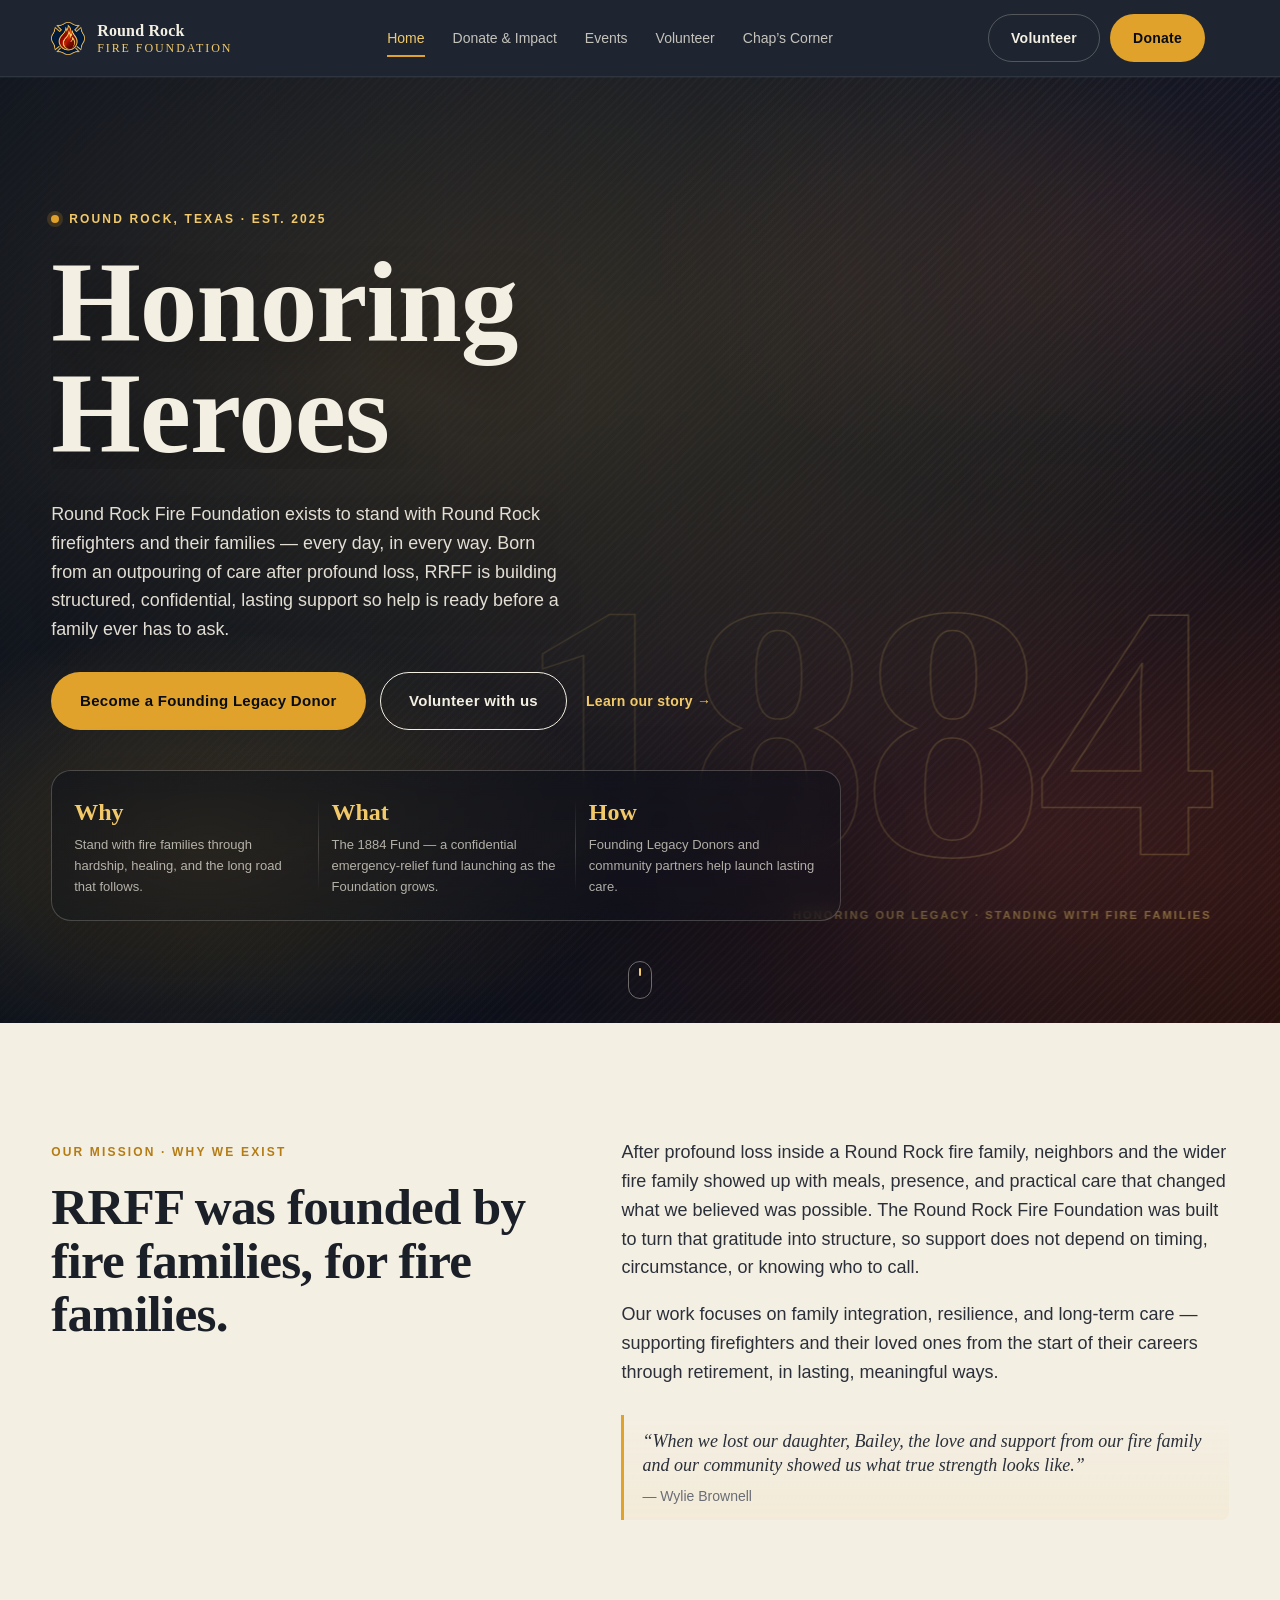
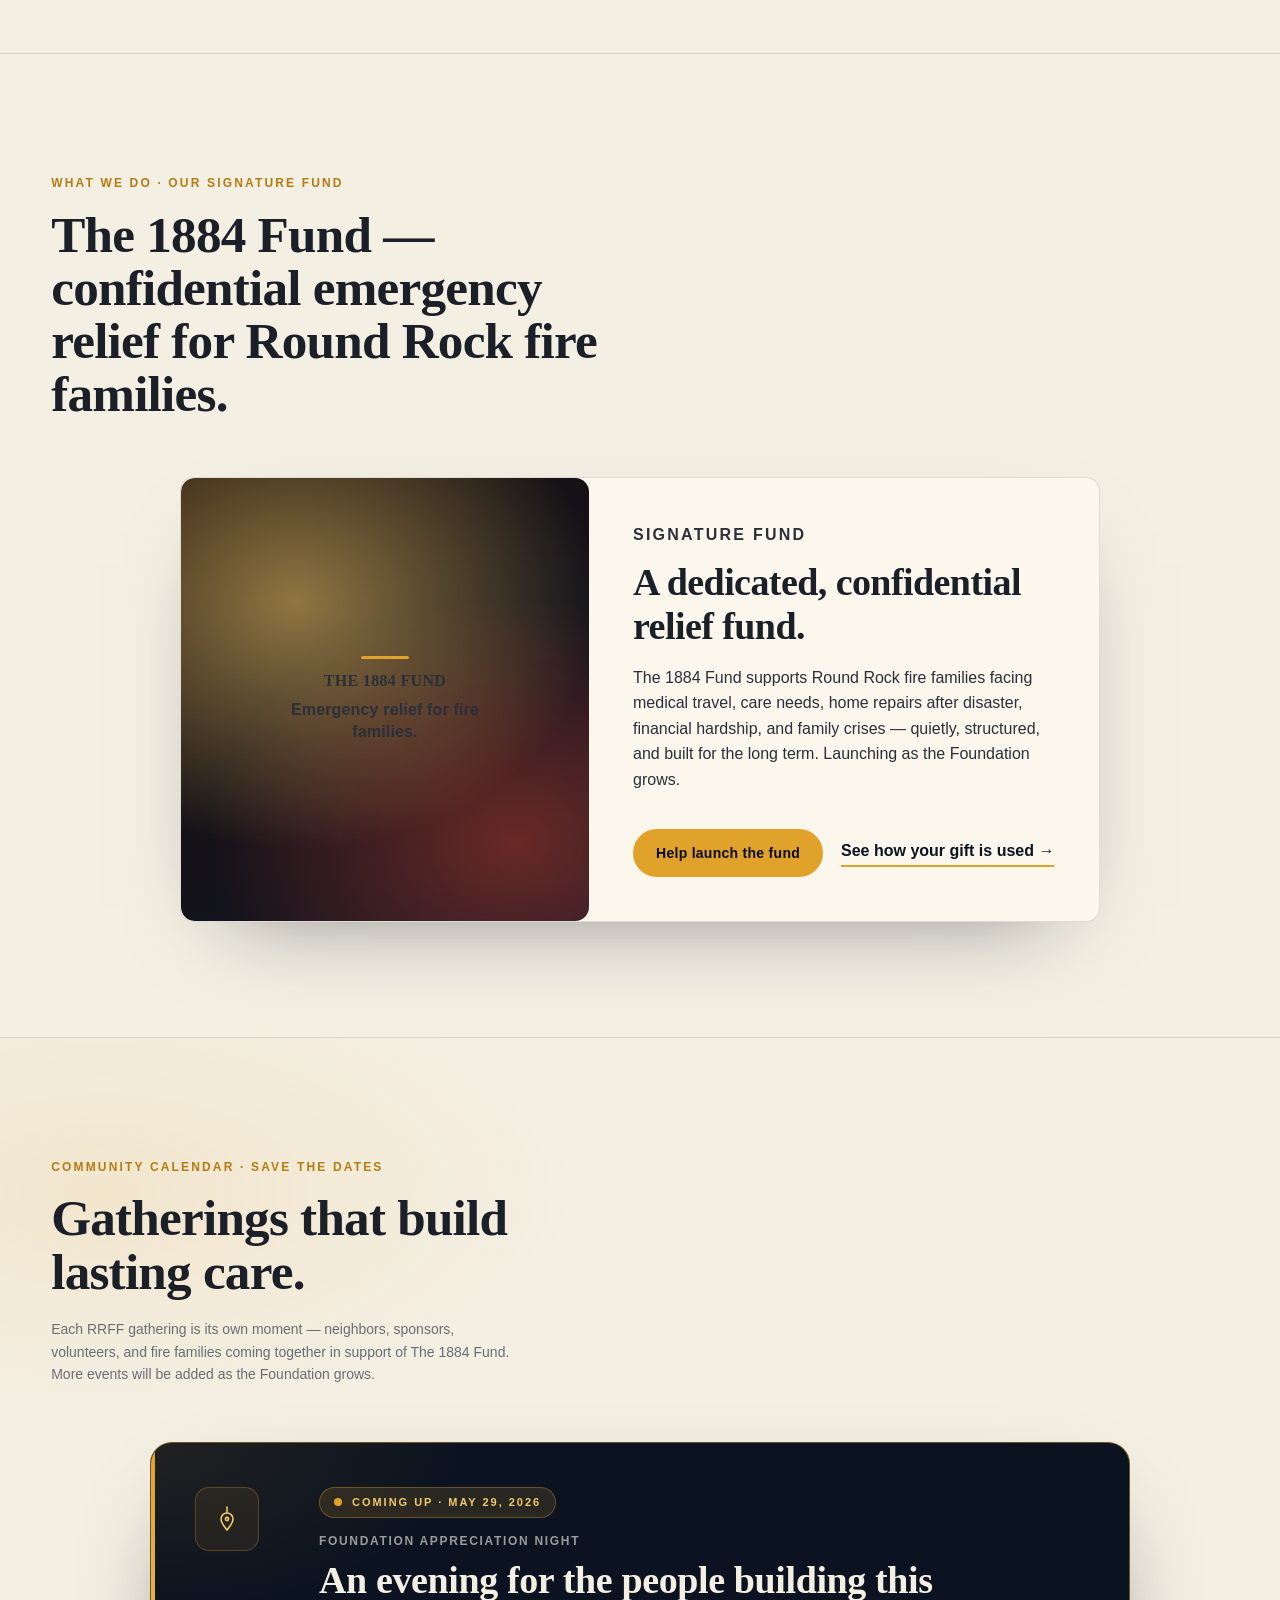
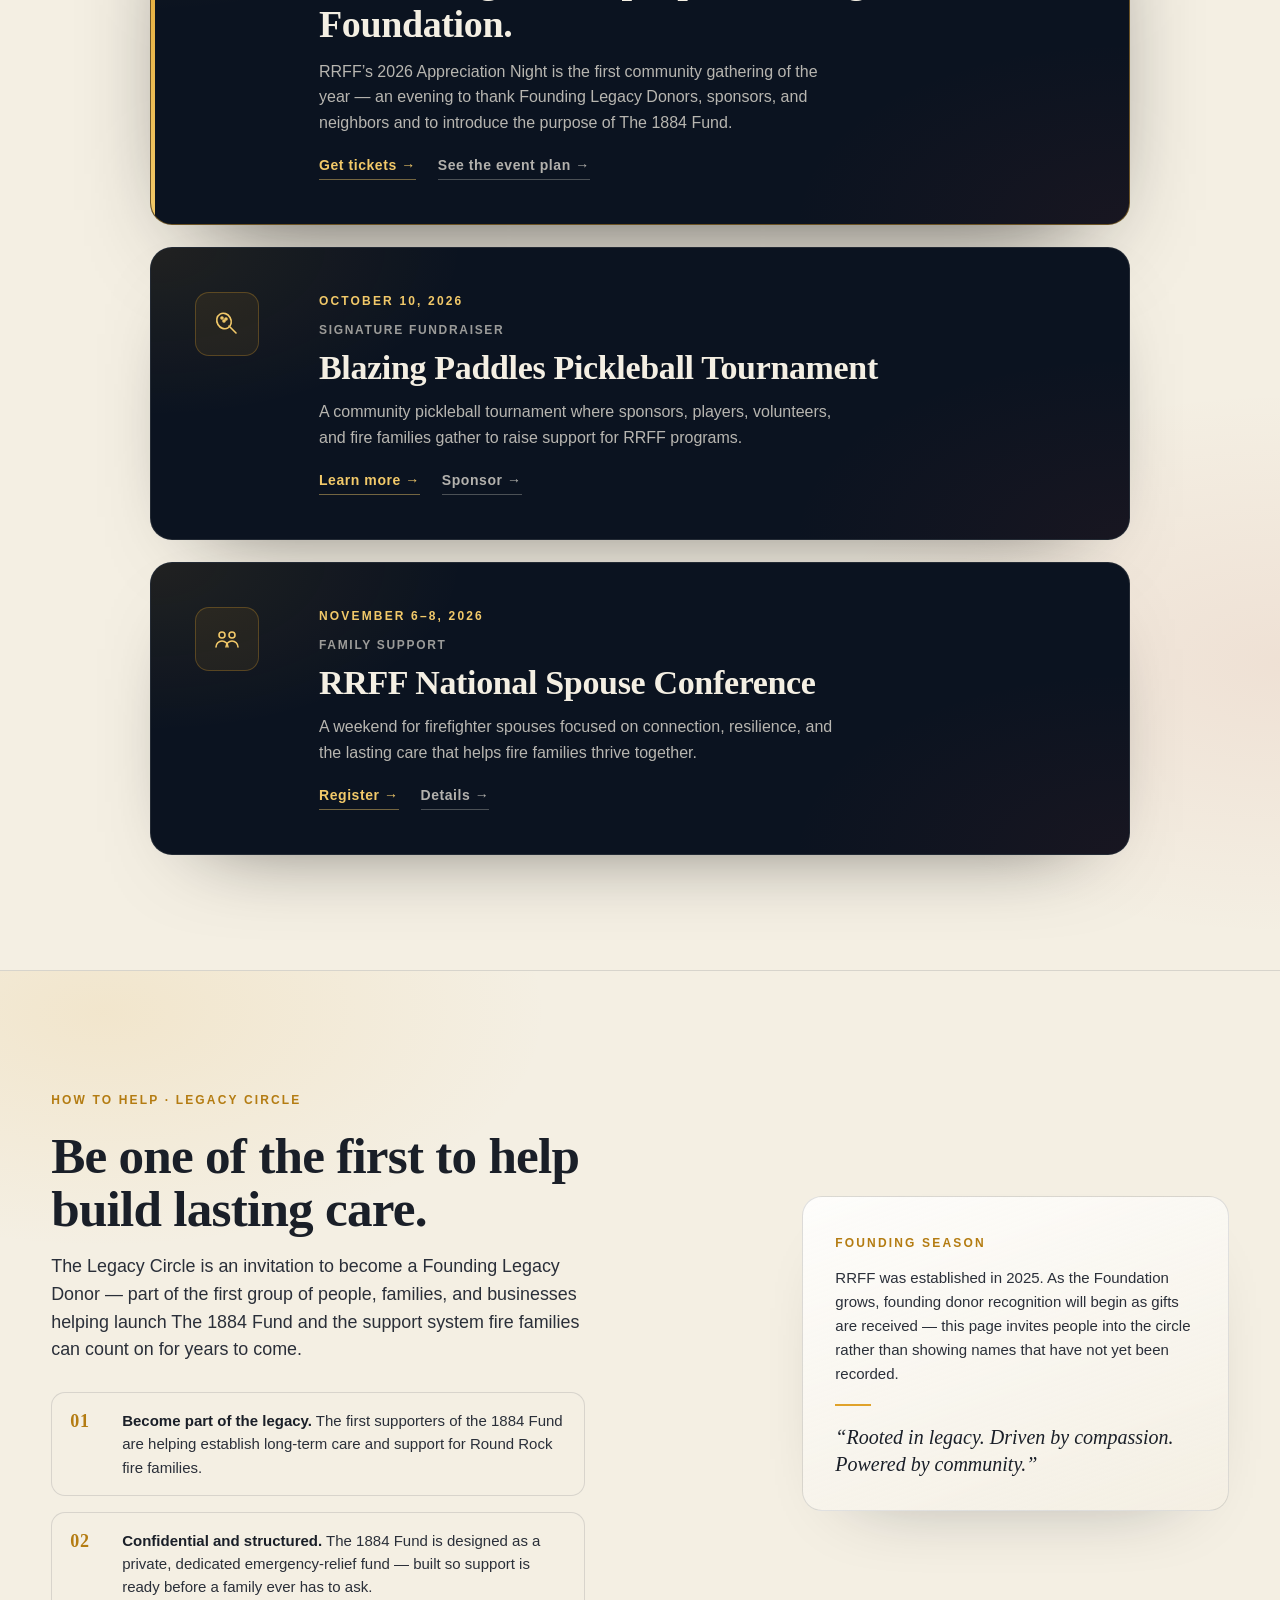
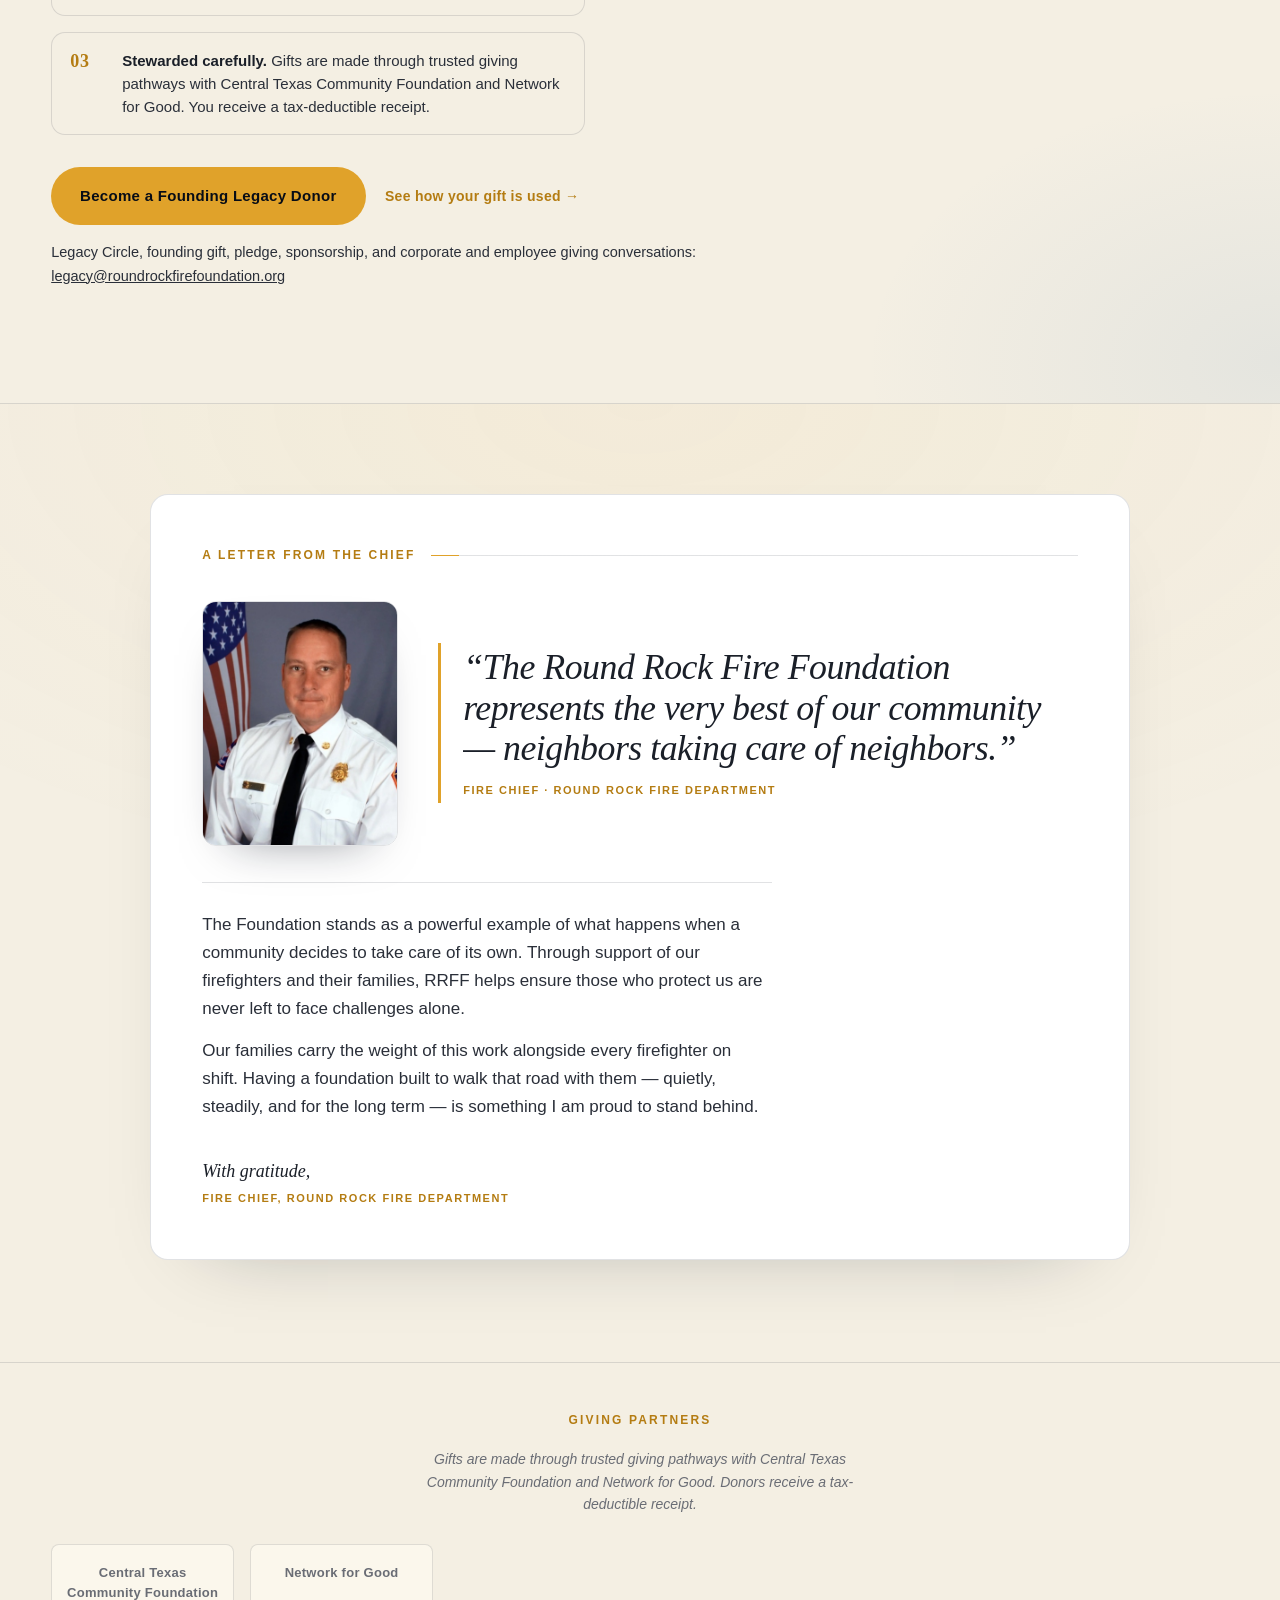
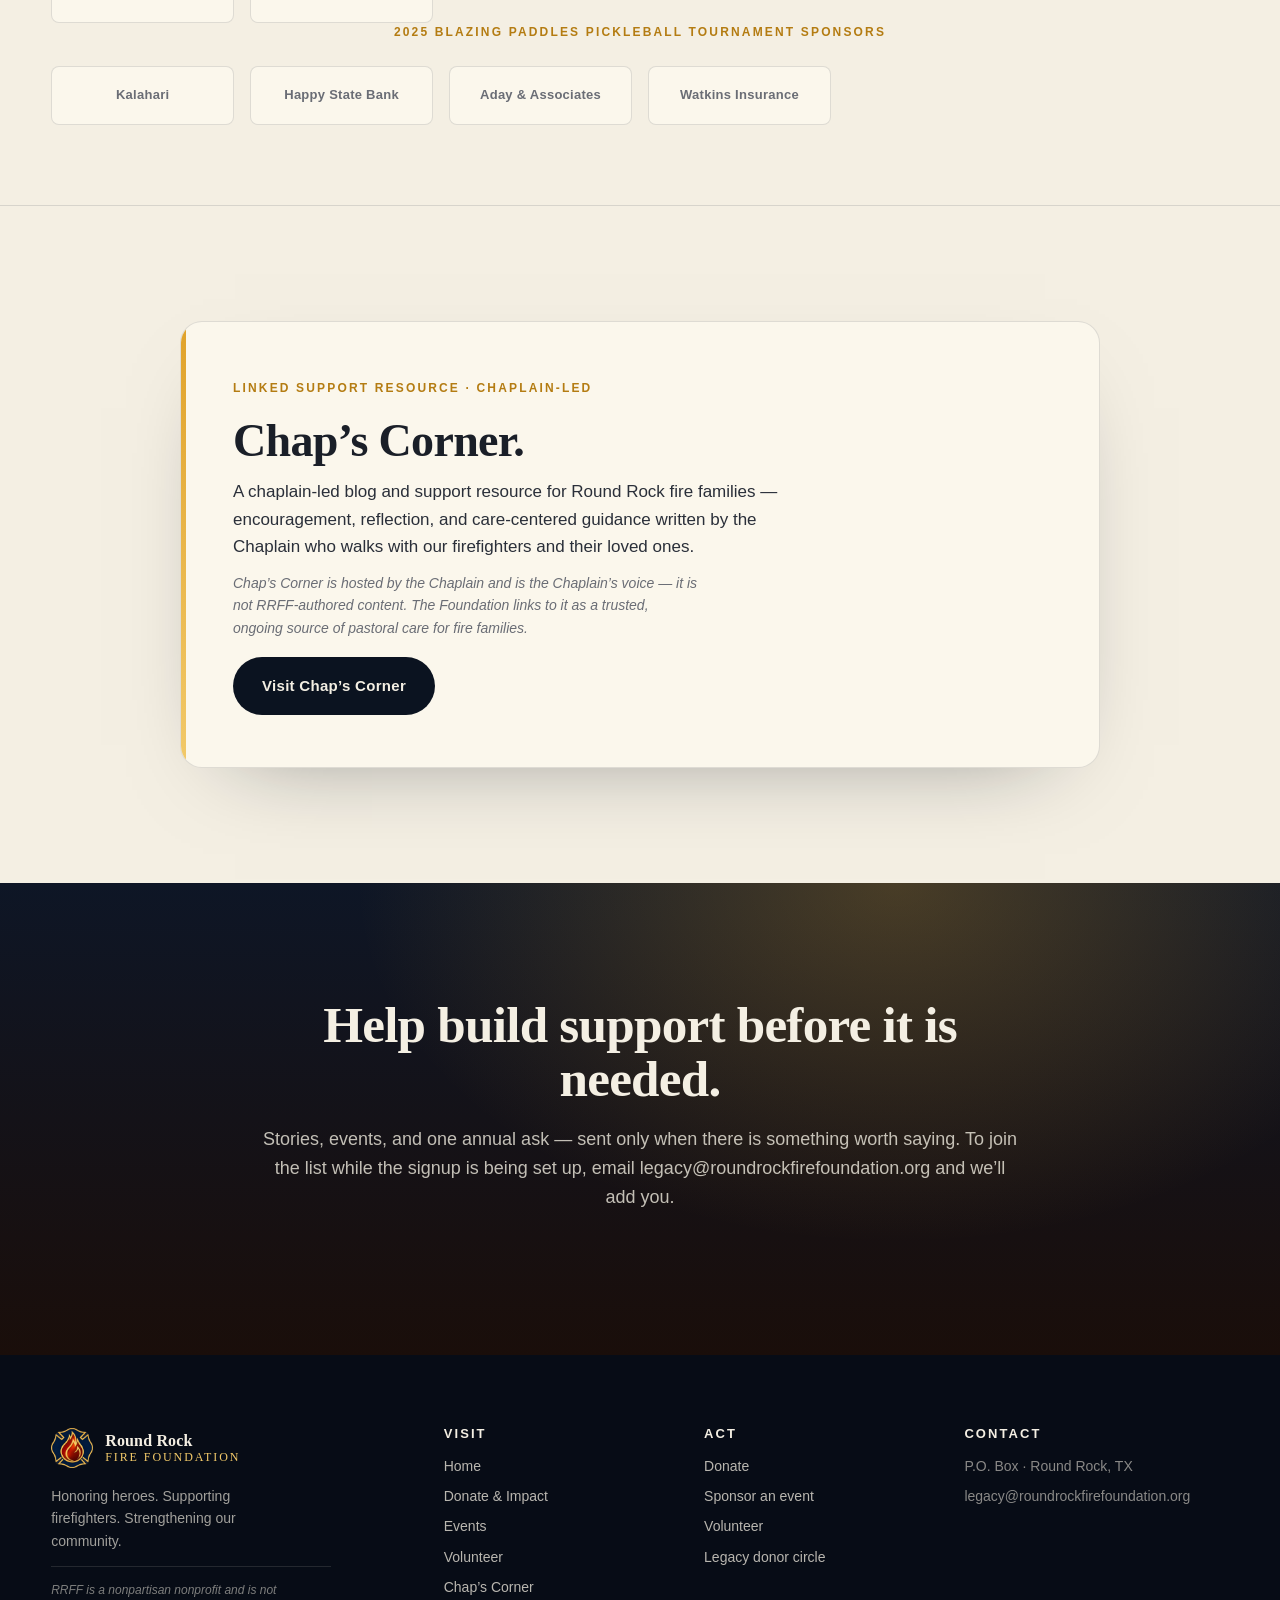
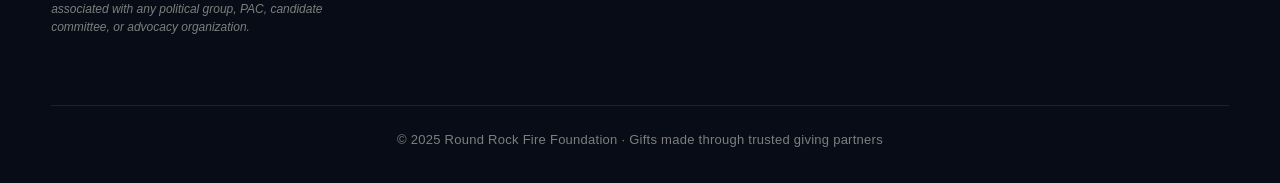
==== index.html @ 3d975348 "Update Legacy Circle point 01 to "Become part of the legacy" Replaces the "Founding, not finished" p" ====
<!doctype html>
<html lang="en">
<head>
<meta charset="utf-8" />
<meta name="viewport" content="width=device-width,initial-scale=1" />
<title>Round Rock Fire Foundation — 1884 Fund</title>
<meta name="description" content="Round Rock Fire Foundation — concept mockup. Honoring heroes. Supporting firefighters. Strengthening our community." />
<link rel="preconnect" href="https://api.fontshare.com" crossorigin />
<link rel="stylesheet" href="https://api.fontshare.com/v2/css?f[]=satoshi@500,700,400,900&f[]=zodiak@700,500&display=swap" />
<link rel="stylesheet" href="css/base.css" />
<link rel="stylesheet" href="css/site.css" />
</head>
<body data-route="home">

<!-- Concept switcher / nav -->
<header class="topbar" role="banner">
  <a class="logo" href="index.html" aria-label="Round Rock Fire Foundation home">
    <img class="logo-icon" src="assets/rrff-icon.png" alt="Round Rock Fire Foundation" />
    <span class="logo-word">Round Rock <em>Fire Foundation</em></span>
  </a>

  <nav class="primary-nav" aria-label="Primary">
    <a href="index.html" class="is-active">Home</a>
    <a href="donate.html">Donate &amp; Impact</a>
    <a href="events.html">Events</a>
    <a href="volunteer.html">Volunteer</a>
    <a href="https://www.roundrockfirefoundation.org/firechaplain">Chap’s Corner</a>
  </nav>

  <div class="top-cta">
    <a class="btn btn-ghost" href="volunteer.html">Volunteer</a>
    <a class="btn btn-gold" href="https://ctxcf.networkforgood.com/projects/252774-the-round-rock-fire-foundation" target="_blank" rel="noopener">Donate</a>
  </div>

  <button class="menu-toggle" aria-expanded="false" aria-controls="primary-nav" aria-label="Open menu">
    <span></span><span></span><span></span>
  </button>
</header>

<main>
<!-- HERO -->
<section class="hero">
  <div class="hero-media" aria-hidden="true">
    <div class="hero-texture">
      <span class="hero-mark" aria-hidden="true">1884</span>
      <span class="hero-mark-sub" aria-hidden="true">Honoring our legacy · Standing with fire families</span>
    </div>
    <div class="hero-scrim"></div>
    <div class="hero-glow"></div>
  </div>

  <div class="hero-inner">
    <p class="eyebrow"><span class="dot"></span>Round Rock, Texas · Est. 2025</p>
    <h1 class="display hero-title">Honoring Heroes</h1>
    <p class="lede">
      Round Rock Fire Foundation exists to stand with Round Rock firefighters and their families — every day, in every way. Born from an outpouring of care after profound loss, RRFF is building structured, confidential, lasting support so help is ready before a family ever has to ask.
    </p>
    <div class="hero-actions">
      <a class="btn btn-gold btn-lg" href="https://ctxcf.networkforgood.com/projects/252774-the-round-rock-fire-foundation" target="_blank" rel="noopener">Become a Founding Legacy Donor</a>
      <a class="btn btn-outline btn-lg" href="volunteer.html">Volunteer with us</a>
      <a class="btn btn-text" href="#mission">Learn our story →</a>
    </div>

    <ul class="hero-meta" aria-label="What RRFF is building">
      <li><strong>Why</strong><span>Stand with fire families through hardship, healing, and the long road that follows.</span></li>
      <li><strong>What</strong><span>The 1884 Fund — a confidential emergency-relief fund launching as the Foundation grows.</span></li>
      <li><strong>How</strong><span>Founding Legacy Donors and community partners help launch lasting care.</span></li>
    </ul>
  </div>

  <a class="scroll-cue" href="#mission" aria-label="Scroll to mission">
    <span></span>
  </a>
</section>

<!-- MISSION -->
<section id="mission" class="band band-cream">
  <div class="grid-2">
    <div>
      <p class="eyebrow eyebrow-dark">Our mission · Why we exist</p>
      <h2 class="h-display">RRFF was founded by fire families, for fire families.</h2>
    </div>
    <div class="mission-body">
      <p>
        After profound loss inside a Round Rock fire family, neighbors and the wider fire family showed up with meals, presence, and practical care that changed what we believed was possible. The Round Rock Fire Foundation was built to turn that gratitude into structure, so support does not depend on timing, circumstance, or knowing who to call.
      </p>
      <p>
        Our work focuses on family integration, resilience, and long-term care — supporting firefighters and their loved ones from the start of their careers through retirement, in lasting, meaningful ways.
      </p>
      <p class="pullquote">
        “When we lost our daughter, Bailey, the love and support from our fire family and our community showed us what true strength looks like.”
        <cite>— Wylie Brownell</cite>
      </p>
    </div>
  </div>
</section>

<!-- PROGRAMS — The 1884 Fund as its own prominent feature box -->
<section id="programs" class="band band-cream">
  <div class="band-head">
    <p class="eyebrow eyebrow-dark">What we do · Our signature fund</p>
    <h2 class="h-display">The 1884 Fund — confidential emergency relief for Round Rock fire families.</h2>
  </div>

  <div class="program-grid program-grid-solo">
    <article class="program-card program-card-feature">
      <div class="brand-panel" role="img" aria-label="The 1884 Fund — emergency relief for fire families">
        <div class="brand-panel-inner">
          <span class="brand-panel-rule" aria-hidden="true"></span>
          <p class="brand-panel-title">The 1884 Fund</p>
          <p class="brand-panel-sub">Emergency relief for fire families.</p>
        </div>
      </div>
      <div class="program-body">
        <p class="program-tag">Signature fund</p>
        <h3>A dedicated, confidential relief fund.</h3>
        <p>The 1884 Fund supports Round Rock fire families facing medical travel, care needs, home repairs after disaster, financial hardship, and family crises — quietly, structured, and built for the long term. Launching as the Foundation grows.</p>
        <div class="program-actions">
          <a class="btn btn-gold" href="https://ctxcf.networkforgood.com/projects/252774-the-round-rock-fire-foundation" target="_blank" rel="noopener">Help launch the fund</a>
          <a class="link-arrow" href="donate.html">See how your gift is used →</a>
        </div>
      </div>
    </article>
  </div>
</section>

<!-- JOIN COMMUNITY / EVENTS — Stacked dark Kimi cards on cream -->
<section id="join-community" class="band band-cream join-community-band">
  <div class="band-head">
    <p class="eyebrow eyebrow-dark">Community calendar · Save the dates</p>
    <h2 class="h-display">Gatherings that build lasting care.</h2>
    <p class="band-sub">Each RRFF gathering is its own moment — neighbors, sponsors, volunteers, and fire families coming together in support of The 1884 Fund. More events will be added as the Foundation grows.</p>
  </div>

  <div class="kimi-card-stack">

    <!-- May 29, 2026 — Foundation Appreciation Night (spotlight) -->
    <article class="kimi-card kimi-card-spotlight">
      <div class="kimi-card-icon" aria-hidden="true">
        <svg viewBox="0 0 32 32" fill="none" stroke="currentColor" stroke-width="1.6" stroke-linecap="round" stroke-linejoin="round">
          <path d="M16 4v6" />
          <path d="M16 10c-3 0-6 2.2-6 6 0 4 3 7 6 11 3-4 6-7 6-11 0-3.8-3-6-6-6z" />
          <circle cx="16" cy="16" r="1.6" />
        </svg>
      </div>
      <div class="kimi-card-body">
        <div class="kimi-card-flag">
          <span class="kimi-card-pulse" aria-hidden="true"></span>
          <span>Coming up · May 29, 2026</span>
        </div>
        <p class="kimi-card-eyebrow">Foundation Appreciation Night</p>
        <h3 class="kimi-card-title">An evening for the people building this Foundation.</h3>
        <p class="kimi-card-text">RRFF’s 2026 Appreciation Night is the first community gathering of the year — an evening to thank Founding Legacy Donors, sponsors, and neighbors and to introduce the purpose of The 1884 Fund.</p>
        <div class="kimi-card-actions">
          <a class="kimi-card-link" href="https://mlb.tickets.com/?orgId=58189&amp;agency=MILB_MPV&amp;eventId=27339" target="_blank" rel="noopener">Get tickets →</a>
          <a class="kimi-card-link kimi-card-link-muted" href="https://blazing-paddles-2026.github.io/FoundationNight2026/?v=0e362d9" target="_blank" rel="noopener">See the event plan →</a>
        </div>
      </div>
    </article>

    <!-- Oct 10, 2026 — Blazing Paddles Pickleball Tournament -->
    <article class="kimi-card">
      <div class="kimi-card-icon" aria-hidden="true">
        <svg viewBox="0 0 32 32" fill="none" stroke="currentColor" stroke-width="1.6" stroke-linecap="round" stroke-linejoin="round">
          <ellipse cx="13" cy="13" rx="7" ry="8" transform="rotate(-30 13 13)" />
          <path d="M18 18l7 7" />
          <circle cx="13" cy="13" r="1" />
          <circle cx="11" cy="10" r="1" />
          <circle cx="15" cy="11" r="1" />
        </svg>
      </div>
      <div class="kimi-card-body">
        <p class="kimi-card-date">October 10, 2026</p>
        <p class="kimi-card-eyebrow">Signature fundraiser</p>
        <h3 class="kimi-card-title">Blazing Paddles Pickleball Tournament</h3>
        <p class="kimi-card-text">A community pickleball tournament where sponsors, players, volunteers, and fire families gather to raise support for RRFF programs.</p>
        <div class="kimi-card-actions">
          <a class="kimi-card-link" href="https://pickleball.roundrockfirefoundation.org/" target="_blank" rel="noopener">Learn more →</a>
          <a class="kimi-card-link kimi-card-link-muted" href="https://pickleball.roundrockfirefoundation.org/" target="_blank" rel="noopener">Sponsor →</a>
        </div>
      </div>
    </article>

    <!-- Nov 6–8, 2026 — RRFF National Spouse Conference -->
    <article class="kimi-card">
      <div class="kimi-card-icon" aria-hidden="true">
        <svg viewBox="0 0 32 32" fill="none" stroke="currentColor" stroke-width="1.6" stroke-linecap="round" stroke-linejoin="round">
          <circle cx="11" cy="12" r="3" />
          <circle cx="21" cy="12" r="3" />
          <path d="M5 24c0-3.3 2.7-6 6-6s6 2.7 6 6" />
          <path d="M15 24c0-3.3 2.7-6 6-6s6 2.7 6 6" />
        </svg>
      </div>
      <div class="kimi-card-body">
        <p class="kimi-card-date">November 6–8, 2026</p>
        <p class="kimi-card-eyebrow">Family support</p>
        <h3 class="kimi-card-title">RRFF National Spouse Conference</h3>
        <p class="kimi-card-text">A weekend for firefighter spouses focused on connection, resilience, and the lasting care that helps fire families thrive together.</p>
        <div class="kimi-card-actions">
          <a class="kimi-card-link" href="https://forms.gle/VUuMEssGe3cqP4Ge8" target="_blank" rel="noopener">Register →</a>
          <a class="kimi-card-link kimi-card-link-muted" href="https://spouseconference.roundrockfirefoundation.org/" target="_blank" rel="noopener">Details →</a>
        </div>
      </div>
    </article>

  </div>
</section>

<!-- LEGACY CIRCLE -->
<section id="legacy-circle" class="band band-cream legacy-band">
  <div class="legacy-grid">
    <div class="legacy-body">
      <p class="eyebrow eyebrow-dark">How to help · Legacy Circle</p>
      <h2 class="h-display">Be one of the first to help build lasting care.</h2>
      <p class="legacy-lede">
        The Legacy Circle is an invitation to become a Founding Legacy Donor — part of the first group of people, families, and businesses helping launch The 1884 Fund and the support system fire families can count on for years to come.
      </p>
      <ul class="legacy-points">
        <li><span class="legacy-mark">01</span><div><strong>Become part of the legacy.</strong> The first supporters of the 1884 Fund are helping establish long-term care and support for Round Rock fire families.</div></li>
        <li><span class="legacy-mark">02</span><div><strong>Confidential and structured.</strong> The 1884 Fund is designed as a private, dedicated emergency-relief fund — built so support is ready before a family ever has to ask.</div></li>
        <li><span class="legacy-mark">03</span><div><strong>Stewarded carefully.</strong> Gifts are made through trusted giving pathways with Central Texas Community Foundation and Network for Good. You receive a tax-deductible receipt.</div></li>
      </ul>
      <div class="legacy-actions">
        <a class="btn btn-gold btn-lg" href="https://ctxcf.networkforgood.com/projects/252774-the-round-rock-fire-foundation" target="_blank" rel="noopener">Become a Founding Legacy Donor</a>
        <a class="btn btn-text" href="donate.html">See how your gift is used →</a>
      </div>
      <p class="legacy-contact">Legacy Circle, founding gift, pledge, sponsorship, and corporate and employee giving conversations: <a href="mailto:legacy@roundrockfirefoundation.org">legacy@roundrockfirefoundation.org</a></p>
    </div>
    <aside class="legacy-aside">
      <div class="legacy-card">
        <p class="eyebrow eyebrow-dark">Founding season</p>
        <p class="legacy-card-lede">RRFF was established in 2025. As the Foundation grows, founding donor recognition will begin as gifts are received — this page invites people into the circle rather than showing names that have not yet been recorded.</p>
        <p class="legacy-card-rule" aria-hidden="true"></p>
        <p class="legacy-card-pledge">
          “Rooted in legacy. Driven by compassion. Powered by community.”
        </p>
      </div>
    </aside>
  </div>
</section>

<!-- CHIEF LETTER -->
<section id="chief-letter" class="band band-cream chief-letter-band chief-editorial">
  <article class="chief-editorial-card">
    <header class="chief-editorial-head">
      <p class="eyebrow eyebrow-dark">A letter from the Chief</p>
      <span class="chief-editorial-rule" aria-hidden="true"></span>
    </header>

    <div class="chief-editorial-lead">
      <figure class="chief-portrait">
        <img class="chief-portrait-img" src="assets/chief-photo-approved.jpg" alt="Fire Chief, Round Rock Fire Department" />
      </figure>
      <blockquote class="chief-quote">
        <p>“The Round Rock Fire Foundation represents the very best of our community — neighbors taking care of neighbors.”</p>
        <figcaption class="chief-attribution">Fire Chief · Round Rock Fire Department</figcaption>
      </blockquote>
    </div>

    <div class="chief-editorial-body">
      <p>
        The Foundation stands as a powerful example of what happens when a community decides to take care of its own. Through support of our firefighters and their families, RRFF helps ensure those who protect us are never left to face challenges alone.
      </p>
      <p>
        Our families carry the weight of this work alongside every firefighter on shift. Having a foundation built to walk that road with them — quietly, steadily, and for the long term — is something I am proud to stand behind.
      </p>
    </div>

    <p class="chief-editorial-sign">With gratitude, <span>Fire Chief, Round Rock Fire Department</span></p>
  </article>
</section>

<!-- PARTNERS -->
<section class="band band-cream partners-band">
  <p class="eyebrow eyebrow-dark center">Giving partners</p>
  <p class="partners-note center">Gifts are made through trusted giving pathways with Central Texas Community Foundation and Network for Good. Donors receive a tax-deductible receipt.</p>
  <div class="partners-row">
    <div class="partner-logo">Central Texas Community Foundation</div>
    <div class="partner-logo">Network for Good</div>
  </div>
  <p class="eyebrow eyebrow-dark center">2025 Blazing Paddles Pickleball Tournament sponsors</p>
  <div class="partners-row">
    <div class="partner-logo">Kalahari</div>
    <div class="partner-logo">Happy State Bank</div>
    <div class="partner-logo">Aday &amp; Associates</div>
    <div class="partner-logo">Watkins Insurance</div>
  </div>
</section>

<!-- CHAP'S CORNER — dedicated support-resource box near bottom -->
<section id="chaps-corner" class="band band-cream chaps-corner-band">
  <article class="chaps-corner-card">
    <div class="chaps-corner-body">
      <p class="eyebrow eyebrow-dark">Linked support resource · Chaplain-led</p>
      <h2 class="h-display">Chap’s Corner.</h2>
      <p class="chaps-corner-lede">A chaplain-led blog and support resource for Round Rock fire families — encouragement, reflection, and care-centered guidance written by the Chaplain who walks with our firefighters and their loved ones.</p>
      <p class="chaps-corner-note">Chap’s Corner is hosted by the Chaplain and is the Chaplain’s voice — it is not RRFF-authored content. The Foundation links to it as a trusted, ongoing source of pastoral care for fire families.</p>
      <div class="chaps-corner-actions">
        <a class="btn btn-dark btn-lg" href="https://www.roundrockfirefoundation.org/firechaplain">Visit Chap’s Corner</a>
      </div>
    </div>
  </article>
</section>

<!-- NEWSLETTER / CTA -->
<section id="newsletter" class="band band-fire-cta">
  <div class="cta-inner">
    <h2 class="h-display light">Help build support before it is needed.</h2>
    <p class="cta-sub">Stories, events, and one annual ask — sent only when there is something worth saying. To join the list while the signup is being set up, email <a href="mailto:legacy@roundrockfirefoundation.org">legacy@roundrockfirefoundation.org</a> and we’ll add you.</p>
  </div>
</section>

</main>

<footer class="site-footer">
  <div class="footer-grid">
    <div>
      <div class="logo logo-foot">
        <img class="logo-icon logo-icon-foot" src="assets/rrff-icon.png" alt="Round Rock Fire Foundation" />
        <span class="logo-word">Round Rock <em>Fire Foundation</em></span>
      </div>
      <p class="foot-tag">Honoring heroes. Supporting firefighters. Strengthening our community.</p>
      <p class="foot-disclaimer">RRFF is a nonpartisan nonprofit and is not associated with any political group, PAC, candidate committee, or advocacy organization.</p>
    </div>
    <div>
      <h4>Visit</h4>
      <ul class="foot-list">
        <li><a href="index.html">Home</a></li>
        <li><a href="donate.html">Donate &amp; Impact</a></li>
        <li><a href="events.html">Events</a></li>
        <li><a href="volunteer.html">Volunteer</a></li>
        <li><a href="https://www.roundrockfirefoundation.org/firechaplain">Chap’s Corner</a></li>
      </ul>
    </div>
    <div>
      <h4>Act</h4>
      <ul class="foot-list">
        <li><a href="https://ctxcf.networkforgood.com/projects/252774-the-round-rock-fire-foundation" target="_blank" rel="noopener">Donate</a></li>
        <li><a href="events.html">Sponsor an event</a></li>
        <li><a href="volunteer.html">Volunteer</a></li>
        <li><a href="donate.html">Legacy donor circle</a></li>
      </ul>
    </div>
    <div>
      <h4>Contact</h4>
      <ul class="foot-list muted">
        <li>P.O. Box · Round Rock, TX</li>
        <li><a href="mailto:legacy@roundrockfirefoundation.org">legacy@roundrockfirefoundation.org</a></li>
      </ul>
    </div>
  </div>
  <div class="foot-base">
    <span>© 2025 Round Rock Fire Foundation · Gifts made through trusted giving partners</span>
  </div>
</footer>

<script src="js/site.js"></script>
<script src="js/review-mode.js"></script>
</body>
</html>
---- css/base.css ----
/* RRFF Mockup — Base reset & tokens */
:root {
  /* Brand palette */
  --navy: #0B1320;
  --navy-deep: #070C16;
  --charcoal: #14181E;
  --cream: #F4EFE3;
  --cream-2: #ECE5D3;
  --paper: #FBF7EC;
  --ink: #1A1F28;
  --ink-2: #2A2F39;
  --muted: #6A6D75;
  --line: rgba(11,19,32,.12);
  --line-light: rgba(244,239,227,.16);

  --gold: #E0A22A;
  --gold-deep: #B47C12;
  --gold-soft: #F2C969;
  --red: #B23A2A;     /* restrained, used sparingly */
  --red-deep: #7E2418;

  /* Typography */
  --display: "Zodiak", "Satoshi", ui-serif, Georgia, serif;
  --sans: "Satoshi", -apple-system, BlinkMacSystemFont, "Segoe UI", Helvetica, Arial, sans-serif;

  /* Sizes */
  --text-xs: 12px;
  --text-sm: 14px;
  --text-md: 16px;
  --text-lg: 18px;
  --text-xl: 22px;
  --text-2xl: 28px;
  --text-3xl: 36px;
  --text-4xl: 48px;
  --text-hero: clamp(40px, 6.6vw, 88px);
  --text-display: clamp(28px, 4vw, 56px);

  /* Layout */
  --maxw: 1240px;
  --pad-x: clamp(20px, 4vw, 56px);
  --pad-y: clamp(64px, 9vw, 128px);
  --radius: 14px;
  --radius-sm: 8px;
  --shadow-lg: 0 30px 80px -30px rgba(0,0,0,.45);
}

* { box-sizing: border-box; }
html, body { margin: 0; padding: 0; }
html { -webkit-text-size-adjust: 100%; scroll-behavior: smooth; }
body {
  font-family: var(--sans);
  font-size: var(--text-md);
  line-height: 1.6;
  color: var(--ink);
  background: var(--paper);
  -webkit-font-smoothing: antialiased;
  text-rendering: optimizeLegibility;
}
img, svg { display: block; max-width: 100%; }
a { color: inherit; text-decoration: none; }
button { font: inherit; cursor: pointer; }
input, button, select, textarea { font: inherit; color: inherit; }
::selection { background: var(--gold); color: var(--navy-deep); }

h1, h2, h3, h4 {
  font-family: var(--display);
  font-weight: 700;
  letter-spacing: -0.015em;
  line-height: 1.05;
  margin: 0 0 0.4em;
  color: var(--ink);
}
h4 { font-family: var(--sans); letter-spacing: 0; }
p { margin: 0 0 1em; }

.visually-hidden {
  position: absolute !important; width: 1px; height: 1px;
  padding: 0; margin: -1px; overflow: hidden; clip: rect(0,0,0,0);
  white-space: nowrap; border: 0;
}
---- css/site.css ----
/* RRFF — Site styles */

/* =========== Top bar =========== */
.topbar {
  position: sticky; top: 0; z-index: 50;
  display: grid;
  grid-template-columns: auto 1fr auto auto;
  align-items: center;
  gap: 24px;
  padding: 14px var(--pad-x);
  background: rgba(11,19,32,.92);
  backdrop-filter: saturate(140%) blur(10px);
  color: var(--cream);
  border-bottom: 1px solid rgba(244,239,227,.08);
}
.logo {
  display: inline-flex; align-items: center; gap: 12px;
  color: var(--cream); font-family: var(--display); font-weight: 700;
  font-size: 16px; letter-spacing: 0.01em;
}
.logo-icon {
  width: 34px;
  height: 34px;
  object-fit: contain;
  flex-shrink: 0;
}
.logo-icon-foot {
  width: 42px;
  height: 42px;
}
.logo-word em { font-style: normal; font-weight: 500; color: var(--gold-soft); display: block; font-size: 12px; letter-spacing: 0.16em; text-transform: uppercase; line-height: 1; margin-top: 2px;}
.logo-word { display: inline-flex; flex-direction: column; line-height: 1.05; }

.primary-nav {
  display: flex; gap: 28px; justify-content: center; align-items: center;
  font-size: 14px; font-weight: 500;
}
.primary-nav a { color: rgba(244,239,227,.78); padding: 6px 0; position: relative; transition: color .2s; }
.primary-nav a:hover { color: var(--cream); }
.primary-nav a.is-active { color: var(--gold-soft); }
.primary-nav a.is-active::after {
  content: ""; position: absolute; left: 0; right: 0; bottom: -2px; height: 2px;
  background: var(--gold);
}

.top-cta { display: flex; gap: 10px; align-items: center; }
.menu-toggle {
  display: none; background: transparent; border: 0; padding: 8px;
  flex-direction: column; gap: 4px; color: var(--cream);
}
.menu-toggle span { width: 22px; height: 2px; background: currentColor; display: block; }

@media (max-width: 900px) {
  .topbar { grid-template-columns: auto 1fr auto; }
  .primary-nav {
    display: none; position: absolute; top: 100%; left: 0; right: 0;
    flex-direction: column; gap: 0; background: var(--navy-deep);
    padding: 12px var(--pad-x); border-top: 1px solid var(--line-light);
  }
  .primary-nav.is-open { display: flex; }
  .primary-nav a { padding: 12px 0; border-bottom: 1px solid var(--line-light); }
  .menu-toggle { display: inline-flex; }
  .top-cta .btn-ghost { display: none; }
}

/* =========== Buttons =========== */
.btn {
  display: inline-flex; align-items: center; justify-content: center; gap: 8px;
  padding: 12px 22px; border-radius: 999px; border: 1px solid transparent;
  font-weight: 700; font-size: 14px; letter-spacing: 0.02em;
  text-decoration: none;
  transition: transform .22s cubic-bezier(.2,.7,.2,1),
              box-shadow .22s ease,
              background .22s ease, color .22s ease, border-color .22s ease;
  cursor: pointer;
  will-change: transform;
}
.btn:hover { transform: translateY(-1px); }
.btn:active { transform: translateY(0); transition-duration: .08s; }
.btn-gold:hover { box-shadow: 0 14px 30px -16px rgba(224,162,42,.65); }
.btn-dark:hover { box-shadow: 0 14px 30px -16px rgba(11,19,32,.6); }
.btn-lg { padding: 16px 28px; font-size: 15px; }
.btn-block { width: 100%; }

.btn-gold { background: var(--gold); color: var(--navy-deep); }
.btn-gold:hover { background: var(--gold-soft); }
.btn-ghost { background: transparent; color: var(--cream); border-color: rgba(244,239,227,.25); }
.btn-ghost:hover { background: rgba(244,239,227,.06); border-color: var(--cream); }
.btn-outline { background: transparent; color: var(--cream); border-color: var(--cream); }
.btn-outline:hover { background: var(--cream); color: var(--navy-deep); }
.btn-outline-light { background: transparent; color: var(--cream); border-color: rgba(244,239,227,.35); }
.btn-outline-light:hover { background: rgba(244,239,227,.08); border-color: var(--cream); }
.btn-dark { background: var(--navy); color: var(--cream); }
.btn-dark:hover { background: var(--navy-deep); }
.btn-text { background: transparent; color: var(--gold-deep); padding-left: 4px; padding-right: 4px; }
.btn-text:hover { color: var(--gold); }

/* =========== Section/Band system =========== */
.band {
  padding: var(--pad-y) var(--pad-x);
}
.band-cream { background: var(--cream); color: var(--ink); }
.band-navy { background: var(--navy); color: var(--cream); position: relative; overflow: hidden; }
.band-navy::before {
  content: ""; position: absolute; inset: 0; pointer-events: none;
  background:
    radial-gradient(800px 400px at 12% 0%, rgba(224,162,42,.16), transparent 70%),
    radial-gradient(700px 400px at 100% 100%, rgba(178,58,42,.12), transparent 70%);
}
.band-charcoal { background: var(--charcoal); color: var(--cream); }
.band-fire-cta {
  background:
    radial-gradient(900px 600px at 70% 0%, rgba(224,162,42,.28), transparent 60%),
    linear-gradient(180deg, #0E1626 0%, #1A0E0A 100%);
  color: var(--cream); text-align: center;
}

.band-head { max-width: var(--maxw); margin: 0 auto 56px; position: relative; z-index: 1; }
.band-head .h-display { max-width: 22ch; }
.band-sub { color: rgba(244,239,227,.65); max-width: 60ch; font-size: 14px; }
.band-cream .band-sub { color: var(--muted); }

.h-display { font-family: var(--display); font-size: var(--text-display); line-height: 1.04; letter-spacing: -0.015em; font-weight: 700; }
.h-display.light { color: var(--cream); }

.eyebrow {
  display: inline-flex; align-items: center; gap: 10px;
  text-transform: uppercase; letter-spacing: 0.18em; font-size: 12px; font-weight: 700;
  color: var(--gold-deep); margin: 0 0 18px;
}
.eyebrow .dot { width: 8px; height: 8px; background: var(--gold); border-radius: 999px; box-shadow: 0 0 0 4px rgba(224,162,42,.18);}
.eyebrow-light { color: var(--gold-soft); }
.eyebrow-dark { color: var(--gold-deep); }
.eyebrow.center { display: flex; justify-content: center; }
.hero .eyebrow { color: var(--gold-soft); }

/* =========== Hero (home) =========== */
.hero {
  position: relative; min-height: calc(100vh - 104px);
  display: flex; align-items: center;
  padding: clamp(92px, 10vw, 150px) var(--pad-x) clamp(74px, 8vw, 112px);
  color: var(--cream);
  overflow: hidden;
  isolation: isolate;
}
.hero::after {
  content: "";
  position: absolute;
  inset: 0;
  z-index: 3;
  pointer-events: none;
  background:
    linear-gradient(90deg, rgba(7,12,22,1) 0%, rgba(7,12,22,.98) 46%, rgba(7,12,22,.68) 100%);
  transform-origin: right center;
  animation: rrff-hero-curtain 1.18s cubic-bezier(.74,0,.18,1) .12s both;
}
.hero-media { position: absolute; inset: 0; z-index: -1; overflow: hidden; }
.hero-texture {
  position: absolute; inset: 0;
  background:
    linear-gradient(135deg, #1a2436 0%, #0B1320 60%, #160b08 100%);
  isolation: isolate;
  transform: scale(1.015);
  animation: rrff-photo-load 1.8s cubic-bezier(.16,1,.3,1) both;
}
.hero-texture::before {
  content: ""; position: absolute; inset: 0;
  background:
    radial-gradient(120% 90% at 30% 30%, rgba(224,162,42,.40), transparent 60%),
    radial-gradient(80% 60% at 80% 80%, rgba(178,58,42,.32), transparent 70%),
    repeating-linear-gradient(135deg, rgba(244,239,227,.04) 0 2px, transparent 2px 6px);
  mix-blend-mode: screen;
}
.hero-texture::after {
  content: ""; position: absolute; inset: 0;
  background-image:
    linear-gradient(0deg, rgba(255,255,255,.05) 1px, transparent 1px),
    linear-gradient(90deg, rgba(255,255,255,.05) 1px, transparent 1px);
  background-size: 56px 56px;
  mix-blend-mode: overlay;
  opacity: .35;
}
.hero-mark {
  position: absolute;
  right: clamp(24px, 6vw, 96px);
  bottom: clamp(80px, 12vw, 140px);
  font-family: var(--display);
  font-weight: 700;
  font-size: clamp(180px, 28vw, 380px);
  line-height: .85;
  letter-spacing: -0.02em;
  color: transparent;
  -webkit-text-stroke: 1.5px rgba(242,201,105,.32);
  text-stroke: 1.5px rgba(242,201,105,.32);
  opacity: .85;
  pointer-events: none;
  user-select: none;
  z-index: 1;
}
.hero-mark-sub {
  position: absolute;
  right: clamp(24px, 6vw, 96px);
  bottom: clamp(56px, 9vw, 104px);
  font-size: 11px;
  letter-spacing: 0.18em;
  text-transform: uppercase;
  color: rgba(242,201,105,.55);
  font-weight: 700;
  z-index: 1;
  pointer-events: none;
}
.hero-scrim {
  position: absolute; inset: 0;
  background:
    linear-gradient(90deg, rgba(7,12,22,.72) 0%, rgba(7,12,22,.42) 55%, rgba(7,12,22,.10) 100%);
}
.hero-glow {
  position: absolute; inset: 0;
  background:
    radial-gradient(680px 360px at 16% 82%, rgba(224,162,42,.22), transparent 62%),
    radial-gradient(820px 420px at 92% 18%, rgba(178,58,42,.14), transparent 64%);
  mix-blend-mode: screen;
}
.hero-inner { position: relative; max-width: var(--maxw); width: 100%; margin: 0 auto; }
.display {
  font-family: var(--display); font-size: var(--text-hero); line-height: 1.04;
  letter-spacing: -0.012em; font-weight: 700; color: var(--cream);
  max-width: 20ch; margin: 0 0 0.5em;
}
.hero-title {
  max-width: 11ch;
  margin-bottom: .28em;
  font-size: clamp(58px, 9vw, 118px);
  line-height: .96;
  letter-spacing: -0.008em;
  font-kerning: normal;
  font-feature-settings: "kern" 1, "liga" 0;
  text-shadow: 0 18px 54px rgba(0,0,0,.35);
  clip-path: inset(0 100% 0 0);
  animation: rrff-title-reveal 1.05s cubic-bezier(.77,0,.18,1) .42s forwards;
}
.display.light { color: var(--cream); }
.accent-underline {
  background-image: linear-gradient(180deg, transparent 70%, var(--gold) 70%, var(--gold) 92%, transparent 92%);
  background-repeat: no-repeat;
  padding: 0 .14em;
  box-decoration-break: clone;
  -webkit-box-decoration-break: clone;
}
.accent-gold { color: var(--gold-soft); }

.lede { font-size: clamp(17px, 1.4vw, 20px); max-width: 60ch; color: rgba(244,239,227,.86); }
.hero .lede {
  max-width: 52ch;
  color: rgba(244,239,227,.92);
  text-shadow: 0 8px 30px rgba(0,0,0,.45);
}
.lede.light { color: rgba(244,239,227,.86); }

.hero-actions { display: flex; flex-wrap: wrap; gap: 14px; align-items: center; margin: 28px 0 40px; }
.hero-actions.center { justify-content: center; }
.hero .btn-text { color: var(--gold-soft); }
.hero .btn-text:hover { color: var(--cream); }

.hero-meta {
  list-style: none; margin: 0;
  display: grid; gap: 28px; grid-template-columns: repeat(3, minmax(0,1fr));
  max-width: 790px;
  padding: 22px;
  border: 1px solid rgba(244,239,227,.18);
  border-radius: calc(var(--radius) + 6px);
  background: rgba(7,12,22,.38);
  backdrop-filter: blur(10px);
  box-shadow: 0 24px 70px rgba(0,0,0,.20);
}
.hero-meta li { display: flex; flex-direction: column; gap: 4px; }
.hero-meta strong { font-family: var(--display); font-size: 24px; color: var(--gold-soft); font-weight: 700; }
.hero-meta span { font-size: 13px; color: rgba(244,239,227,.7); }

body[data-route="home"] .topbar {
  animation: rrff-fade-down .72s ease .18s both;
}
body[data-route="home"] .hero .eyebrow,
body[data-route="home"] .hero .lede,
body[data-route="home"] .hero-actions,
body[data-route="home"] .hero-meta {
  opacity: 0;
  transform: translateY(14px);
  animation: rrff-rise-in .72s ease forwards;
}
body[data-route="home"] .hero .eyebrow { animation-delay: .74s; }
body[data-route="home"] .hero .lede { animation-delay: .92s; }
body[data-route="home"] .hero-actions { animation-delay: 1.08s; }
body[data-route="home"] .hero-meta { animation-delay: 1.2s; }

@keyframes rrff-hero-curtain {
  0% { transform: scaleX(1); opacity: 1; }
  72% { transform: scaleX(.08); opacity: 1; }
  100% { transform: scaleX(0); opacity: 0; }
}
@keyframes rrff-photo-load {
  0% { opacity: .35; transform: scale(1.07); filter: blur(8px) saturate(.82); }
  100% { opacity: 1; transform: scale(1.015); filter: blur(0) saturate(1); }
}
@keyframes rrff-title-reveal {
  0% { clip-path: inset(0 100% 0 0); transform: translateY(16px); opacity: .35; }
  100% { clip-path: inset(0 0 0 0); transform: translateY(0); opacity: 1; }
}
@keyframes rrff-rise-in {
  0% { opacity: 0; transform: translateY(14px); }
  100% { opacity: 1; transform: translateY(0); }
}
@keyframes rrff-fade-down {
  0% { opacity: 0; transform: translateY(-10px); }
  100% { opacity: 1; transform: translateY(0); }
}

@media (prefers-reduced-motion: reduce) {
  .hero::after,
  .hero-texture,
  .hero-title,
  body[data-route="home"] .topbar,
  body[data-route="home"] .hero .eyebrow,
  body[data-route="home"] .hero .lede,
  body[data-route="home"] .hero-actions,
  body[data-route="home"] .hero-meta {
    animation: none;
    opacity: 1;
    transform: none;
    clip-path: none;
    filter: none;
  }
  .hero::after { display: none; }
}

@media (max-width: 760px) {
  .hero {
    min-height: auto;
    padding-top: 92px;
    padding-bottom: 56px;
  }
  .hero-mark { font-size: clamp(140px, 40vw, 220px); right: 16px; bottom: 96px; }
  .hero-mark-sub { right: 16px; bottom: 72px; }
  .hero-scrim {
    background:
      linear-gradient(180deg, rgba(7,12,22,.62) 0%, rgba(7,12,22,.50) 42%, rgba(7,12,22,.78) 100%);
  }
  .hero-title { font-size: clamp(48px, 15vw, 72px); max-width: 8ch; }
  .hero-actions { align-items: stretch; }
  .hero-actions .btn-lg { width: 100%; }
  .hero-meta { grid-template-columns: 1fr; gap: 14px; padding: 18px; }
}

.scroll-cue {
  position: absolute; bottom: 24px; left: 50%; transform: translateX(-50%);
  width: 24px; height: 38px; border: 1px solid rgba(244,239,227,.4); border-radius: 999px;
  display: flex; justify-content: center; padding-top: 6px;
}
.scroll-cue span { width: 2px; height: 8px; background: var(--gold-soft); border-radius: 2px; animation: cue 1.6s ease-in-out infinite; }
@keyframes cue { 0%,100% { transform: translateY(0); opacity: 1;} 50% { transform: translateY(10px); opacity: .3;} }

/* =========== Grids =========== */
.grid-2 {
  max-width: var(--maxw); margin: 0 auto;
  display: grid; gap: 64px; grid-template-columns: 1fr 1.2fr;
  align-items: start;
}
@media (max-width: 820px) { .grid-2 { grid-template-columns: 1fr; gap: 32px; } }

.mission-body p { font-size: 18px; color: var(--ink-2); }
.pullquote {
  border-left: 3px solid var(--gold);
  padding: 8px 0 8px 18px;
  font-family: var(--display); font-size: 22px; line-height: 1.35; color: var(--ink);
  font-style: italic;
}
.pullquote cite { display: block; font-style: normal; font-size: 14px; color: var(--muted); margin-top: 10px; font-family: var(--sans); }

/* =========== Chief letter =========== */
.chief-letter-band {
  padding-top: clamp(56px, 7vw, 96px);
  padding-bottom: clamp(64px, 8vw, 104px);
  border-top: 1px solid var(--line);
}
.chief-letter-grid {
  max-width: var(--maxw); margin: 0 auto;
  display: grid; gap: clamp(34px, 6vw, 76px);
  grid-template-columns: .9fr 1.15fr;
  align-items: center;
}
@media (max-width: 880px) { .chief-letter-grid { grid-template-columns: 1fr; } }
.chief-letter-photo {
  position: relative;
}
.chief-photo-img {
  display: block;
  width: 100%;
  aspect-ratio: 4 / 5;
  object-fit: cover;
  object-position: center top;
  border-radius: var(--radius);
  border: 1px solid var(--line);
  box-shadow: 0 28px 70px -42px rgba(11,19,32,.55);
}
.ph-chief::before {
  background:
    radial-gradient(100% 75% at 50% 12%, rgba(242,201,105,.28), transparent 60%),
    radial-gradient(90% 70% at 20% 90%, rgba(91,138,189,.24), transparent 70%);
}
.chief-letter-copy blockquote {
  font-family: var(--display);
  font-size: clamp(34px, 5vw, 64px);
  line-height: 1.02;
  letter-spacing: -0.016em;
  color: var(--ink);
  margin: 0 0 22px;
  font-style: italic;
}
.chief-attribution {
  margin: 0 0 24px;
  color: var(--gold-deep);
  font-weight: 800;
  text-transform: uppercase;
  letter-spacing: .15em;
  font-size: 12px;
}
.chief-letter-copy > p:not(.eyebrow):not(.chief-attribution) {
  color: var(--ink-2);
  font-size: 18px;
  max-width: 58ch;
}

/* Editorial Kimi-style chief card — polished card framing, portrait
   tied to the quote, dignified letter body below */
.chief-editorial {
  background:
    radial-gradient(120% 80% at 50% 0%, rgba(224,162,42,.06), transparent 65%),
    var(--cream);
}
.chief-editorial-card {
  max-width: 980px;
  margin: 0 auto;
  background: #fff;
  border: 1px solid var(--line);
  border-radius: calc(var(--radius) + 4px);
  padding: clamp(28px, 4vw, 56px) clamp(24px, 4vw, 60px);
  box-shadow: 0 32px 80px -56px rgba(11,19,32,.35);
  display: flex;
  flex-direction: column;
  gap: clamp(24px, 3vw, 36px);
}
.chief-editorial-head {
  display: flex;
  align-items: center;
  gap: 16px;
}
.chief-editorial-head .eyebrow {
  margin: 0;
}
.chief-editorial-rule {
  flex: 1 1 auto;
  height: 1px;
  background: linear-gradient(90deg, var(--gold) 0%, var(--gold) 28px, var(--line) 28px, var(--line) 100%);
}
.chief-editorial-lead {
  display: grid;
  grid-template-columns: clamp(140px, 18vw, 196px) 1fr;
  gap: clamp(24px, 4vw, 40px);
  align-items: center;
}
.chief-editorial-lead .chief-portrait {
  margin: 0;
  width: 100%;
}
.chief-editorial-lead .chief-portrait-img {
  display: block;
  width: 100%;
  aspect-ratio: 4 / 5;
  object-fit: cover;
  object-position: center top;
  border-radius: var(--radius);
  border: 1px solid var(--line);
  box-shadow: 0 22px 50px -32px rgba(11,19,32,.55);
}
.chief-editorial-lead .chief-quote {
  margin: 0;
  border-left: 3px solid var(--gold);
  padding: 4px 0 4px 22px;
}
.chief-editorial-lead .chief-quote p {
  font-family: var(--display);
  font-size: clamp(24px, 2.8vw, 36px);
  line-height: 1.12;
  letter-spacing: -0.014em;
  color: var(--ink);
  margin: 0 0 14px;
  font-style: italic;
}
.chief-editorial-lead .chief-attribution {
  display: block;
  margin: 0;
  color: var(--gold-deep);
  font-weight: 800;
  text-transform: uppercase;
  letter-spacing: .14em;
  font-size: 11px;
}
.chief-editorial-body {
  display: flex;
  flex-direction: column;
  gap: 14px;
  max-width: 64ch;
  border-top: 1px solid var(--line);
  padding-top: clamp(20px, 2.5vw, 28px);
}
.chief-editorial-body p {
  color: var(--ink-2);
  font-size: 17px;
  line-height: 1.65;
  margin: 0;
}
.chief-editorial-sign {
  margin: 0;
  font-family: var(--display);
  font-style: italic;
  font-size: 18px;
  color: var(--ink);
}
.chief-editorial-sign span {
  display: block;
  margin-top: 4px;
  font-family: var(--sans);
  font-style: normal;
  font-size: 11px;
  font-weight: 800;
  text-transform: uppercase;
  letter-spacing: .14em;
  color: var(--gold-deep);
}
@media (max-width: 720px) {
  .chief-editorial-lead { grid-template-columns: 1fr; gap: 20px; }
  .chief-editorial-lead .chief-portrait { width: 140px; }
}

/* Featured event spotlight — highlights the next upcoming gathering
   without overwhelming the rest of the events grid */
.event-spotlight {
  max-width: var(--maxw);
  margin: 0 auto clamp(28px, 4vw, 44px);
  background: linear-gradient(135deg, #11202f 0%, #0b1320 60%, #0b1320 100%);
  color: #f4efe3;
  border-radius: calc(var(--radius) + 6px);
  padding: clamp(24px, 3.5vw, 44px) clamp(22px, 4vw, 48px);
  position: relative;
  overflow: hidden;
  box-shadow: 0 32px 80px -50px rgba(11,19,32,.6);
}
.event-spotlight::before {
  content: "";
  position: absolute;
  inset: 0;
  background:
    radial-gradient(60% 80% at 100% 0%, rgba(224,162,42,.22), transparent 60%),
    radial-gradient(50% 70% at 0% 100%, rgba(91,138,189,.18), transparent 70%);
  pointer-events: none;
}
.event-spotlight-flag {
  position: relative;
  display: inline-flex;
  align-items: center;
  gap: 10px;
  padding: 8px 14px;
  border-radius: 999px;
  background: rgba(224,162,42,.16);
  color: #f2c969;
  border: 1px solid rgba(224,162,42,.4);
  font-size: 11px;
  font-weight: 800;
  letter-spacing: .14em;
  text-transform: uppercase;
  margin-bottom: clamp(18px, 2.5vw, 26px);
}
.event-spotlight-pulse {
  width: 8px; height: 8px; border-radius: 50%;
  background: #f2c969;
  box-shadow: 0 0 0 0 rgba(242,201,105,.6);
  animation: spotlightPulse 2.2s ease-out infinite;
}
@keyframes spotlightPulse {
  0%   { box-shadow: 0 0 0 0 rgba(242,201,105,.5); }
  70%  { box-shadow: 0 0 0 10px rgba(242,201,105,0); }
  100% { box-shadow: 0 0 0 0 rgba(242,201,105,0); }
}
.event-spotlight-grid {
  position: relative;
  display: grid;
  grid-template-columns: auto 1fr;
  gap: clamp(24px, 4vw, 44px);
  align-items: center;
}
.event-spotlight-date {
  display: flex;
  flex-direction: column;
  align-items: center;
  justify-content: center;
  background: rgba(244,239,227,.04);
  border: 1px solid rgba(244,239,227,.16);
  border-radius: var(--radius);
  padding: 18px 22px;
  min-width: 124px;
}
.esd-month {
  font-family: var(--sans);
  font-size: 12px;
  font-weight: 800;
  letter-spacing: .18em;
  text-transform: uppercase;
  color: #f2c969;
}
.esd-day {
  font-family: var(--display);
  font-size: clamp(52px, 6vw, 72px);
  line-height: 1;
  letter-spacing: -0.02em;
  color: #f4efe3;
  margin: 4px 0 2px;
}
.esd-year {
  font-family: var(--sans);
  font-size: 11px;
  letter-spacing: .14em;
  text-transform: uppercase;
  color: rgba(244,239,227,.7);
}
.event-spotlight-body .program-tag {
  color: #f2c969;
  margin: 0 0 10px;
}
.event-spotlight-body h3 {
  font-family: var(--display);
  font-size: clamp(26px, 3.4vw, 40px);
  line-height: 1.08;
  letter-spacing: -0.014em;
  color: #f4efe3;
  margin: 0 0 14px;
}
.event-spotlight-body p {
  color: rgba(244,239,227,.82);
  font-size: 16.5px;
  line-height: 1.6;
  max-width: 56ch;
  margin: 0 0 22px;
}
.event-spotlight-actions {
  display: flex;
  flex-wrap: wrap;
  gap: 12px;
}
@media (max-width: 720px) {
  .event-spotlight-grid { grid-template-columns: 1fr; gap: 20px; }
  .event-spotlight-date { flex-direction: row; gap: 14px; min-width: 0; padding: 14px 18px; }
  .esd-day { font-size: 40px; margin: 0; }
  .event-spotlight-actions .btn { width: 100%; }
}

/* =========== Impact cards =========== */
.impact-grid {
  max-width: var(--maxw); margin: 0 auto;
  display: grid; gap: 18px;
  grid-template-columns: repeat(4, 1fr);
  position: relative; z-index: 1;
}
@media (max-width: 900px) { .impact-grid { grid-template-columns: repeat(2, 1fr); } }
@media (max-width: 520px) { .impact-grid { grid-template-columns: 1fr; } }
.impact-card {
  background: rgba(244,239,227,.04);
  border: 1px solid var(--line-light);
  border-radius: var(--radius);
  padding: 28px 24px;
  position: relative;
  overflow: hidden;
  transition: border-color .2s, transform .2s, background .2s;
}
.impact-card:hover { border-color: var(--gold); background: rgba(224,162,42,.06); }
.impact-card-feature {
  background:
    linear-gradient(145deg, rgba(224,162,42,.18), rgba(244,239,227,.05) 42%, rgba(178,58,42,.10)),
    rgba(244,239,227,.04);
  border-color: rgba(242,201,105,.55);
  box-shadow: 0 24px 70px -36px rgba(224,162,42,.75);
}
.impact-card-feature::after {
  content: ""; position: absolute; inset: auto 18px 18px auto;
  width: 74px; height: 74px; border-radius: 999px;
  border: 1px solid rgba(242,201,105,.22);
  box-shadow: inset 0 0 0 12px rgba(242,201,105,.035);
}
.impact-kicker {
  display: inline-flex;
  color: var(--gold-soft);
  border: 1px solid rgba(242,201,105,.38);
  border-radius: 999px;
  padding: 4px 10px;
  font-size: 10px;
  font-weight: 700;
  letter-spacing: .14em;
  text-transform: uppercase;
  margin-bottom: 14px;
}
.impact-num {
  font-family: var(--display); font-size: 36px; line-height: 1; font-weight: 700;
  color: var(--gold-soft); letter-spacing: -0.02em;
  font-variant-numeric: tabular-nums;
}
.impact-label { margin-top: 12px; font-weight: 700; font-size: 15px; color: var(--cream); }
.impact-foot { margin-top: 6px; font-size: 12px; color: rgba(244,239,227,.5); font-style: italic; }

/* =========== Programs =========== */
.program-grid {
  max-width: var(--maxw); margin: 0 auto;
  display: grid; gap: 24px;
  grid-template-columns: repeat(3, 1fr);
}
@media (max-width: 900px) { .program-grid { grid-template-columns: 1fr; } }
.program-card {
  background: var(--paper);
  border: 1px solid var(--line);
  border-radius: var(--radius);
  overflow: hidden;
  transition: transform .25s cubic-bezier(.2,.7,.2,1),
              box-shadow .25s ease,
              border-color .25s ease;
}
.program-card:hover {
  transform: translateY(-4px);
  box-shadow: 0 32px 70px -36px rgba(11,19,32,.45);
  border-color: rgba(224,162,42,.45);
}
.program-body { padding: 24px 24px 28px; }
.program-tag { text-transform: uppercase; letter-spacing: 0.14em; font-size: 11px; font-weight: 700; color: var(--gold-deep); margin: 0 0 8px; }
.program-card h3 { font-family: var(--display); font-size: 28px; margin-bottom: 10px; }
.link-arrow {
  display: inline-flex;
  align-items: center;
  gap: 4px;
  font-weight: 700; color: var(--navy);
  border-bottom: 2px solid var(--gold); padding-bottom: 2px;
  transition: color .22s ease, gap .22s cubic-bezier(.2,.7,.2,1), border-color .22s ease;
}
.link-arrow:hover { color: var(--gold-deep); gap: 8px; border-bottom-color: var(--gold-deep); }

/* =========== Join community event cards =========== */
.join-community-band {
  position: relative;
  overflow: hidden;
}
.join-community-band::before {
  content: "";
  position: absolute;
  inset: 0;
  pointer-events: none;
  background:
    radial-gradient(760px 360px at 8% 10%, rgba(224,162,42,.12), transparent 62%),
    radial-gradient(720px 420px at 100% 80%, rgba(178,58,42,.08), transparent 65%);
}
.event-card-grid {
  max-width: var(--maxw); margin: 0 auto;
  display: grid; gap: 22px;
  grid-template-columns: 1.35fr .85fr .85fr;
  position: relative; z-index: 1;
}
.event-card-grid-two { grid-template-columns: 1.3fr 1fr; }
@media (max-width: 980px) { .event-card-grid, .event-card-grid-two { grid-template-columns: 1fr; } }
.event-feature-card {
  display: flex;
  min-height: 320px;
  border: 1px solid var(--line);
  border-radius: calc(var(--radius) + 8px);
  overflow: hidden;
  background: var(--paper);
  box-shadow: 0 28px 80px -52px rgba(11,19,32,.45);
}
.event-feature-card:not(.event-feature-card-large) {
  align-items: stretch;
}
.event-feature-card-large {
  display: grid;
  grid-template-columns: 1fr;
}
.event-card-media {
  height: 100%;
  min-height: 320px;
  border-radius: 0;
}
.event-card-copy {
  display: flex;
  flex-direction: column;
  justify-content: flex-end;
  padding: clamp(26px, 4vw, 42px);
}
.event-card-copy h3 {
  font-family: var(--display);
  font-size: clamp(30px, 4vw, 48px);
  margin-bottom: 12px;
}
.event-feature-card:not(.event-feature-card-large) .event-card-copy h3 {
  font-size: clamp(26px, 3vw, 34px);
}
.event-card-copy p {
  color: var(--ink-2);
  font-size: 16px;
}
.event-card-actions {
  display: flex;
  align-items: center;
  gap: 16px;
  flex-wrap: wrap;
  margin-top: 12px;
}
.event-card-links {
  display: flex;
  align-items: center;
  gap: 18px;
  flex-wrap: wrap;
  margin-top: 10px;
}

/* Kimi-style date rail — anchors every event card */
.event-date-rail {
  display: inline-flex;
  align-items: stretch;
  gap: 0;
  margin: 0 0 18px;
  border: 1px solid var(--line);
  border-radius: 12px;
  overflow: hidden;
  background: rgba(255,255,255,.6);
  box-shadow: 0 6px 18px -14px rgba(11,19,32,.4);
  align-self: flex-start;
}
.event-date-rail .edr-month {
  background: var(--navy);
  color: var(--gold-soft);
  padding: 6px 12px 4px;
  font-family: var(--display);
  font-weight: 700;
  font-size: 11px;
  letter-spacing: 0.22em;
  text-transform: uppercase;
  display: flex;
  align-items: center;
  justify-content: center;
  min-width: 56px;
}
.event-date-rail .edr-day {
  font-family: var(--display);
  font-weight: 700;
  font-size: 28px;
  line-height: 1;
  color: var(--ink);
  padding: 8px 14px;
  display: flex;
  align-items: center;
  justify-content: center;
  background: rgba(244,239,227,.55);
  letter-spacing: -0.01em;
  font-variant-numeric: tabular-nums;
}
.event-date-rail .edr-year {
  font-family: var(--sans);
  font-weight: 700;
  font-size: 11px;
  letter-spacing: 0.18em;
  text-transform: uppercase;
  color: var(--muted);
  padding: 8px 14px 8px 0;
  display: flex;
  align-items: center;
  background: rgba(244,239,227,.55);
}
.event-feature-card-large .event-date-rail {
  background: rgba(255,255,255,.85);
}

/* Push copy to top so the date rail leads the card */
.event-card-copy.event-card-copy-top {
  justify-content: flex-start;
}
.event-card-copy.event-card-copy-top h3 {
  margin-top: 4px;
}

/* Stronger card boundary so each event reads as an intentional box */
.event-feature-card {
  position: relative;
  transition: transform .25s ease, box-shadow .25s ease, border-color .25s ease;
}
.event-feature-card:hover {
  transform: translateY(-3px);
  border-color: rgba(224,162,42,.55);
  box-shadow: 0 36px 90px -52px rgba(11,19,32,.55);
}
.event-feature-card:not(.event-feature-card-large)::before {
  content: "";
  position: absolute;
  left: 0; top: 0; bottom: 0;
  width: 4px;
  background: linear-gradient(180deg, var(--gold), var(--gold-soft));
  opacity: .85;
}

@media (max-width: 680px) {
  .event-date-rail .edr-day { font-size: 24px; padding: 6px 12px; }
  .event-date-rail .edr-month { min-width: 50px; font-size: 10px; }
  .event-date-rail .edr-year { font-size: 10px; padding-right: 12px; }
}

/* =========== Action cards =========== */
.action-grid {
  max-width: var(--maxw); margin: 0 auto;
  display: grid; gap: 18px;
  grid-template-columns: repeat(4, 1fr);
}
@media (max-width: 900px) { .action-grid { grid-template-columns: repeat(2, 1fr); } }
@media (max-width: 520px) { .action-grid { grid-template-columns: 1fr; } }
.action-card {
  display: flex; flex-direction: column; gap: 10px;
  padding: 28px 24px;
  background: rgba(244,239,227,.04);
  border: 1px solid var(--line-light);
  border-radius: var(--radius);
  color: var(--cream);
  transition: all .25s ease;
}
.action-card:hover { background: rgba(224,162,42,.08); border-color: var(--gold); transform: translateY(-3px); }
.action-num { font-family: var(--display); color: var(--gold); font-size: 14px; letter-spacing: 0.14em; }
.action-card h3 { color: var(--cream); font-size: 22px; margin-bottom: 4px; }
.action-card p { color: rgba(244,239,227,.7); font-size: 14px; flex: 1; margin: 0; }
.action-link { font-weight: 700; color: var(--gold-soft); font-size: 14px; }

/* =========== Story strip =========== */
.story-strip .grid-2 { align-items: center; }
.story-solo { max-width: 820px; margin: 0 auto; }
.story-media .ph { aspect-ratio: 4/5; }
.story-body p { font-size: 17px; color: var(--ink-2); max-width: 50ch; }

/* =========== Legacy Circle band =========== */
.legacy-band { position: relative; overflow: hidden; }
.legacy-band::before {
  content: ""; position: absolute; inset: 0; pointer-events: none;
  background:
    radial-gradient(720px 380px at 8% 4%, rgba(224,162,42,.12), transparent 62%),
    radial-gradient(640px 420px at 100% 96%, rgba(91,138,189,.10), transparent 65%);
}
.legacy-grid {
  max-width: var(--maxw); margin: 0 auto;
  display: grid; gap: clamp(28px, 5vw, 64px);
  grid-template-columns: 1.45fr .9fr;
  align-items: start;
  position: relative; z-index: 1;
}
@media (max-width: 900px) { .legacy-grid { grid-template-columns: 1fr; } }
.legacy-body .h-display { max-width: 22ch; margin-bottom: 18px; }
.legacy-lede {
  font-size: clamp(17px, 1.4vw, 19px);
  line-height: 1.55;
  color: var(--ink-2);
  max-width: 56ch;
  margin: 0 0 28px;
}
.legacy-points {
  list-style: none;
  padding: 0;
  margin: 0 0 32px;
  display: grid;
  gap: 16px;
  max-width: 60ch;
}
.legacy-points li {
  display: grid;
  grid-template-columns: 36px 1fr;
  gap: 16px;
  align-items: start;
  padding: 16px 18px;
  background: rgba(244,239,227,.55);
  border: 1px solid var(--line);
  border-radius: var(--radius);
  transition: border-color .25s ease, background .25s ease, transform .25s cubic-bezier(.2,.7,.2,1);
}
.legacy-points li:hover {
  border-color: rgba(224,162,42,.5);
  background: rgba(255,255,255,.6);
  transform: translateY(-1px);
}
.legacy-mark {
  font-family: var(--display);
  font-weight: 700;
  font-size: 18px;
  color: var(--gold-deep);
  letter-spacing: .04em;
  line-height: 1;
  padding-top: 3px;
}
.legacy-points li div { font-size: 15px; line-height: 1.55; color: var(--ink-2); }
.legacy-points strong { color: var(--ink); font-weight: 700; }
.legacy-actions {
  display: flex; gap: 14px; align-items: center; flex-wrap: wrap;
}
.legacy-contact {
  margin: 16px 0 0;
  font-size: 14.5px;
  color: var(--ink-2);
}
.legacy-contact a { color: inherit; text-decoration: underline; }
.legacy-aside {
  position: sticky; top: 110px;
  align-self: start;
}
@media (max-width: 900px) { .legacy-aside { position: static; } }
.legacy-card {
  border: 1px solid var(--line);
  border-radius: calc(var(--radius) + 6px);
  background:
    linear-gradient(160deg, rgba(255,255,255,.85), rgba(244,239,227,.5));
  padding: clamp(24px, 3vw, 32px);
  box-shadow: 0 30px 80px -56px rgba(11,19,32,.45);
}
.legacy-card .eyebrow { margin-bottom: 12px; }
.legacy-card-lede {
  font-size: 15px;
  line-height: 1.6;
  color: var(--ink-2);
  margin: 0 0 18px;
}
.legacy-card-rule {
  display: block;
  width: 36px;
  height: 2px;
  background: var(--gold);
  margin: 0 0 18px;
}
.legacy-card-pledge {
  font-family: var(--display);
  font-style: italic;
  font-size: clamp(17px, 1.8vw, 20px);
  line-height: 1.35;
  color: var(--ink);
  margin: 0;
}

/* =========== Partners =========== */
.partners-band { padding-top: 48px; padding-bottom: 80px; border-top: 1px solid var(--line); }
.partners-note {
  max-width: 60ch; margin: 0 auto 28px;
  font-size: 14px;
  color: var(--muted);
  line-height: 1.6;
  font-style: italic;
}
.partners-row {
  max-width: var(--maxw); margin: 24px auto 0;
  display: grid; gap: 16px;
  grid-template-columns: repeat(6, 1fr);
}
@media (max-width: 900px) { .partners-row { grid-template-columns: repeat(3, 1fr); } }
@media (max-width: 520px) { .partners-row { grid-template-columns: repeat(2, 1fr); } }
.partner-logo {
  border: 1px dashed rgba(11,19,32,.25);
  border-radius: var(--radius-sm);
  padding: 18px 12px; text-align: center; font-size: 13px; font-weight: 700;
  color: var(--muted); letter-spacing: 0.02em;
  background: rgba(255,255,255,.4);
}

/* =========== Final CTA =========== */
.cta-inner { max-width: 760px; margin: 0 auto; }
.cta-sub { color: rgba(244,239,227,.78); font-size: 18px; margin: 0 0 28px; }
.signup {
  display: flex; gap: 10px; max-width: 480px; margin: 0 auto; flex-wrap: wrap; justify-content: center;
}
.signup input {
  flex: 1; min-width: 220px;
  padding: 14px 18px; border-radius: 999px; border: 1px solid rgba(244,239,227,.3);
  background: rgba(255,255,255,.06); color: var(--cream);
  font-size: 15px;
}
.signup input::placeholder { color: rgba(244,239,227,.5); }
.signup-ok { width: 100%; color: var(--gold-soft); font-size: 14px; margin-top: 8px; }

/* =========== Footer =========== */
.site-footer {
  background: var(--navy-deep);
  color: rgba(244,239,227,.75);
  padding: 72px var(--pad-x) 32px;
}
.footer-grid {
  max-width: var(--maxw); margin: 0 auto;
  display: grid; gap: 40px;
  grid-template-columns: 1.6fr 1fr 1fr 1.2fr;
}
@media (max-width: 820px) { .footer-grid { grid-template-columns: 1fr 1fr; } }
@media (max-width: 520px) { .footer-grid { grid-template-columns: 1fr; } }
.logo-foot { margin-bottom: 16px; }
.foot-tag { max-width: 32ch; font-size: 14px; color: rgba(244,239,227,.65); }
.foot-disclaimer {
  max-width: 42ch;
  margin-top: 14px;
  padding-top: 14px;
  border-top: 1px solid rgba(244,239,227,.12);
  font-size: 12px;
  line-height: 1.55;
  color: rgba(244,239,227,.50);
}
.site-footer h4 { color: var(--cream); font-size: 13px; letter-spacing: 0.16em; text-transform: uppercase; margin-bottom: 14px; font-weight: 700; }
.foot-list { list-style: none; padding: 0; margin: 0; display: flex; flex-direction: column; gap: 8px; font-size: 14px; }
.foot-list a:hover { color: var(--gold-soft); }
.foot-list.muted { color: rgba(244,239,227,.55); }
.foot-base {
  max-width: var(--maxw); margin: 56px auto 0; padding-top: 24px;
  border-top: 1px solid rgba(244,239,227,.1);
  display: flex; justify-content: center; gap: 24px; flex-wrap: wrap;
  font-size: 13px; color: rgba(244,239,227,.5);
  text-align: center;
  letter-spacing: 0.02em;
}
.foot-links a { margin-left: 20px; }
.foot-links a:hover { color: var(--gold-soft); }

/* =========== Placeholders (image treatments) =========== */
.ph {
  position: relative; width: 100%; aspect-ratio: 16/10;
  border-radius: var(--radius); overflow: hidden;
  background:
    linear-gradient(135deg, #1a2436 0%, #0B1320 60%, #160b08 100%);
  isolation: isolate;
}
.ph::before {
  content: ""; position: absolute; inset: 0;
  background:
    radial-gradient(120% 80% at 20% 10%, rgba(224,162,42,.22), transparent 60%),
    radial-gradient(120% 80% at 90% 90%, rgba(178,58,42,.35), transparent 60%),
    repeating-linear-gradient(135deg, rgba(244,239,227,.04) 0 2px, transparent 2px 6px);
  mix-blend-mode: screen;
}
.ph::after {
  content: ""; position: absolute; inset: 0;
  background-image:
    linear-gradient(0deg, rgba(255,255,255,.04) 1px, transparent 1px),
    linear-gradient(90deg, rgba(255,255,255,.04) 1px, transparent 1px);
  background-size: 40px 40px;
  mix-blend-mode: overlay;
  opacity: .35;
}
.ph-tag {
  position: absolute; left: 16px; bottom: 14px; right: 16px;
  font-size: 11px; letter-spacing: 0.12em; text-transform: uppercase;
  color: rgba(244,239,227,.7);
  font-weight: 700; z-index: 2;
}
.ph-program { aspect-ratio: 4/3; }
.ph-1884::before { background: radial-gradient(120% 90% at 30% 30%, rgba(224,162,42,.4), transparent 60%), radial-gradient(80% 60% at 80% 80%, rgba(178,58,42,.35), transparent 70%); }
.ph-chap::before { background: radial-gradient(120% 90% at 20% 20%, rgba(242,201,105,.28), transparent 60%), radial-gradient(90% 70% at 80% 85%, rgba(91,138,189,.24), transparent 70%); }
.ph-wellness::before { background: radial-gradient(120% 90% at 70% 20%, rgba(91,138,189,.35), transparent 60%), radial-gradient(80% 60% at 20% 80%, rgba(224,162,42,.22), transparent 70%); }
.ph-events::before { background: radial-gradient(120% 90% at 50% 80%, rgba(224,162,42,.35), transparent 60%), radial-gradient(80% 60% at 80% 20%, rgba(224,162,42,.20), transparent 70%); }
.ph-story { aspect-ratio: 4/5; }
.ph-side { aspect-ratio: 3/4; height: 100%; }
.ph-quote { aspect-ratio: 4/5; margin-top: 24px; }

/* =========== Branded title panel (intentional, in place of imagery) =========== */
.brand-panel {
  position: relative; width: 100%; aspect-ratio: 4/3;
  border-radius: var(--radius); overflow: hidden;
  background:
    radial-gradient(120% 90% at 28% 28%, rgba(242,201,105,.55), transparent 62%),
    radial-gradient(110% 80% at 82% 82%, rgba(178,58,42,.55), transparent 68%),
    linear-gradient(140deg, #1A0E0A 0%, #0E1626 100%);
  display: flex; align-items: center; justify-content: center;
  padding: 28px 24px; text-align: center;
  isolation: isolate;
}
.brand-panel::after {
  content: ""; position: absolute; inset: 0;
  background-image:
    linear-gradient(0deg, rgba(255,255,255,.04) 1px, transparent 1px),
    linear-gradient(90deg, rgba(255,255,255,.04) 1px, transparent 1px);
  background-size: 40px 40px;
  mix-blend-mode: overlay;
  opacity: .25;
  pointer-events: none;
}
.brand-panel-inner { position: relative; z-index: 1; max-width: 22ch; }
.brand-panel-title {
  font-family: var(--display);
  font-weight: 900;
  font-size: clamp(28px, 3.6vw, 44px);
  line-height: 1.02;
  letter-spacing: 0.02em;
  text-transform: uppercase;
  color: var(--gold-soft);
  margin: 0 0 10px;
}
.brand-panel-sub {
  font-weight: 700;
  font-size: clamp(14px, 1.3vw, 17px);
  line-height: 1.35;
  color: var(--cream);
  letter-spacing: 0.01em;
  margin: 0;
}
.brand-panel-rule {
  display: block; width: 48px; height: 3px;
  background: var(--gold);
  margin: 0 auto 14px;
  border-radius: 2px;
}

/* =========== Signature feature band =========== */
.signature-band { position: relative; overflow: hidden; }
.signature-band::before {
  content: ""; position: absolute; inset: 0; pointer-events: none;
  background:
    radial-gradient(760px 420px at 15% 20%, rgba(224,162,42,.16), transparent 62%),
    radial-gradient(640px 420px at 90% 88%, rgba(178,58,42,.14), transparent 65%);
}
.signature-grid {
  max-width: var(--maxw); margin: 0 auto;
  display: grid; gap: 22px;
  grid-template-columns: 1.2fr .95fr;
  position: relative; z-index: 1;
}
@media (max-width: 900px) { .signature-grid { grid-template-columns: 1fr; } }
.signature-grid-solo {
  grid-template-columns: minmax(0, 760px);
  justify-content: center;
}
@media (max-width: 900px) { .signature-grid-solo { grid-template-columns: 1fr; } }
.signature-feature {
  border: 1px solid var(--line-light);
  border-radius: calc(var(--radius) + 8px);
  padding: clamp(28px, 5vw, 54px);
  background: rgba(244,239,227,.045);
  box-shadow: 0 30px 90px -60px rgba(0,0,0,.8);
}
.signature-feature p {
  color: rgba(244,239,227,.76);
  font-size: 17px;
  max-width: 58ch;
}
.signature-feature-gold {
  background:
    linear-gradient(145deg, rgba(242,201,105,.92), rgba(224,162,42,.92)),
    var(--gold);
  color: var(--navy-deep);
  border-color: rgba(242,201,105,.65);
}
.signature-feature-gold .h-display,
.signature-feature-gold p { color: var(--navy-deep); }

/* =========== Page heroes (donate / generic) =========== */
.page-hero {
  position: relative; overflow: hidden;
  padding: 96px var(--pad-x);
  display: grid; gap: 48px;
  grid-template-columns: 1.4fr 1fr;
  align-items: center;
}
@media (max-width: 900px) { .page-hero { grid-template-columns: 1fr; padding-bottom: 56px; } }
.page-hero-solo { grid-template-columns: 1fr; }
.page-hero-solo .page-hero-inner { max-width: 880px; }
.page-hero-navy { background: var(--navy); color: var(--cream); }
.page-hero-navy::before {
  content: ""; position: absolute; inset: 0; pointer-events: none;
  background:
    radial-gradient(700px 400px at 0% 0%, rgba(224,162,42,.22), transparent 60%),
    radial-gradient(700px 500px at 100% 100%, rgba(178,58,42,.18), transparent 60%);
}
.page-hero-inner { max-width: 720px; position: relative; z-index: 1; }
.page-hero-graphic { position: relative; z-index: 1; }
.page-hero .display { font-size: clamp(36px, 5.6vw, 72px); max-width: 16ch; }

/* =========== Donate / Give =========== */
.give-band { padding-top: 80px; }
.give-grid {
  max-width: var(--maxw); margin: 0 auto;
  display: grid; gap: 40px;
  grid-template-columns: 1.4fr 1fr;
  align-items: start;
}
@media (max-width: 900px) { .give-grid { grid-template-columns: 1fr; } }
.give-form-card {
  background: var(--paper);
  border: 1px solid var(--line);
  border-radius: var(--radius);
  padding: 36px;
  box-shadow: 0 20px 50px -20px rgba(11,19,32,.18);
}
.donor-intro {
  color: var(--ink-2);
  max-width: 58ch;
  margin: -8px 0 24px;
  font-size: 16px;
}
.give-toggle {
  display: inline-flex; padding: 4px; gap: 4px;
  border: 1px solid var(--line); border-radius: 999px;
  background: rgba(11,19,32,.04);
  margin-bottom: 24px;
}
.give-tab {
  border: 0; background: transparent; padding: 8px 18px; border-radius: 999px;
  font-weight: 700; font-size: 14px; color: var(--ink-2);
  transition: all .2s;
}
.give-tab.is-active { background: var(--navy); color: var(--cream); }
.give-amounts {
  display: grid; gap: 10px;
  grid-template-columns: repeat(6, 1fr);
  margin-bottom: 22px;
}
@media (max-width: 700px) { .give-amounts { grid-template-columns: repeat(3, 1fr); } }
.amt {
  padding: 14px 8px; border-radius: 12px; border: 1.5px solid var(--line);
  background: rgba(255,255,255,.6); font-weight: 700; font-size: 15px; color: var(--ink);
  transition: all .15s;
}
.amt:hover { border-color: var(--gold); }
.amt.is-active { background: var(--navy); color: var(--cream); border-color: var(--navy); }
.amt-custom { display: flex; align-items: center; padding: 0 12px; gap: 4px; }
.amt-custom span { color: var(--muted); font-weight: 700; }
.amt-custom input {
  border: 0; outline: 0; background: transparent; width: 100%;
  font-weight: 700; font-size: 15px; padding: 14px 0;
}
.give-impact {
  background: rgba(224,162,42,.12);
  border: 1px solid rgba(224,162,42,.35);
  border-radius: 12px; padding: 14px 18px; margin-bottom: 22px;
  font-size: 15px;
}
.give-impact strong { font-family: var(--display); font-size: 22px; margin-right: 6px; color: var(--gold-deep); }
.give-fine { font-size: 12px; color: var(--muted); margin-top: 12px; text-align: center; }
.give-ways {
  list-style: none; padding: 24px 0 0; margin: 24px 0 0; border-top: 1px solid var(--line);
  display: grid; gap: 8px; font-size: 14px; color: var(--ink-2);
}

.give-quote blockquote {
  font-family: var(--display); font-size: 26px; line-height: 1.25; font-style: italic;
  border-left: 3px solid var(--gold); padding: 8px 0 8px 18px;
  margin: 0 0 16px;
}
.give-quote cite { display: block; font-family: var(--sans); font-size: 14px; color: var(--muted); font-style: normal; margin-top: 12px; }

/* =========== Allocation cards =========== */
.alloc-grid {
  max-width: var(--maxw); margin: 0 auto 48px;
  display: grid; gap: 18px;
  grid-template-columns: repeat(3, 1fr);
  position: relative; z-index: 1;
}
@media (max-width: 900px) { .alloc-grid { grid-template-columns: 1fr; } }
.alloc-card {
  background: rgba(244,239,227,.04);
  border: 1px solid var(--line-light);
  border-radius: var(--radius);
  padding: 28px;
}
.alloc-bar {
  height: 6px; background: rgba(244,239,227,.12); border-radius: 999px;
  overflow: hidden; margin-bottom: 18px;
}
.alloc-bar span { display: block; height: 100%; background: linear-gradient(90deg, var(--gold), var(--gold-soft)); }
.alloc-head { display: flex; justify-content: space-between; align-items: baseline; margin-bottom: 8px; }
.alloc-head h3 { font-family: var(--display); font-size: 22px; color: var(--cream); margin: 0; }
.alloc-pct { font-family: var(--display); font-weight: 700; color: var(--gold-soft); font-size: 18px; }
.alloc-card p { color: rgba(244,239,227,.78); font-size: 14px; }
.alloc-list { list-style: none; padding: 12px 0 0; margin: 12px 0 0; border-top: 1px solid var(--line-light); font-size: 13px; color: rgba(244,239,227,.65); display: grid; gap: 6px; }
.alloc-list li::before { content: "— "; color: var(--gold-soft); }

.impact-strip {
  max-width: var(--maxw); margin: 0 auto;
  display: grid; gap: 18px;
  grid-template-columns: repeat(4, 1fr);
  position: relative; z-index: 1;
  border-top: 1px solid var(--line-light);
  padding-top: 36px;
}
@media (max-width: 700px) { .impact-strip { grid-template-columns: repeat(2, 1fr); } }
.impact-strip strong {
  display: block; font-family: var(--display); font-size: 28px; color: var(--gold-soft); font-weight: 700;
  letter-spacing: -0.01em;
}
.impact-strip span { font-size: 13px; color: rgba(244,239,227,.6); }

/* =========== FAQ =========== */
.faq-band { padding-bottom: 56px; }
.faq-list {
  max-width: 880px; margin: 0 auto;
  display: grid; gap: 0;
  border-top: 1px solid var(--line);
}
.faq-list details {
  border-bottom: 1px solid var(--line);
  padding: 20px 0;
}
.faq-list summary {
  font-family: var(--display); font-size: 20px; font-weight: 700;
  cursor: pointer; list-style: none;
  display: flex; justify-content: space-between; align-items: center; gap: 18px;
  color: var(--ink);
}
.faq-list summary::-webkit-details-marker { display: none; }
.faq-list summary::after {
  content: "+"; font-family: var(--sans); font-size: 24px; color: var(--gold-deep);
  width: 32px; height: 32px; border-radius: 999px; border: 1px solid var(--line);
  display: inline-flex; align-items: center; justify-content: center;
  transition: transform .2s, background .2s, color .2s;
}
.faq-list details[open] summary::after { content: "−"; background: var(--navy); color: var(--gold-soft); border-color: var(--navy); }
.faq-list details p { margin: 14px 0 0; color: var(--ink-2); max-width: 70ch; }

/* =========== Trust band =========== */
.trust-band { padding-top: 88px; padding-bottom: 88px; }
.trust-grid {
  max-width: var(--maxw); margin: 0 auto;
  display: grid; gap: 56px;
  grid-template-columns: 1.3fr 1fr; align-items: center;
}
@media (max-width: 900px) { .trust-grid { grid-template-columns: 1fr; } }
.trust-sub { color: rgba(244,239,227,.75); max-width: 50ch; font-size: 17px; }
.trust-cta { display: flex; gap: 12px; flex-wrap: wrap; margin-top: 24px; }
.trust-badges { list-style: none; padding: 0; margin: 0; display: grid; gap: 12px; grid-template-columns: repeat(2, 1fr); }
.trust-badges li {
  border: 1px solid var(--line-light); border-radius: var(--radius);
  padding: 22px; font-family: var(--display); font-weight: 700; font-size: 18px; color: var(--cream);
  background: rgba(244,239,227,.03);
}
.trust-badges small { display: block; font-family: var(--sans); font-weight: 500; font-size: 12px; color: rgba(244,239,227,.6); letter-spacing: 0.1em; text-transform: uppercase; margin-top: 6px; }

/* =========== Helpers =========== */
[data-placeholder] { color: var(--gold-soft); font-style: italic; }
.band-cream [data-placeholder] { color: var(--gold-deep); }
.center { text-align: center; }

/* =========== Review mode =========== */
.rrff-review-mode { padding-bottom: 90px; }
.rrff-review-toolbar {
  position: fixed;
  left: 16px;
  right: 16px;
  bottom: 16px;
  z-index: 9999;
  display: flex;
  align-items: center;
  gap: 12px;
  flex-wrap: wrap;
  padding: 14px 16px;
  border: 1px solid rgba(244,239,227,.18);
  border-radius: 16px;
  background: rgba(7,12,22,.94);
  color: var(--cream);
  box-shadow: 0 20px 60px rgba(0,0,0,.35);
  backdrop-filter: blur(12px);
  font-size: 13px;
}
.rrff-review-toolbar strong { color: var(--gold-soft); font-family: var(--sans); }
.rrff-review-toolbar span { color: rgba(244,239,227,.72); flex: 1; min-width: 220px; }
.rrff-review-toolbar button {
  border: 1px solid rgba(244,239,227,.24);
  border-radius: 999px;
  background: rgba(244,239,227,.08);
  color: var(--cream);
  padding: 8px 12px;
  font-weight: 700;
  font-size: 12px;
}
.rrff-review-toolbar button:hover {
  border-color: var(--gold);
  color: var(--gold-soft);
}
.rrff-review-editable {
  outline: 1px dashed rgba(242,201,105,.45);
  outline-offset: 4px;
  cursor: text;
}
.rrff-review-editable:focus {
  outline: 2px solid var(--gold);
  background: rgba(224,162,42,.10);
}

/* =========== Final polish pass =========== */

/* Unified keyboard focus ring */
a:focus-visible,
button:focus-visible,
input:focus-visible,
select:focus-visible,
textarea:focus-visible,
summary:focus-visible,
.btn:focus-visible,
.amt:focus-visible,
.give-tab:focus-visible {
  outline: 2px solid var(--gold);
  outline-offset: 3px;
  border-radius: 6px;
}
.btn:focus-visible { outline-offset: 3px; border-radius: 999px; }

/* Subtle hairline between consecutive same-color bands so the homepage
   doesn't read as one continuous cream slab */
.band-cream + .band-cream {
  border-top: 1px solid var(--line);
}

/* Tighten heading rhythm just under section eyebrows */
.band-head .eyebrow { margin-bottom: 14px; }
.band-head .h-display + .band-sub { margin-top: 18px; }

/* Mission section: a touch more breathing room on the body column */
.mission-body > p:first-of-type { margin-top: 0; }
.mission-body .pullquote { margin-top: 28px; }

/* Hero meta strip — slightly more presence and refined hairline */
.hero-meta {
  border-color: rgba(244,239,227,.22);
  background: linear-gradient(180deg, rgba(7,12,22,.45), rgba(7,12,22,.30));
}
.hero-meta li + li {
  position: relative;
}
@media (min-width: 761px) {
  .hero-meta li + li::before {
    content: "";
    position: absolute;
    left: -14px; top: 6px; bottom: 6px;
    width: 1px;
    background: linear-gradient(180deg, transparent, rgba(244,239,227,.18), transparent);
  }
}

/* Event card links — soften the secondary link so the pair has hierarchy */
.event-card-links .link-arrow + .link-arrow {
  color: var(--ink-2);
  border-bottom-color: rgba(224,162,42,.55);
}
.event-card-links .link-arrow + .link-arrow:hover {
  color: var(--gold-deep);
  border-bottom-color: var(--gold-deep);
}

/* Featured event card — softer media seam and tighter copy column */
.event-feature-card-large .event-card-media {
  border-right: 1px solid var(--line);
}
@media (max-width: 680px) {
  .event-feature-card-large .event-card-media { border-right: 0; border-bottom: 1px solid var(--line); }
}

/* Action card — match the new hover language */
.action-card {
  transition: transform .25s cubic-bezier(.2,.7,.2,1),
              background .25s ease, border-color .25s ease, box-shadow .25s ease;
}
.action-card:hover { box-shadow: 0 28px 60px -42px rgba(0,0,0,.6); }

/* Allocation / impact cards — light gold border tint on hover, consistent rhythm */
.alloc-card {
  transition: border-color .25s ease, background .25s ease, transform .25s cubic-bezier(.2,.7,.2,1);
}
.alloc-card:hover {
  border-color: rgba(242,201,105,.42);
  background: rgba(244,239,227,.06);
  transform: translateY(-2px);
}
.impact-card {
  transition: border-color .25s ease, background .25s ease, transform .25s cubic-bezier(.2,.7,.2,1);
}
.impact-card:hover { transform: translateY(-2px); }

/* FAQ details polish — clearer open state and smooth chevron */
.faq-list summary { transition: color .2s ease; }
.faq-list summary:hover { color: var(--gold-deep); }
.faq-list details[open] summary { color: var(--ink); }

/* Partner logo — replace dashed cell with a calmer hairline; reads more premium */
.partner-logo {
  border-style: solid;
  border-color: var(--line);
  background: var(--paper);
  transition: border-color .25s ease, color .25s ease, transform .25s cubic-bezier(.2,.7,.2,1);
}
.partner-logo:hover {
  border-color: var(--gold);
  color: var(--gold-deep);
  transform: translateY(-2px);
}

/* Pull quote refinement on the mission band */
.pullquote {
  background: linear-gradient(180deg, transparent, rgba(224,162,42,.06));
  padding: 14px 14px 14px 18px;
  border-radius: 0 var(--radius-sm) var(--radius-sm) 0;
}

/* Smoother scroll-cue, slightly elevated */
.scroll-cue { transition: transform .22s ease, border-color .22s ease; }
.scroll-cue:hover { transform: translateX(-50%) translateY(-2px); border-color: var(--gold-soft); }

/* Subtle elevation on form inputs across pages */
.signup input,
.give-amounts .amt,
.give-tab {
  transition: border-color .2s ease, box-shadow .2s ease, background .2s ease, color .2s ease;
}
.signup input:focus { border-color: var(--gold); box-shadow: 0 0 0 3px rgba(224,162,42,.18); outline: none; }
.amt:focus-visible { box-shadow: 0 0 0 3px rgba(224,162,42,.20); outline: none; }

/* Topbar — a touch more presence at scroll, sharper hairline */
.topbar { box-shadow: 0 1px 0 rgba(244,239,227,.04); }

/* Footer disclaimer reads as a fine-print line, not muted copy */
.foot-disclaimer { font-style: italic; }

/* Reduce motion: respect users who opt out */
@media (prefers-reduced-motion: reduce) {
  *,
  *::before,
  *::after {
    animation-duration: 0.01ms !important;
    animation-iteration-count: 1 !important;
    transition-duration: 0.01ms !important;
    scroll-behavior: auto !important;
  }
}

/* =========== Mobile-first polish =========== */

/* Hero on small screens — pull the title down a hair, give the
   meta strip room to breathe, and keep CTAs comfortably tappable */
@media (max-width: 640px) {
  .hero {
    min-height: auto;
    padding-top: 80px;
    padding-bottom: 48px;
  }
  .hero-title { font-size: clamp(44px, 13vw, 64px); line-height: .98; }
  .hero .lede { font-size: 16px; line-height: 1.55; }
  .hero-actions { gap: 10px; margin: 22px 0 28px; }
  .hero-actions .btn-lg { width: 100%; padding: 14px 22px; font-size: 15px; }
  .hero-actions .btn-text { width: auto; padding: 6px 4px; }
  .hero-meta { padding: 16px; gap: 14px; border-radius: var(--radius); }
  .hero-meta strong { font-size: 18px; }
  .hero-meta span { font-size: 13px; line-height: 1.5; }
  .scroll-cue { display: none; }
}

/* Event cards on small screens — tighter copy padding, full-width
   primary buttons, date rail wraps cleanly */
@media (max-width: 640px) {
  .event-card-grid { gap: 16px; }
  .event-card-copy { padding: 22px 20px 24px; }
  .event-card-copy h3 { font-size: 26px; line-height: 1.1; }
  .event-card-copy p { font-size: 15px; line-height: 1.55; }
  .event-feature-card-large .event-card-media { min-height: 220px; }
  .event-card-actions { gap: 10px; }
  .event-card-actions .btn { width: 100%; }
  .event-card-links { gap: 14px 22px; }
  .event-date-rail { flex-wrap: wrap; }
}

/* Chief editorial card on small screens — tighten padding, keep
   portrait small, give quote and body comfortable measure */
@media (max-width: 640px) {
  .chief-letter-band { padding-top: 56px; padding-bottom: 56px; }
  .chief-editorial-card { padding: 26px 22px; gap: 22px; }
  .chief-editorial-lead .chief-portrait { width: 120px; }
  .chief-editorial-lead .chief-quote { padding-left: 16px; }
  .chief-editorial-lead .chief-quote p { font-size: 22px; line-height: 1.18; }
  .chief-editorial-body p { font-size: 16px; line-height: 1.62; }
  .chief-editorial-sign { font-size: 16px; }
}

/* Chap's Corner solo band on small screens — tighter padding,
   readable measure */
@media (max-width: 640px) {
  .signature-band { padding-top: 56px; padding-bottom: 56px; }
  .signature-feature { padding: 28px 22px; }
  .signature-feature .h-display { font-size: clamp(28px, 8vw, 36px); }
  .signature-feature p { font-size: 16px; line-height: 1.6; }
}

/* Legacy Circle band on small screens */
@media (max-width: 640px) {
  .legacy-body .h-display { font-size: clamp(28px, 8.5vw, 38px); }
  .legacy-lede { font-size: 16px; }
  .legacy-points li { grid-template-columns: 28px 1fr; gap: 12px; padding: 14px 16px; }
  .legacy-points li div { font-size: 14.5px; }
  .legacy-actions .btn-lg { width: 100%; }
  .legacy-card { padding: 22px; }
}

/* Footer on small screens — calmer spacing, comfortable tap targets,
   centered contact block */
@media (max-width: 640px) {
  .site-footer { padding: 56px 20px 24px; }
  .footer-grid { gap: 32px; }
  .foot-tag, .foot-disclaimer { max-width: none; }
  .foot-list { gap: 10px; font-size: 15px; }
  .site-footer h4 { font-size: 12px; margin-bottom: 12px; }
  .foot-base { margin-top: 40px; font-size: 12px; }
}

/* Page heroes (donate / events / volunteer) on small screens */
@media (max-width: 640px) {
  .page-hero { padding: 80px 20px 56px; gap: 28px; }
  .page-hero .display { font-size: clamp(32px, 9vw, 44px); }
  .page-hero .lede { font-size: 16px; line-height: 1.55; }
  .page-hero .hero-actions .btn-lg { width: 100%; }
  .page-hero-graphic { display: none; }
}

/* Topbar nav padding tighter on phones so the gold Donate button
   stays comfortable */
@media (max-width: 640px) {
  .topbar { padding: 12px 16px; }
  .top-cta .btn { padding: 10px 16px; font-size: 13px; }
  .logo-word { font-size: 14px; }
  .logo-word em { font-size: 10px; }
}

/* =========== 1884 Fund — solo feature program card =========== */
.program-grid-solo {
  grid-template-columns: minmax(0, 920px);
  justify-content: center;
}
@media (max-width: 900px) { .program-grid-solo { grid-template-columns: 1fr; } }
.program-card-feature {
  display: grid;
  grid-template-columns: 1fr 1.25fr;
  align-items: stretch;
  box-shadow: 0 36px 90px -52px rgba(11,19,32,.55);
}
@media (max-width: 760px) { .program-card-feature { grid-template-columns: 1fr; } }
.program-card-feature .program-body {
  padding: clamp(28px, 4vw, 44px);
  display: flex;
  flex-direction: column;
  justify-content: center;
  gap: 6px;
}
.program-card-feature h3 {
  font-size: clamp(28px, 3.4vw, 38px);
  line-height: 1.15;
}
.program-card-feature p { color: var(--ink-2); font-size: 16px; }
.program-actions {
  display: flex;
  align-items: center;
  gap: 18px;
  flex-wrap: wrap;
  margin-top: 14px;
}

/* =========== Kimi-style event spotlight box =========== */
.event-card-grid-solo {
  grid-template-columns: minmax(0, 980px);
  justify-content: center;
  margin-bottom: 22px;
}
@media (max-width: 980px) { .event-card-grid-solo { grid-template-columns: 1fr; } }
.event-feature-card-spotlight {
  border-color: rgba(224,162,42,.55);
  box-shadow: 0 38px 100px -52px rgba(11,19,32,.6);
}
.event-feature-card-spotlight::before {
  content: "";
  position: absolute;
  left: 0; top: 0; bottom: 0;
  width: 5px;
  background: linear-gradient(180deg, var(--gold), var(--gold-soft));
}
.event-feature-card-spotlight .event-spotlight-flag {
  display: inline-flex;
  align-items: center;
  gap: 10px;
  margin-bottom: 14px;
  padding: 6px 14px;
  border-radius: 999px;
  background: rgba(224,162,42,.14);
  color: var(--gold-deep);
  font-family: var(--sans);
  font-weight: 700;
  font-size: 12px;
  letter-spacing: 0.16em;
  text-transform: uppercase;
  border: 1px solid rgba(224,162,42,.35);
  align-self: flex-start;
}
.event-feature-card-spotlight .event-spotlight-pulse {
  width: 8px; height: 8px; border-radius: 999px;
  background: var(--gold);
  box-shadow: 0 0 0 0 rgba(224,162,42,.6);
  animation: rrffPulse 2s ease-out infinite;
}
@keyframes rrffPulse {
  0%   { box-shadow: 0 0 0 0 rgba(224,162,42,.55); }
  70%  { box-shadow: 0 0 0 10px rgba(224,162,42,0); }
  100% { box-shadow: 0 0 0 0 rgba(224,162,42,0); }
}
.event-feature-card-spotlight h3 {
  font-size: clamp(30px, 4vw, 44px);
}

/* =========== Chap's Corner — dedicated support-resource box =========== */
.chaps-corner-band { position: relative; }
.chaps-corner-card {
  max-width: 920px;
  margin: 0 auto;
  background: var(--paper);
  border: 1px solid var(--line);
  border-radius: calc(var(--radius) + 8px);
  padding: clamp(28px, 5vw, 52px);
  box-shadow: 0 32px 90px -55px rgba(11,19,32,.5);
  position: relative;
  overflow: hidden;
}
.chaps-corner-card::before {
  content: "";
  position: absolute;
  left: 0; top: 0; bottom: 0;
  width: 5px;
  background: linear-gradient(180deg, var(--gold), var(--gold-soft));
}
.chaps-corner-body { position: relative; z-index: 1; }
.chaps-corner-body .h-display {
  font-size: clamp(32px, 4.2vw, 46px);
  margin-bottom: 14px;
}
.chaps-corner-lede {
  font-size: 17px;
  color: var(--ink-2);
  max-width: 60ch;
  margin-bottom: 12px;
}
.chaps-corner-note {
  font-size: 14px;
  color: var(--muted);
  max-width: 60ch;
  font-style: italic;
  margin-bottom: 18px;
}
.chaps-corner-actions {
  display: flex;
  align-items: center;
  gap: 16px;
  flex-wrap: wrap;
}

/* =========== Kimi-style dark card stack (cream band) =========== */
.kimi-card-stack {
  max-width: 980px;
  margin: 0 auto;
  display: flex;
  flex-direction: column;
  gap: 22px;
  position: relative;
  z-index: 1;
}
.kimi-card {
  display: grid;
  grid-template-columns: 88px 1fr;
  gap: clamp(20px, 3vw, 36px);
  align-items: start;
  background: var(--navy);
  color: var(--cream);
  border: 1px solid rgba(244,239,227,.10);
  border-radius: calc(var(--radius) + 8px);
  padding: clamp(28px, 4vw, 44px);
  box-shadow: 0 32px 90px -55px rgba(0,0,0,.7);
  position: relative;
  overflow: hidden;
  transition: transform .25s ease, border-color .25s ease, box-shadow .25s ease;
}
.kimi-card::before {
  content: "";
  position: absolute;
  inset: 0;
  pointer-events: none;
  background:
    radial-gradient(520px 280px at 0% 0%, rgba(224,162,42,.10), transparent 60%),
    radial-gradient(520px 280px at 100% 100%, rgba(178,58,42,.08), transparent 65%);
}
.kimi-card:hover {
  transform: translateY(-2px);
  border-color: rgba(224,162,42,.45);
  box-shadow: 0 38px 100px -55px rgba(0,0,0,.8);
}
.kimi-card-icon {
  width: 64px;
  height: 64px;
  border-radius: 14px;
  display: flex;
  align-items: center;
  justify-content: center;
  color: var(--gold-soft);
  background: rgba(224,162,42,.08);
  border: 1px solid rgba(224,162,42,.28);
  position: relative;
  z-index: 1;
  flex-shrink: 0;
}
.kimi-card-icon svg { width: 32px; height: 32px; display: block; }
.kimi-card-body { position: relative; z-index: 1; min-width: 0; }
.kimi-card-date {
  font-family: var(--sans);
  font-weight: 700;
  font-size: 12px;
  letter-spacing: 0.18em;
  text-transform: uppercase;
  color: var(--gold-soft);
  margin: 0 0 10px;
}
.kimi-card-eyebrow {
  font-family: var(--sans);
  font-weight: 700;
  font-size: 12px;
  letter-spacing: 0.14em;
  text-transform: uppercase;
  color: rgba(244,239,227,.62);
  margin: 0 0 8px;
}
.kimi-card-title {
  font-family: var(--display);
  font-weight: 700;
  font-size: clamp(26px, 3.2vw, 34px);
  line-height: 1.15;
  color: var(--cream);
  margin: 0 0 12px;
  letter-spacing: -0.01em;
}
.kimi-card-text {
  color: rgba(244,239,227,.74);
  font-size: 16px;
  line-height: 1.6;
  max-width: 60ch;
  margin: 0 0 18px;
}
.kimi-card-actions {
  display: flex;
  align-items: center;
  gap: 22px;
  flex-wrap: wrap;
}
.kimi-card-link {
  display: inline-flex;
  align-items: center;
  gap: 6px;
  font-family: var(--sans);
  font-weight: 700;
  font-size: 14px;
  letter-spacing: 0.04em;
  color: var(--gold-soft);
  border-bottom: 1px solid rgba(242,201,105,.45);
  padding-bottom: 3px;
  transition: color .22s ease, border-color .22s ease, gap .22s cubic-bezier(.2,.7,.2,1);
}
.kimi-card-link:hover {
  color: var(--cream);
  border-color: var(--gold-soft);
  gap: 10px;
}
.kimi-card-link-muted {
  color: rgba(244,239,227,.72);
  border-bottom-color: rgba(244,239,227,.28);
}
.kimi-card-link-muted:hover { color: var(--cream); border-bottom-color: rgba(244,239,227,.6); }

/* Spotlight variant — same dark chrome with a gold rail + flag */
.kimi-card-spotlight {
  border-color: rgba(224,162,42,.45);
  box-shadow: 0 40px 110px -55px rgba(0,0,0,.85);
}
.kimi-card-spotlight::after {
  content: "";
  position: absolute;
  left: 0; top: 0; bottom: 0;
  width: 4px;
  background: linear-gradient(180deg, var(--gold), var(--gold-soft));
}
.kimi-card-flag {
  display: inline-flex;
  align-items: center;
  gap: 10px;
  padding: 6px 14px;
  margin: 0 0 14px;
  border-radius: 999px;
  background: rgba(224,162,42,.14);
  color: var(--gold-soft);
  font-family: var(--sans);
  font-weight: 700;
  font-size: 11px;
  letter-spacing: 0.18em;
  text-transform: uppercase;
  border: 1px solid rgba(224,162,42,.35);
}
.kimi-card-pulse {
  width: 8px; height: 8px; border-radius: 999px;
  background: var(--gold);
  box-shadow: 0 0 0 0 rgba(224,162,42,.6);
  animation: rrffPulse 2s ease-out infinite;
}
.kimi-card-spotlight .kimi-card-title { font-size: clamp(28px, 3.6vw, 38px); }

@media (max-width: 680px) {
  .kimi-card { grid-template-columns: 1fr; gap: 18px; }
  .kimi-card-icon { width: 56px; height: 56px; }
  .kimi-card-icon svg { width: 28px; height: 28px; }
  .kimi-card-actions { gap: 16px; }
}
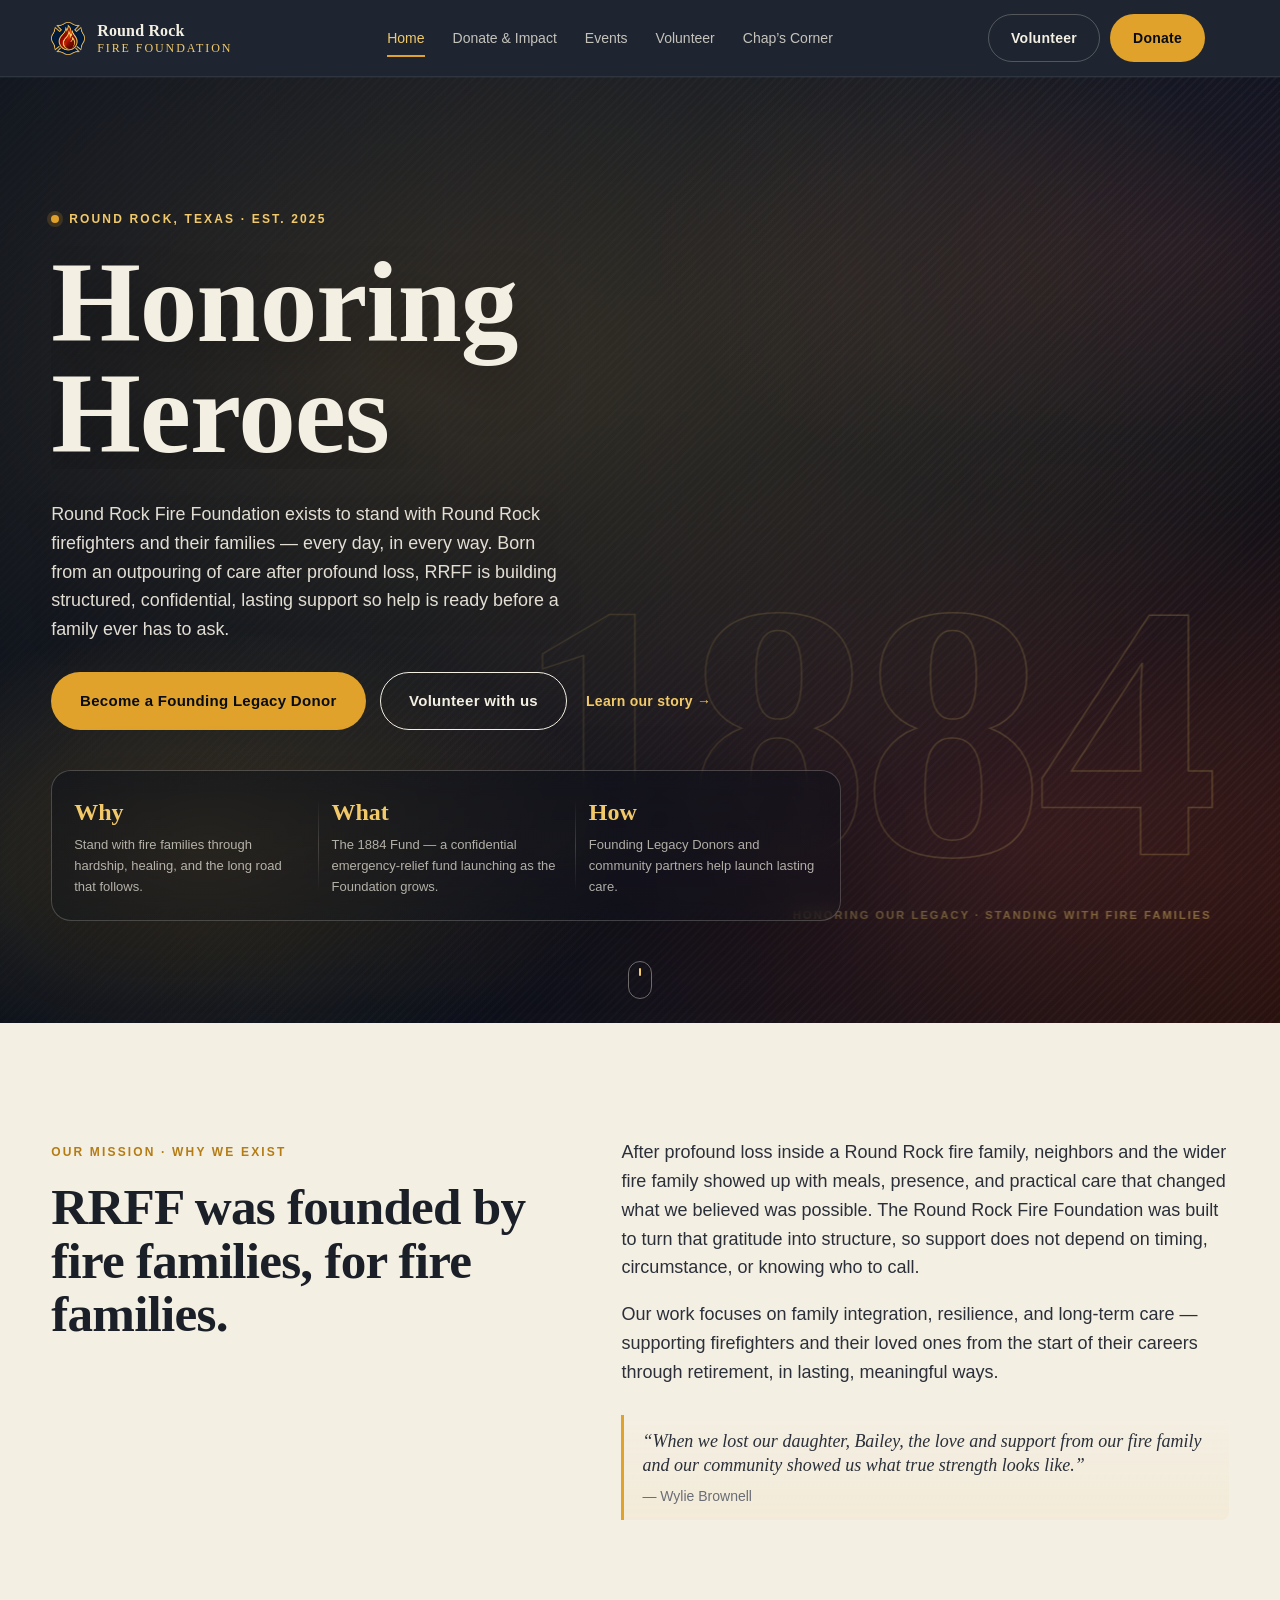
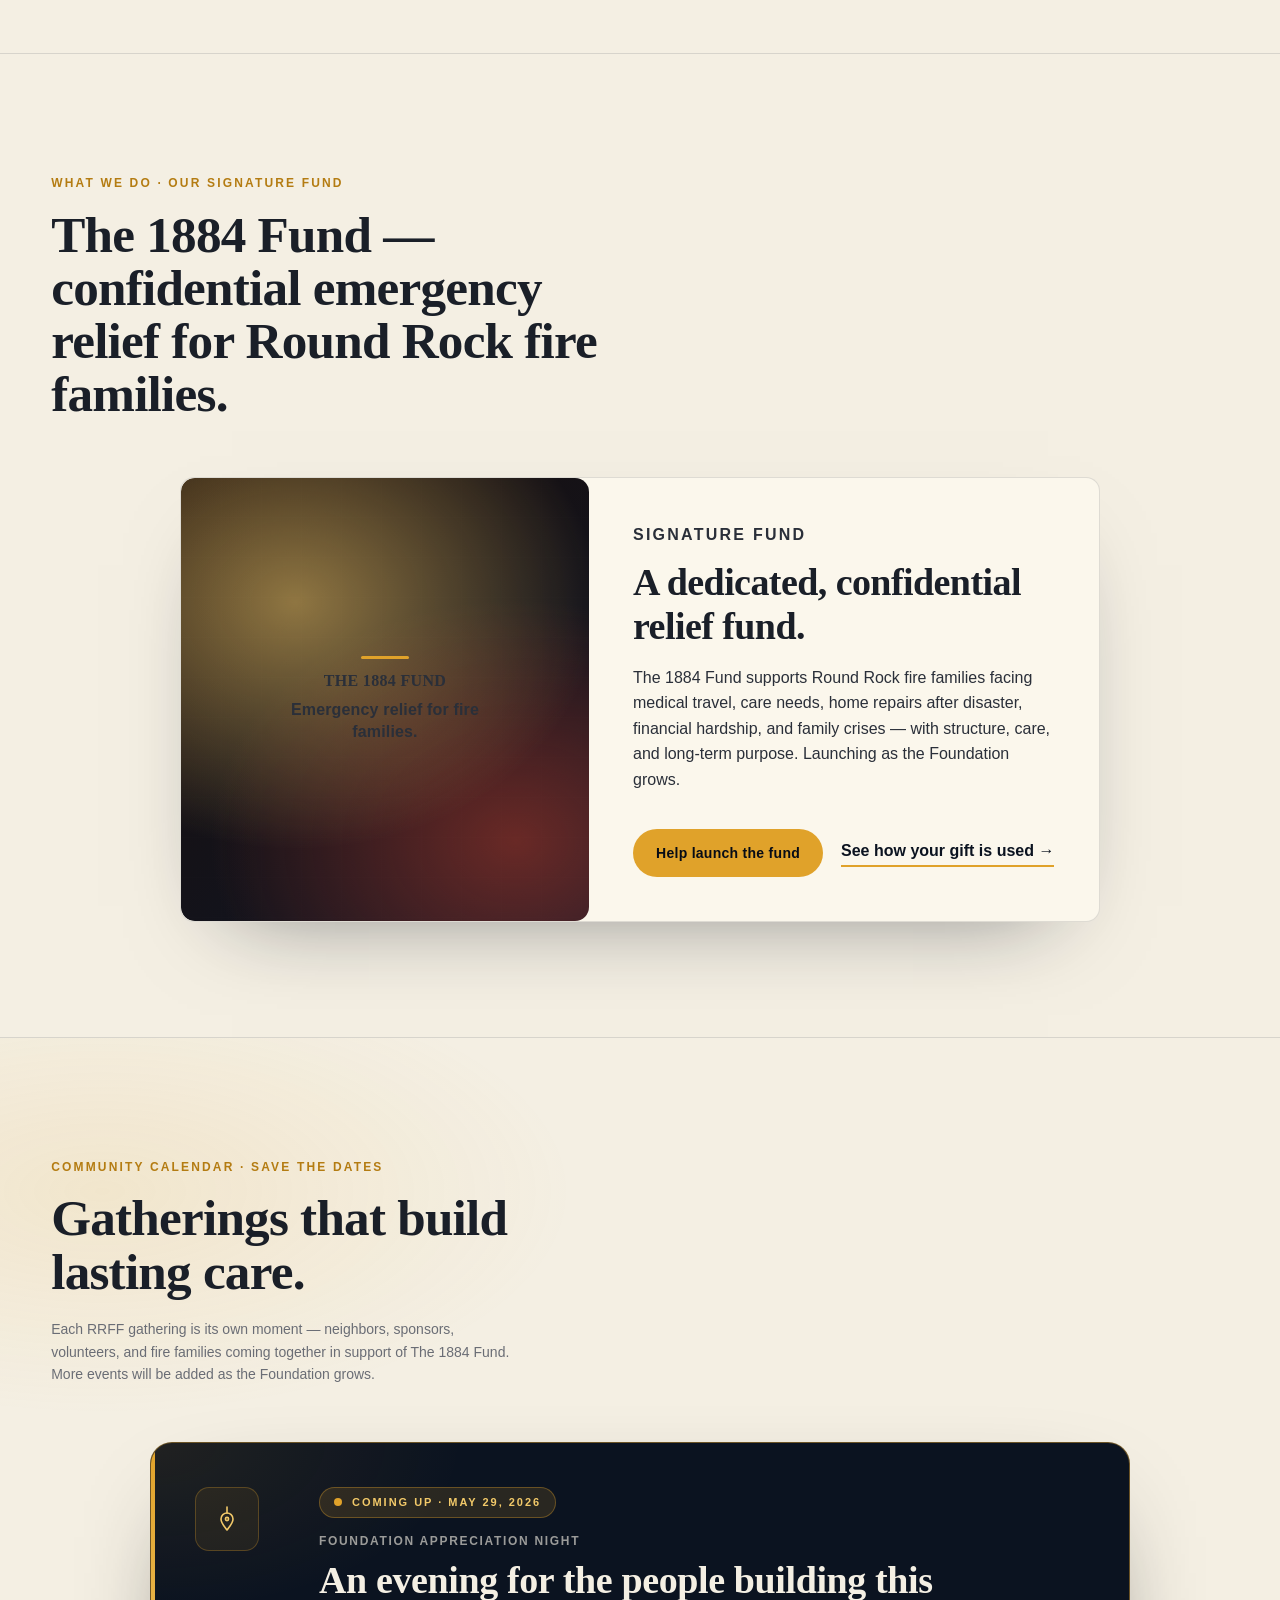
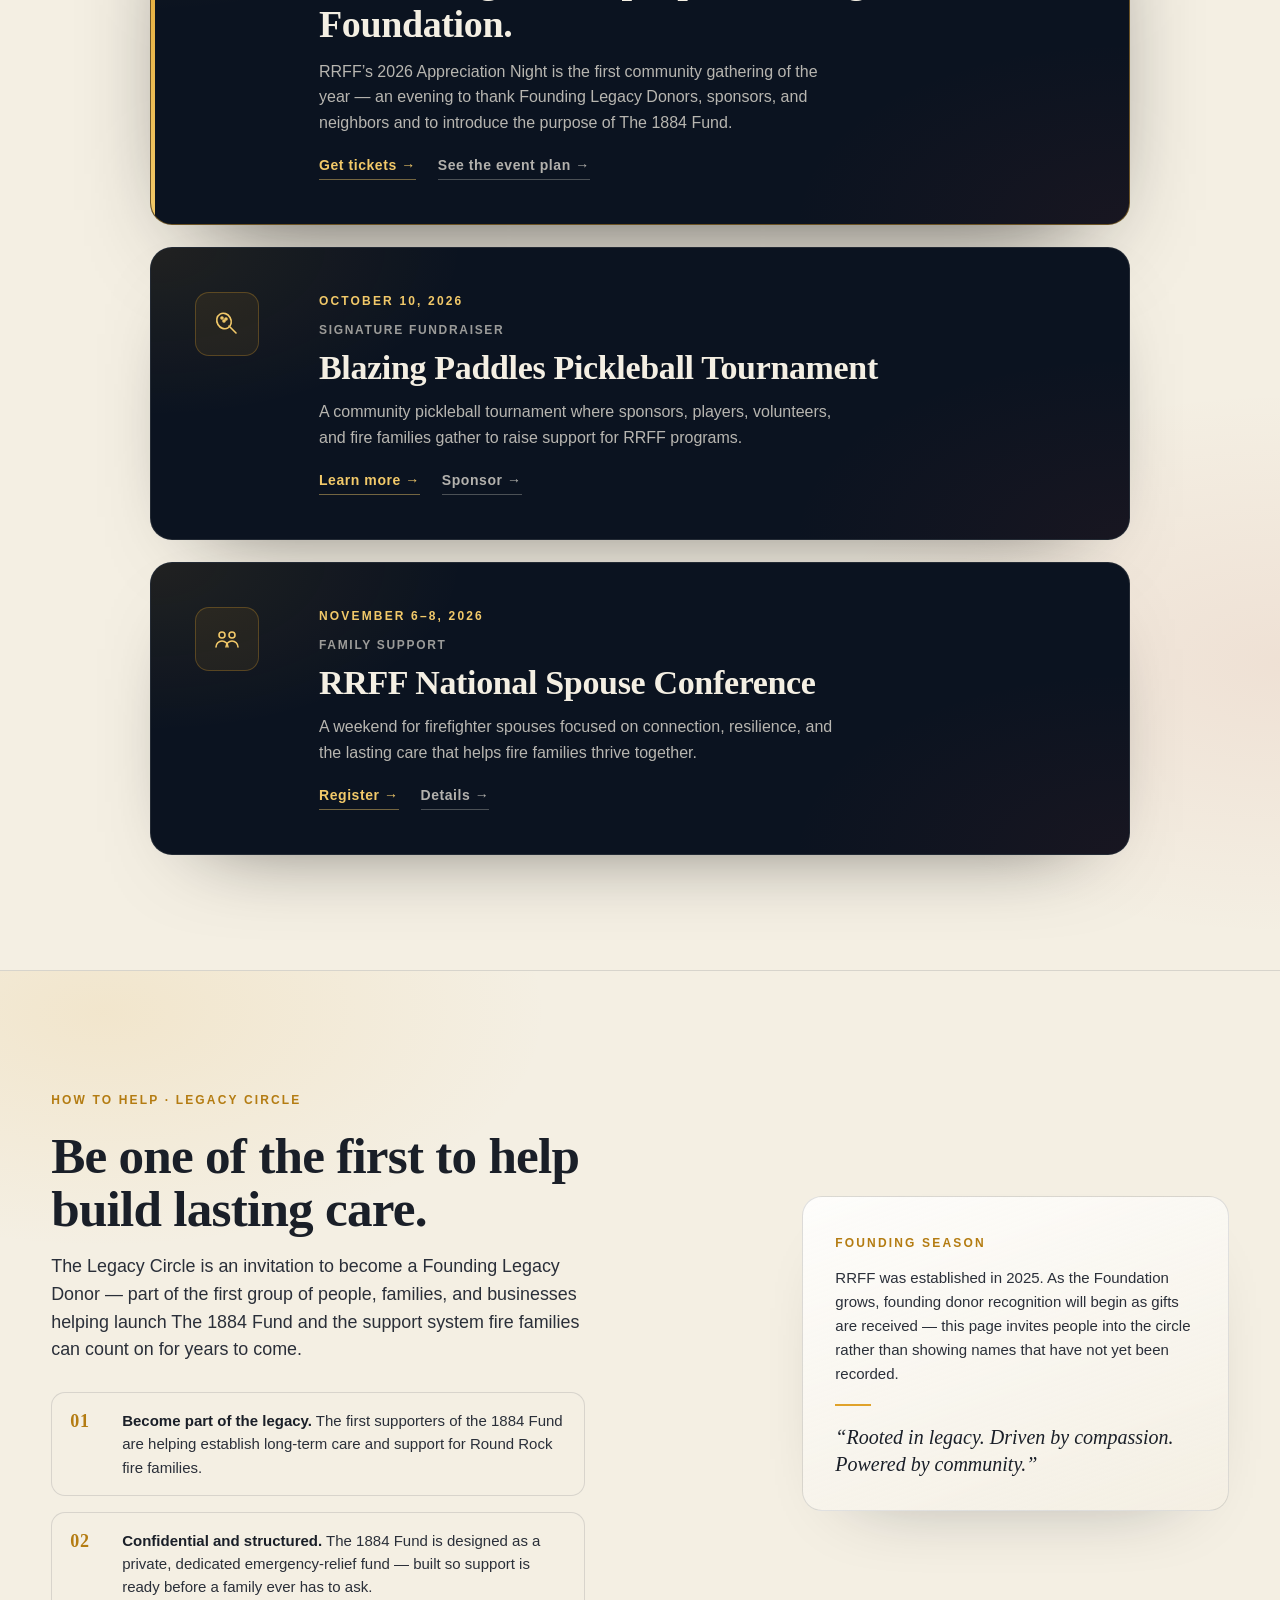
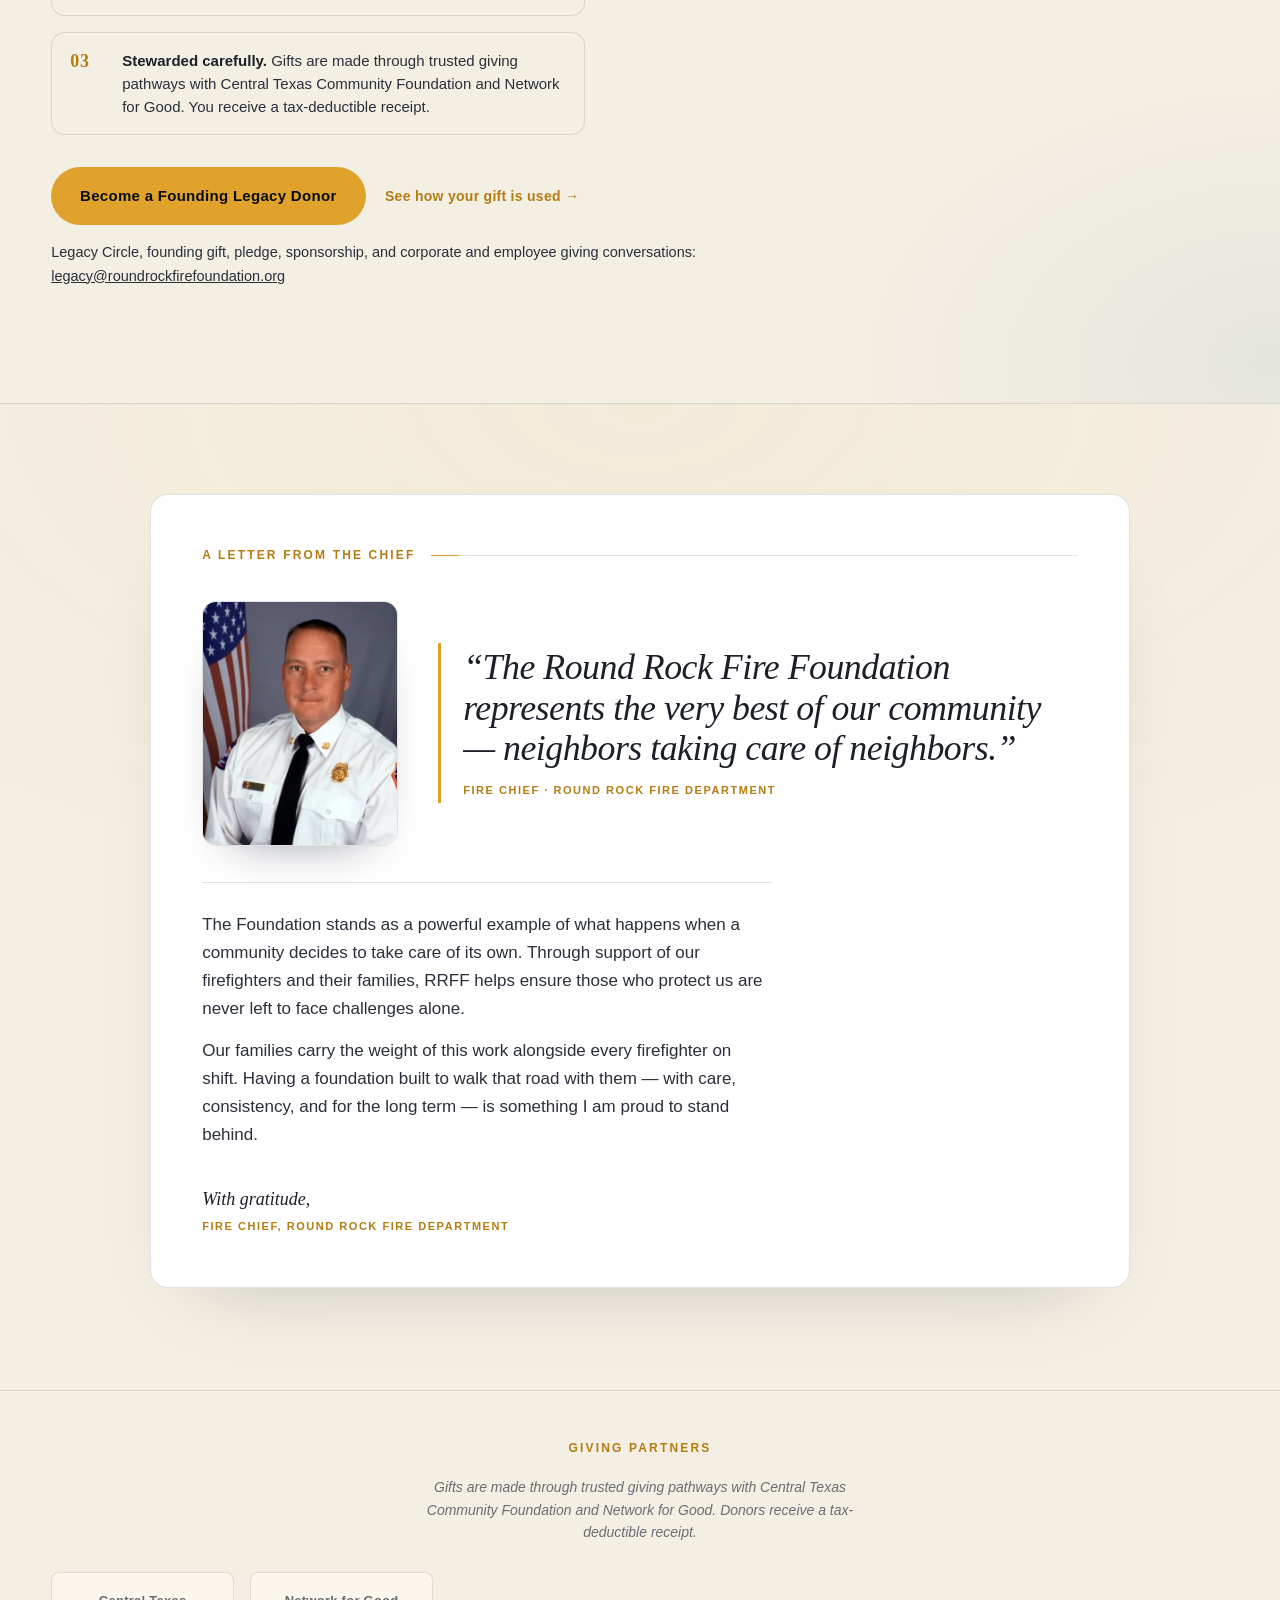
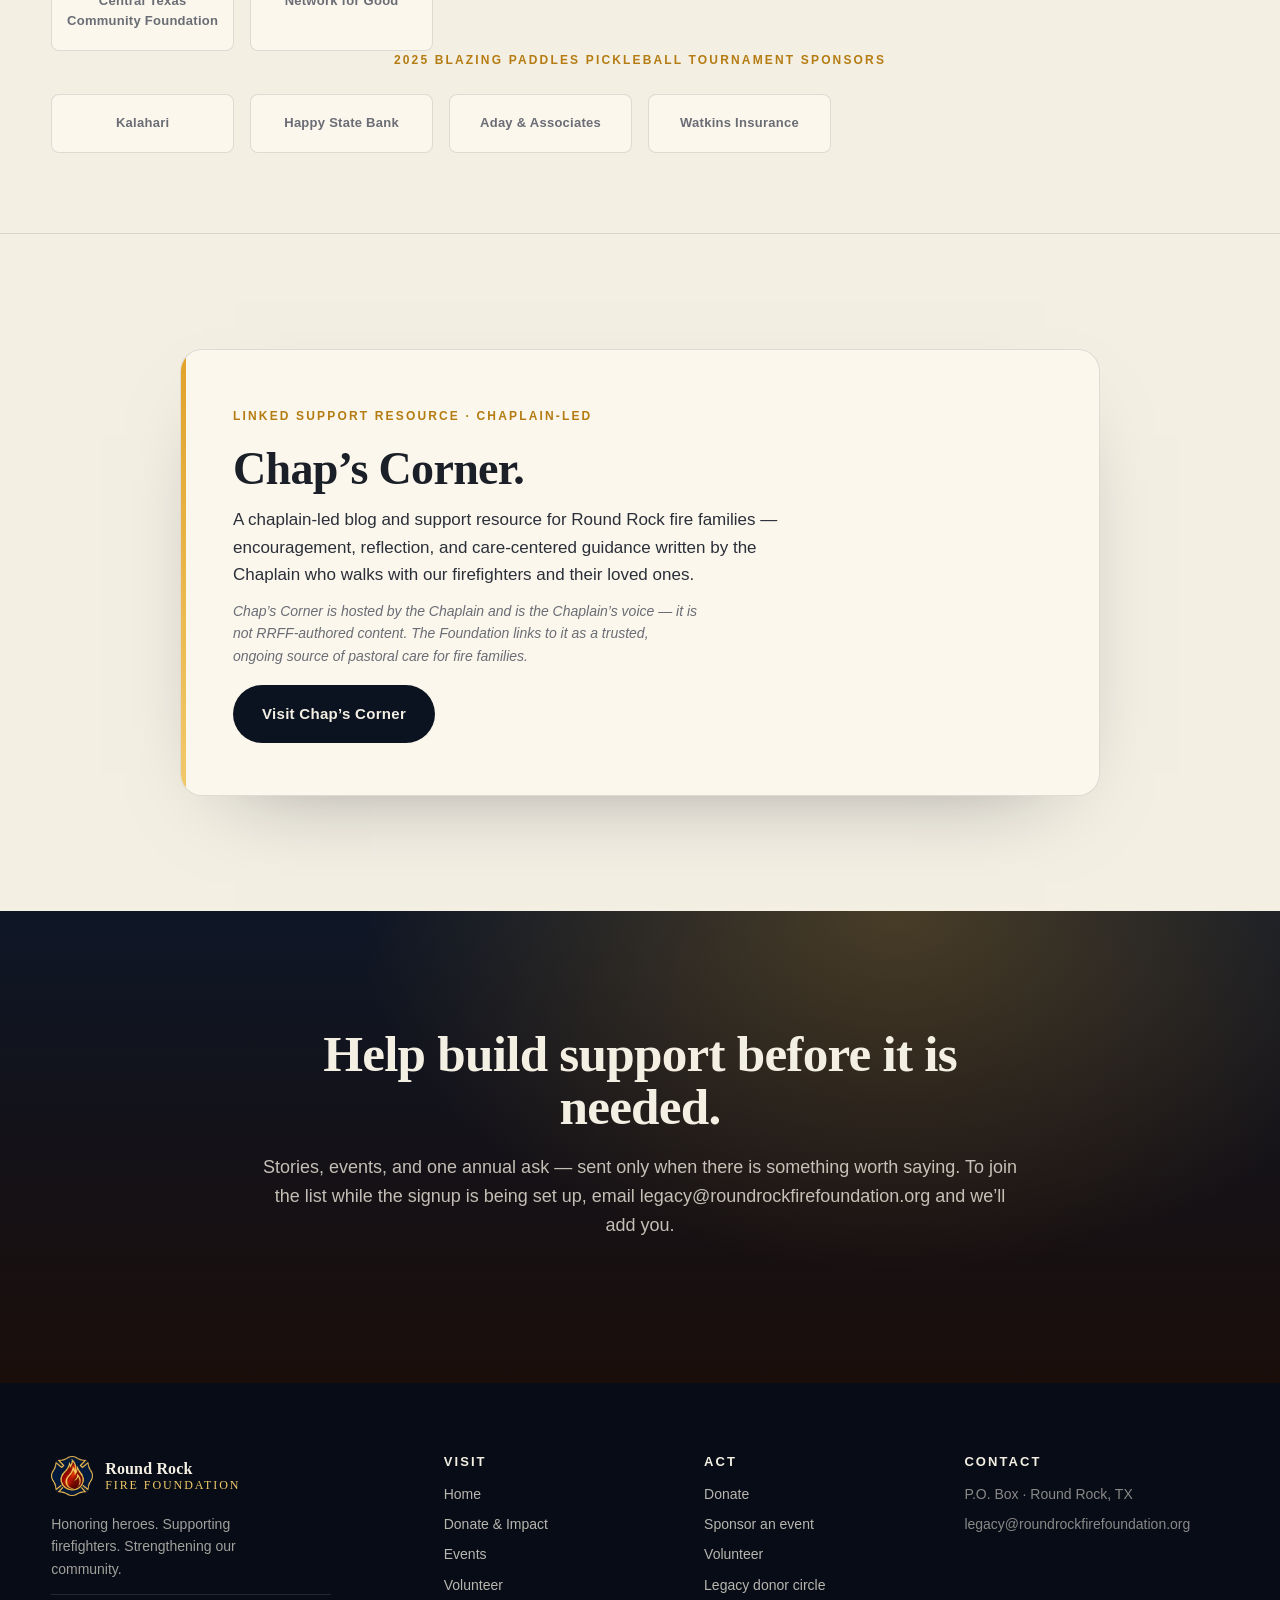
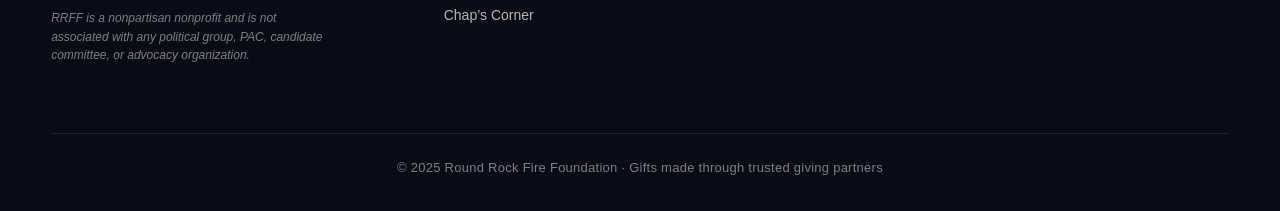
==== commit ce8de7cd: "Remove 'quiet'/'quietly'/'steady' from public copy Replace with wording that preserves meaning and f" ====
--- a/index.html
+++ b/index.html
@@ -114,7 +114,7 @@
       <div class="program-body">
         <p class="program-tag">Signature fund</p>
         <h3>A dedicated, confidential relief fund.</h3>
-        <p>The 1884 Fund supports Round Rock fire families facing medical travel, care needs, home repairs after disaster, financial hardship, and family crises — quietly, structured, and built for the long term. Launching as the Foundation grows.</p>
+        <p>The 1884 Fund supports Round Rock fire families facing medical travel, care needs, home repairs after disaster, financial hardship, and family crises — with structure, care, and long-term purpose. Launching as the Foundation grows.</p>
         <div class="program-actions">
           <a class="btn btn-gold" href="https://ctxcf.networkforgood.com/projects/252774-the-round-rock-fire-foundation" target="_blank" rel="noopener">Help launch the fund</a>
           <a class="link-arrow" href="donate.html">See how your gift is used →</a>
@@ -262,7 +262,7 @@
         The Foundation stands as a powerful example of what happens when a community decides to take care of its own. Through support of our firefighters and their families, RRFF helps ensure those who protect us are never left to face challenges alone.
       </p>
       <p>
-        Our families carry the weight of this work alongside every firefighter on shift. Having a foundation built to walk that road with them — quietly, steadily, and for the long term — is something I am proud to stand behind.
+        Our families carry the weight of this work alongside every firefighter on shift. Having a foundation built to walk that road with them — with care, consistency, and for the long term — is something I am proud to stand behind.
       </p>
     </div>
 
--- a/css/site.css
+++ b/css/site.css
@@ -1196,7 +1196,7 @@
   line-height: 1.02;
   letter-spacing: 0.02em;
   text-transform: uppercase;
-  color: var(--gold-soft);
+  color: var(--cream);
   margin: 0 0 10px;
 }
 .brand-panel-sub {
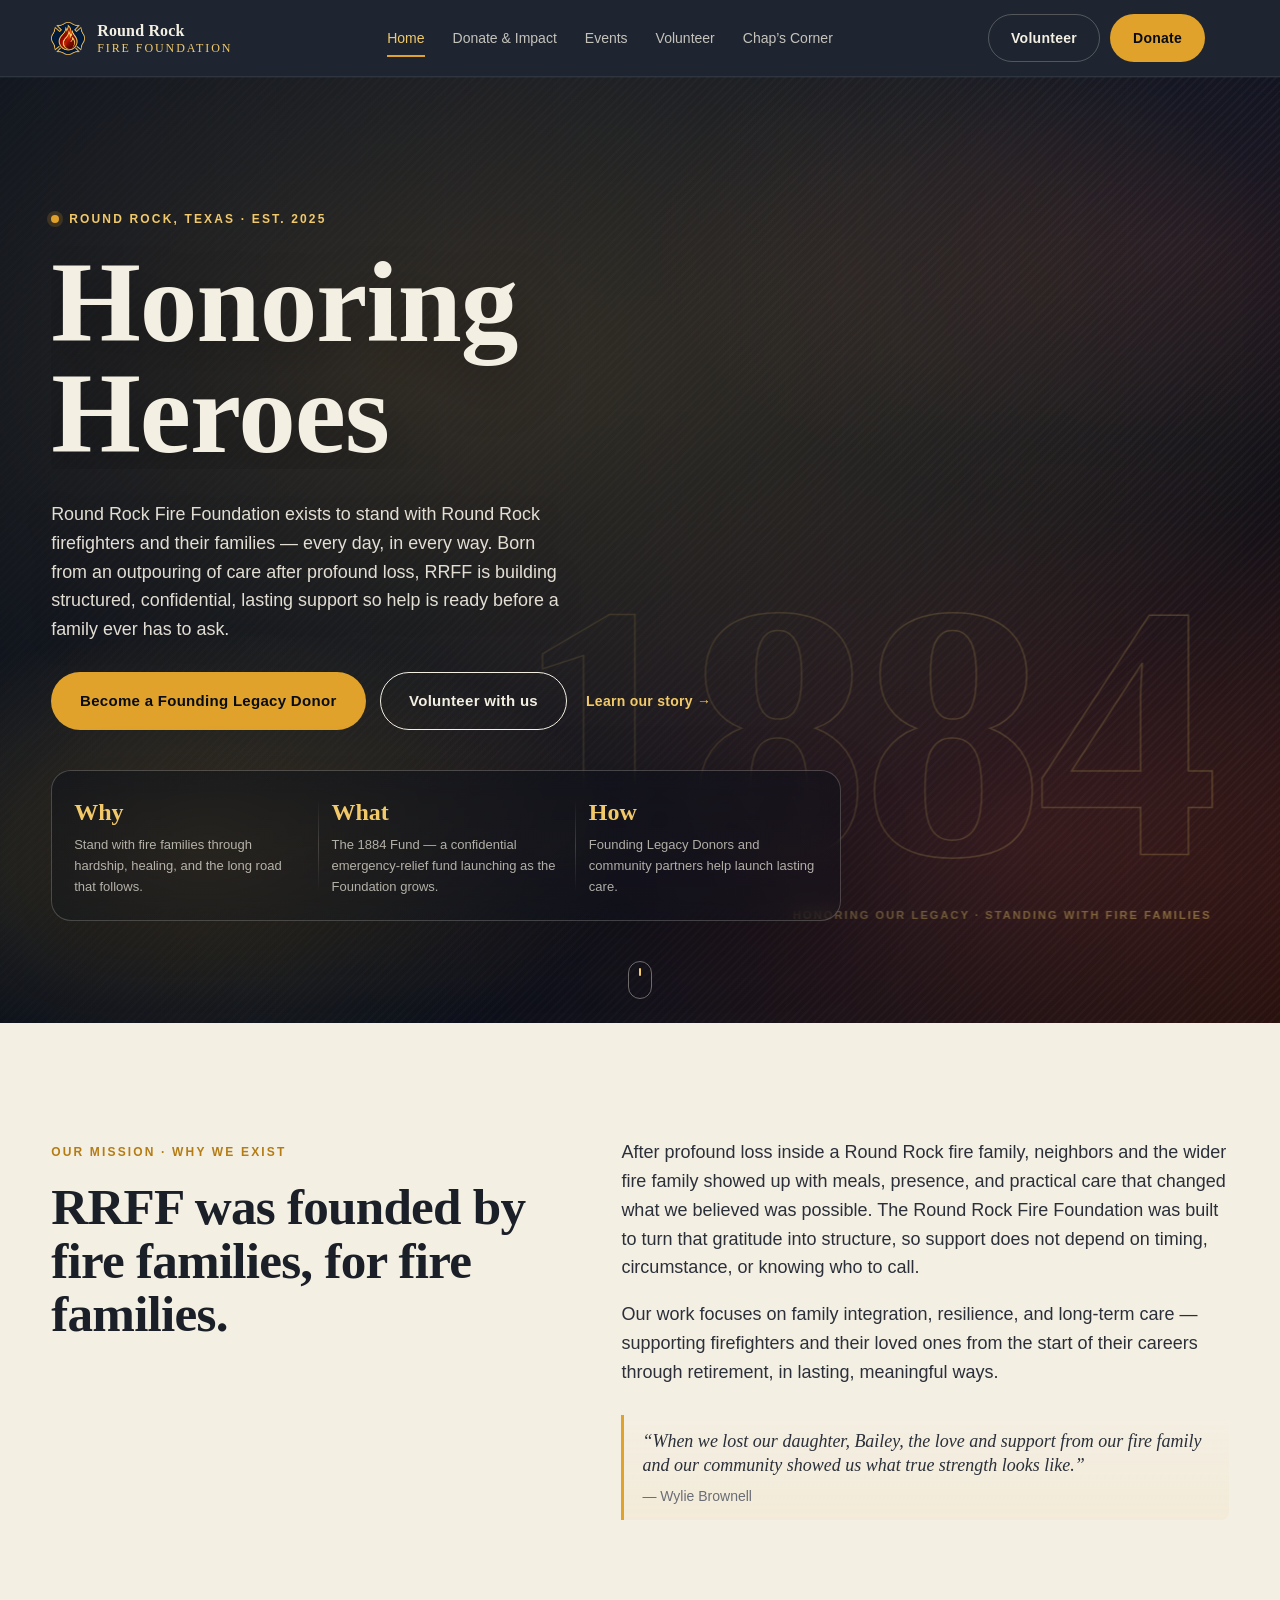
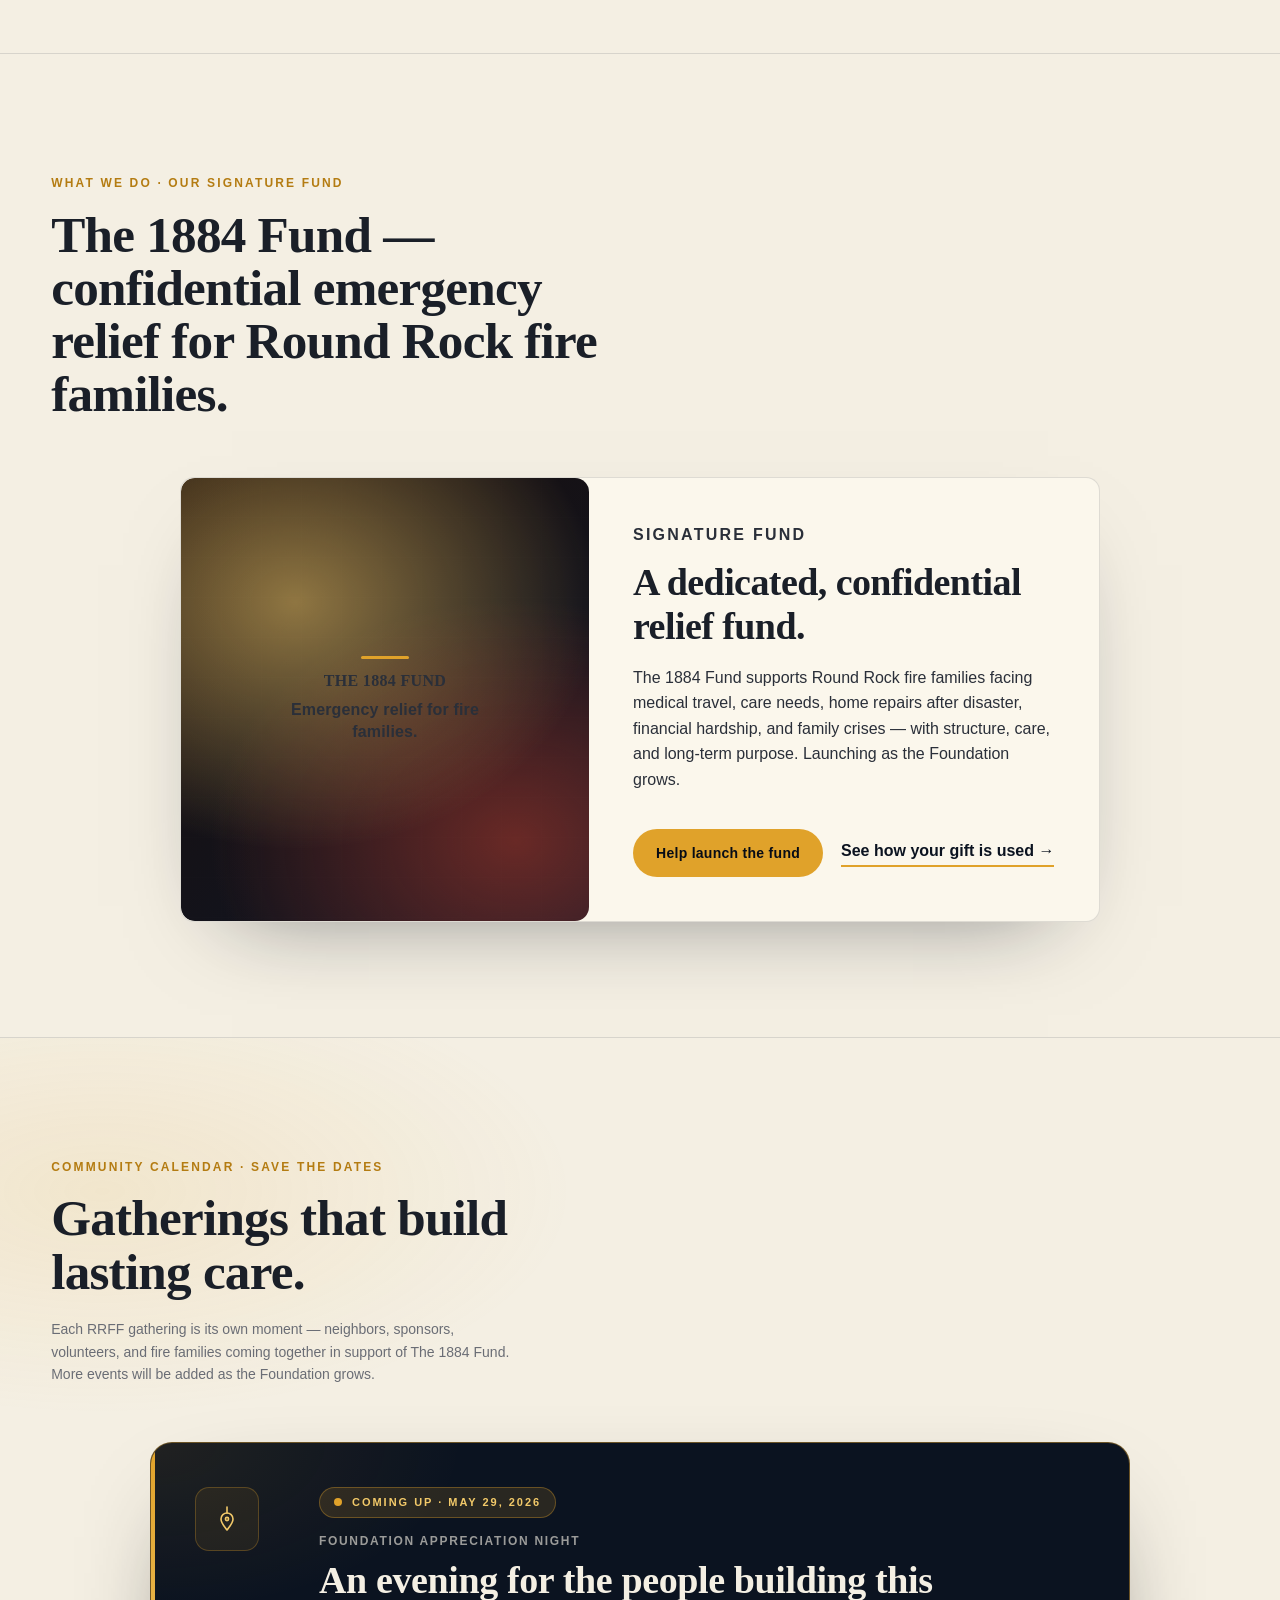
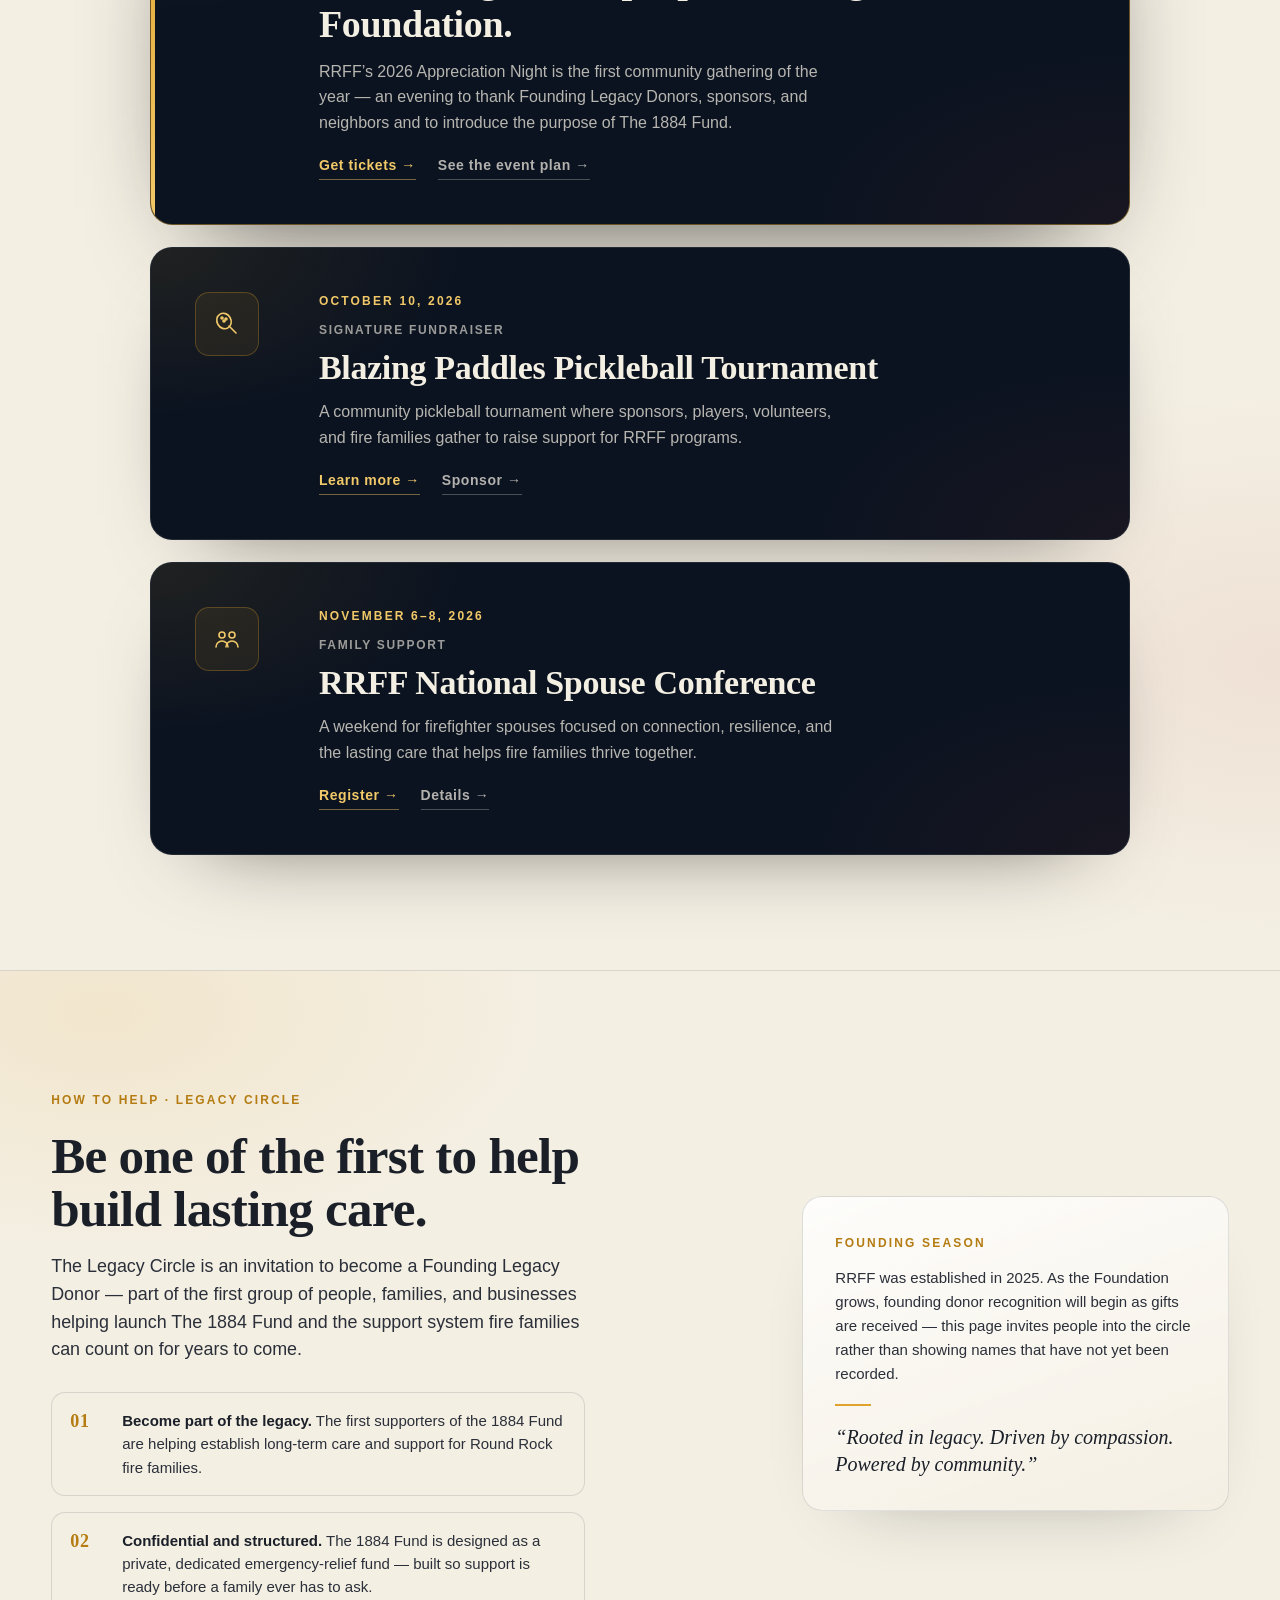
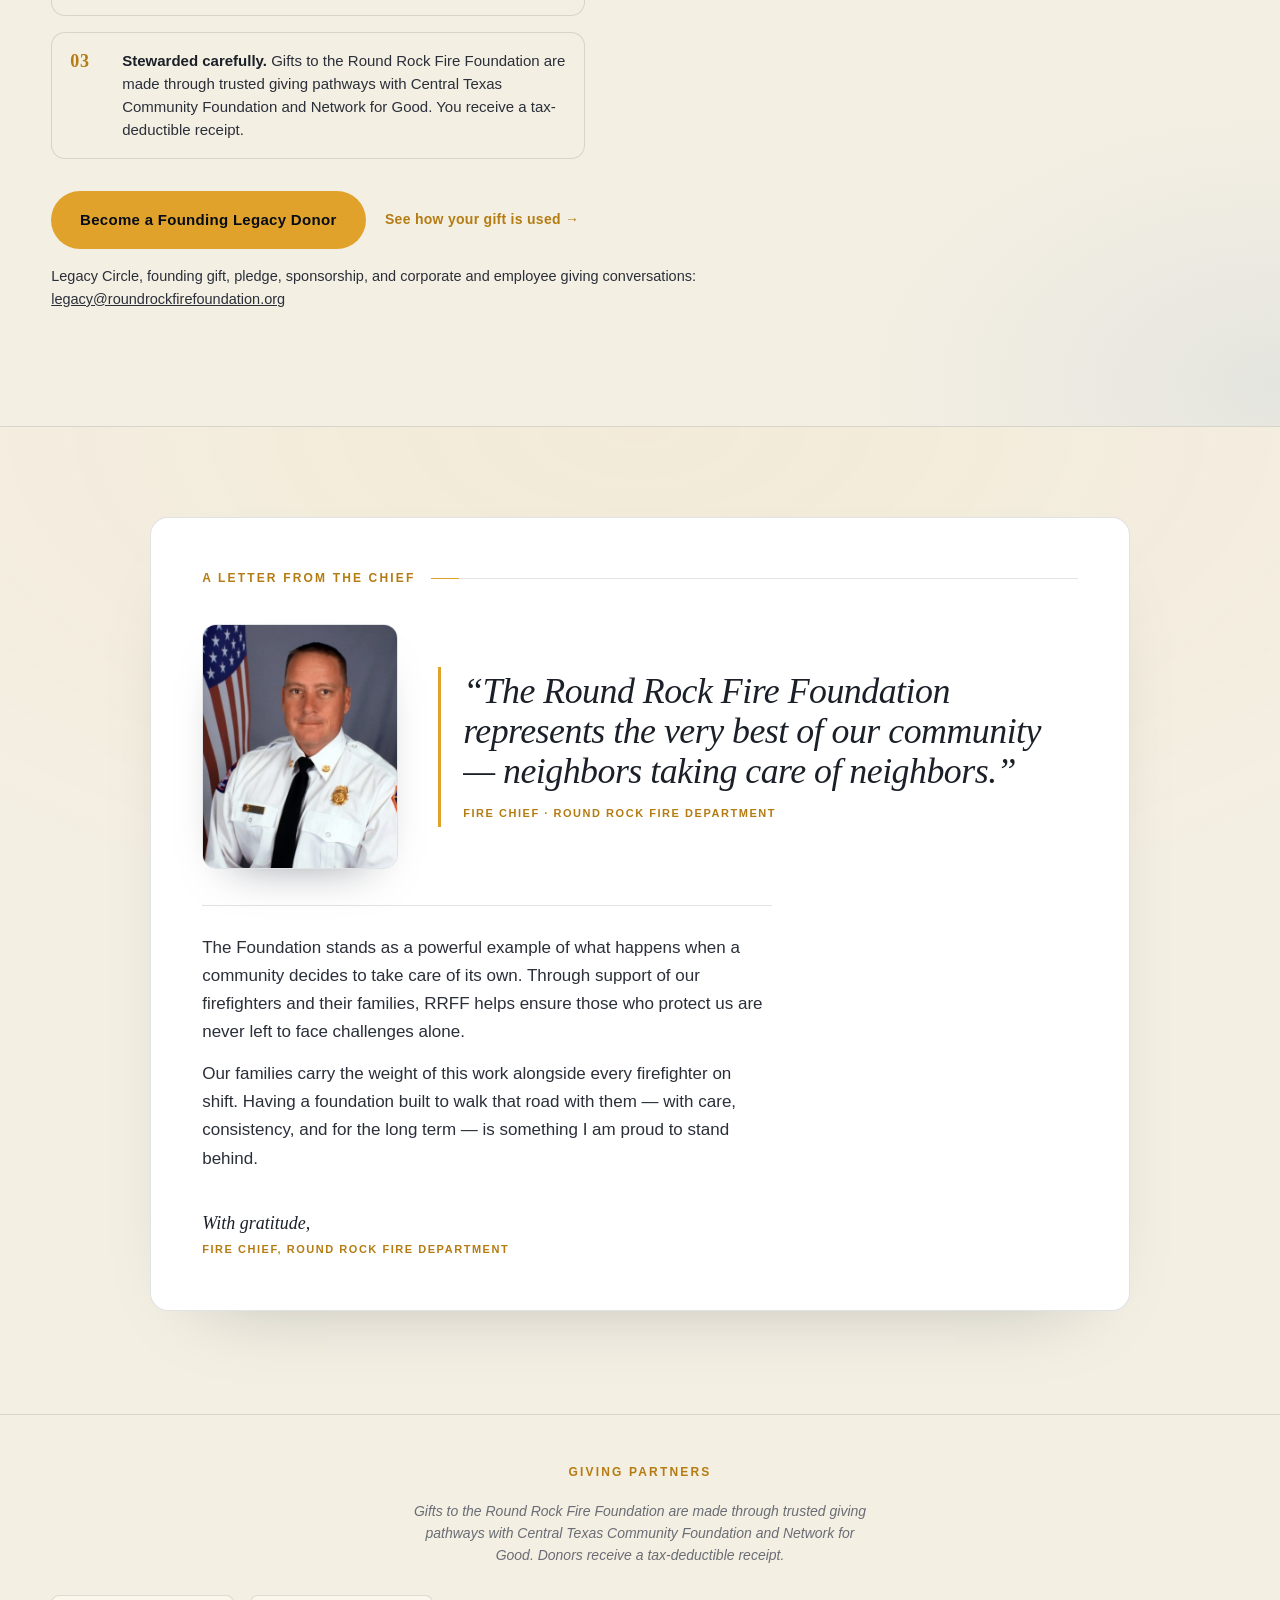
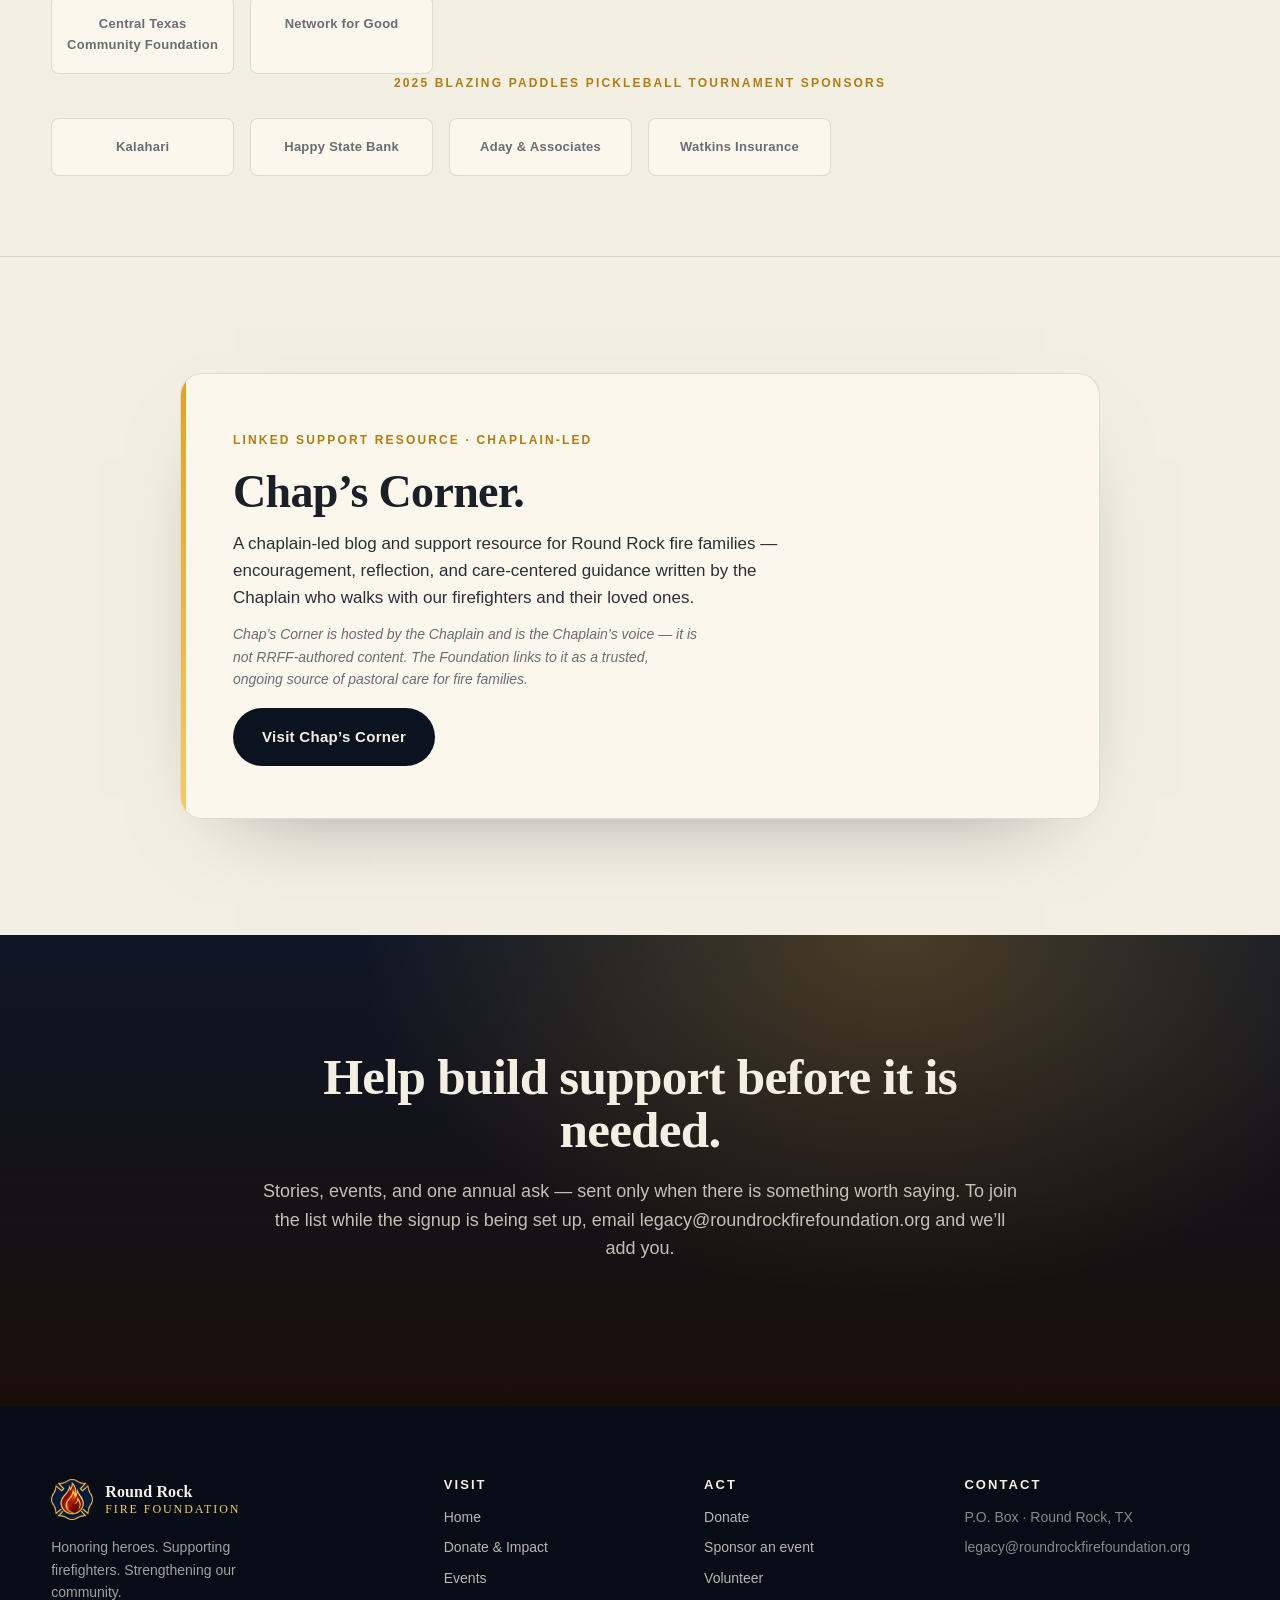
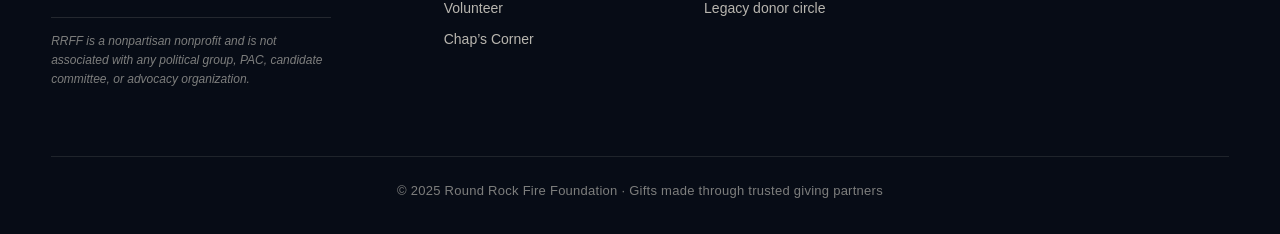
==== commit d73bd5f4: "Use exact trusted-giving sentence; remove overhead FAQ Replace shorter trusted-giving wording with t" ====
--- a/index.html
+++ b/index.html
@@ -218,7 +218,7 @@
       <ul class="legacy-points">
         <li><span class="legacy-mark">01</span><div><strong>Become part of the legacy.</strong> The first supporters of the 1884 Fund are helping establish long-term care and support for Round Rock fire families.</div></li>
         <li><span class="legacy-mark">02</span><div><strong>Confidential and structured.</strong> The 1884 Fund is designed as a private, dedicated emergency-relief fund — built so support is ready before a family ever has to ask.</div></li>
-        <li><span class="legacy-mark">03</span><div><strong>Stewarded carefully.</strong> Gifts are made through trusted giving pathways with Central Texas Community Foundation and Network for Good. You receive a tax-deductible receipt.</div></li>
+        <li><span class="legacy-mark">03</span><div><strong>Stewarded carefully.</strong> Gifts to the Round Rock Fire Foundation are made through trusted giving pathways with Central Texas Community Foundation and Network for Good. You receive a tax-deductible receipt.</div></li>
       </ul>
       <div class="legacy-actions">
         <a class="btn btn-gold btn-lg" href="https://ctxcf.networkforgood.com/projects/252774-the-round-rock-fire-foundation" target="_blank" rel="noopener">Become a Founding Legacy Donor</a>
@@ -273,7 +273,7 @@
 <!-- PARTNERS -->
 <section class="band band-cream partners-band">
   <p class="eyebrow eyebrow-dark center">Giving partners</p>
-  <p class="partners-note center">Gifts are made through trusted giving pathways with Central Texas Community Foundation and Network for Good. Donors receive a tax-deductible receipt.</p>
+  <p class="partners-note center">Gifts to the Round Rock Fire Foundation are made through trusted giving pathways with Central Texas Community Foundation and Network for Good. Donors receive a tax-deductible receipt.</p>
   <div class="partners-row">
     <div class="partner-logo">Central Texas Community Foundation</div>
     <div class="partner-logo">Network for Good</div>
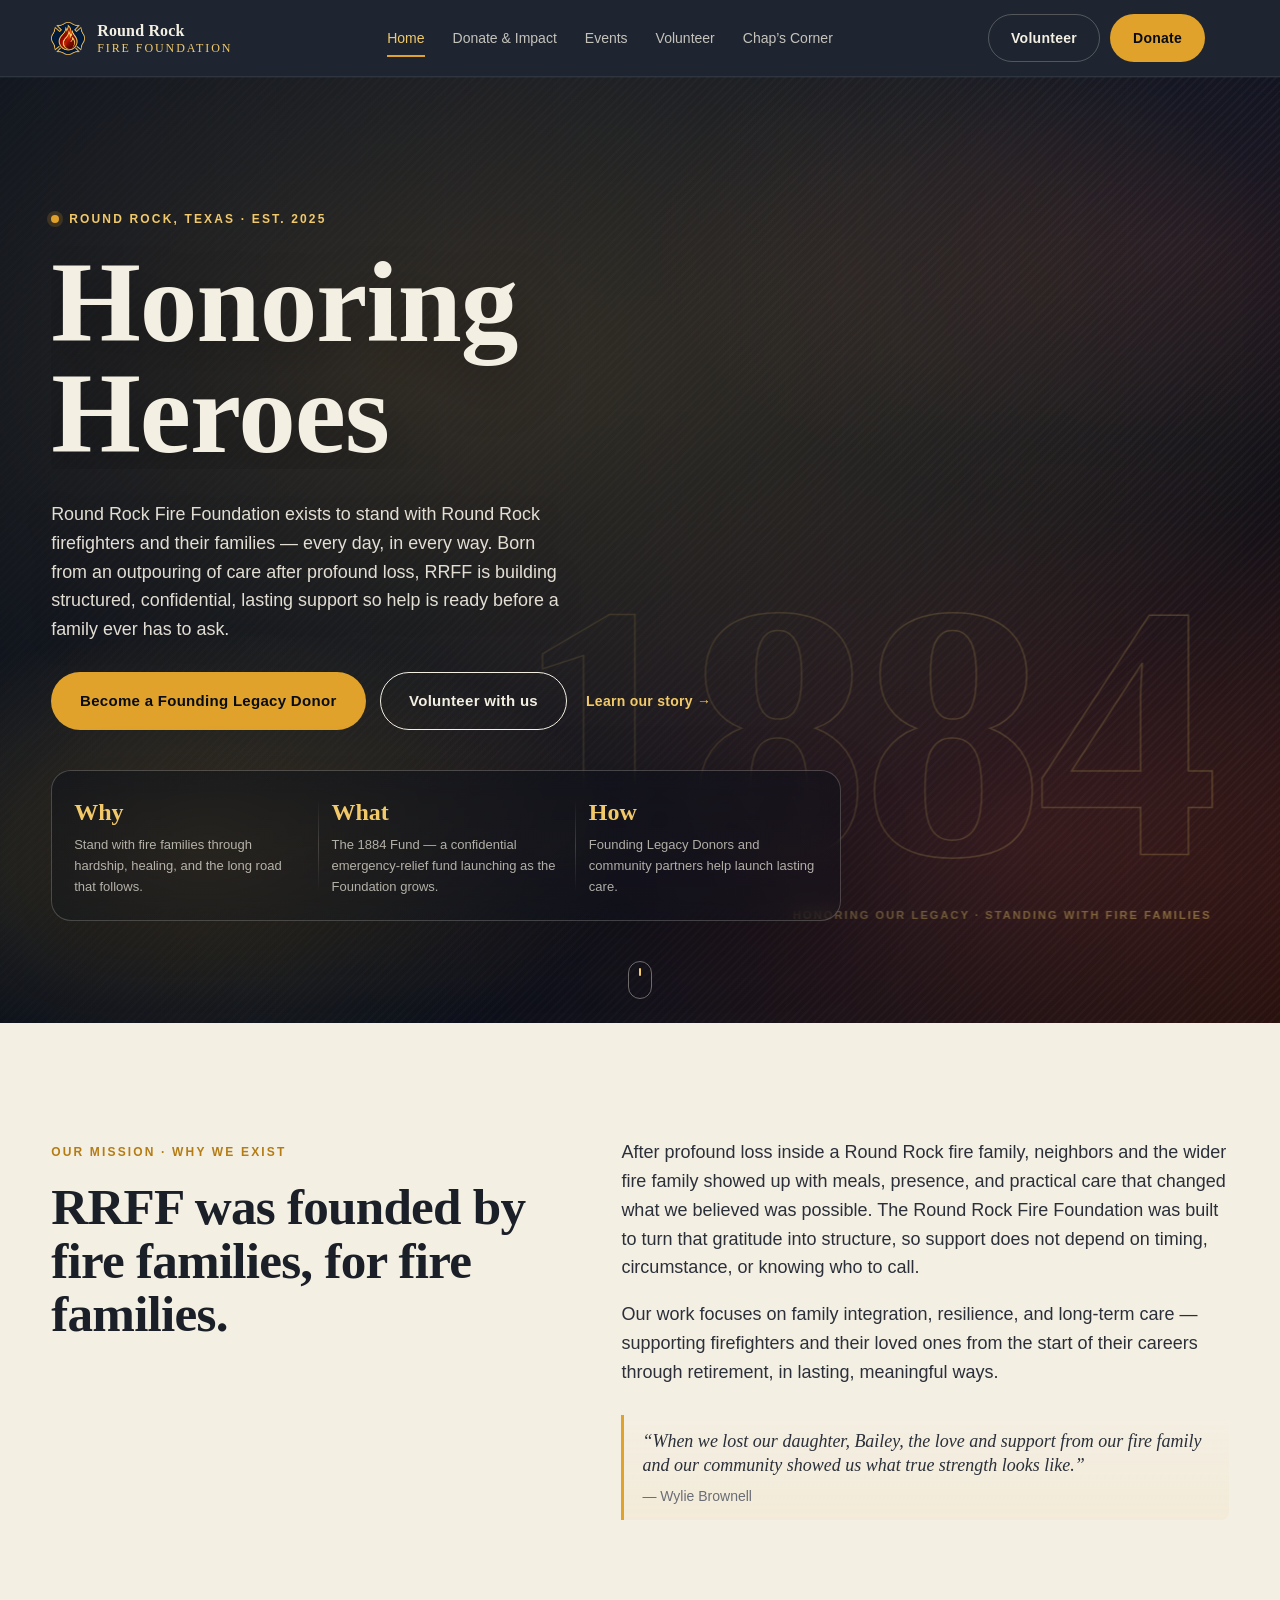
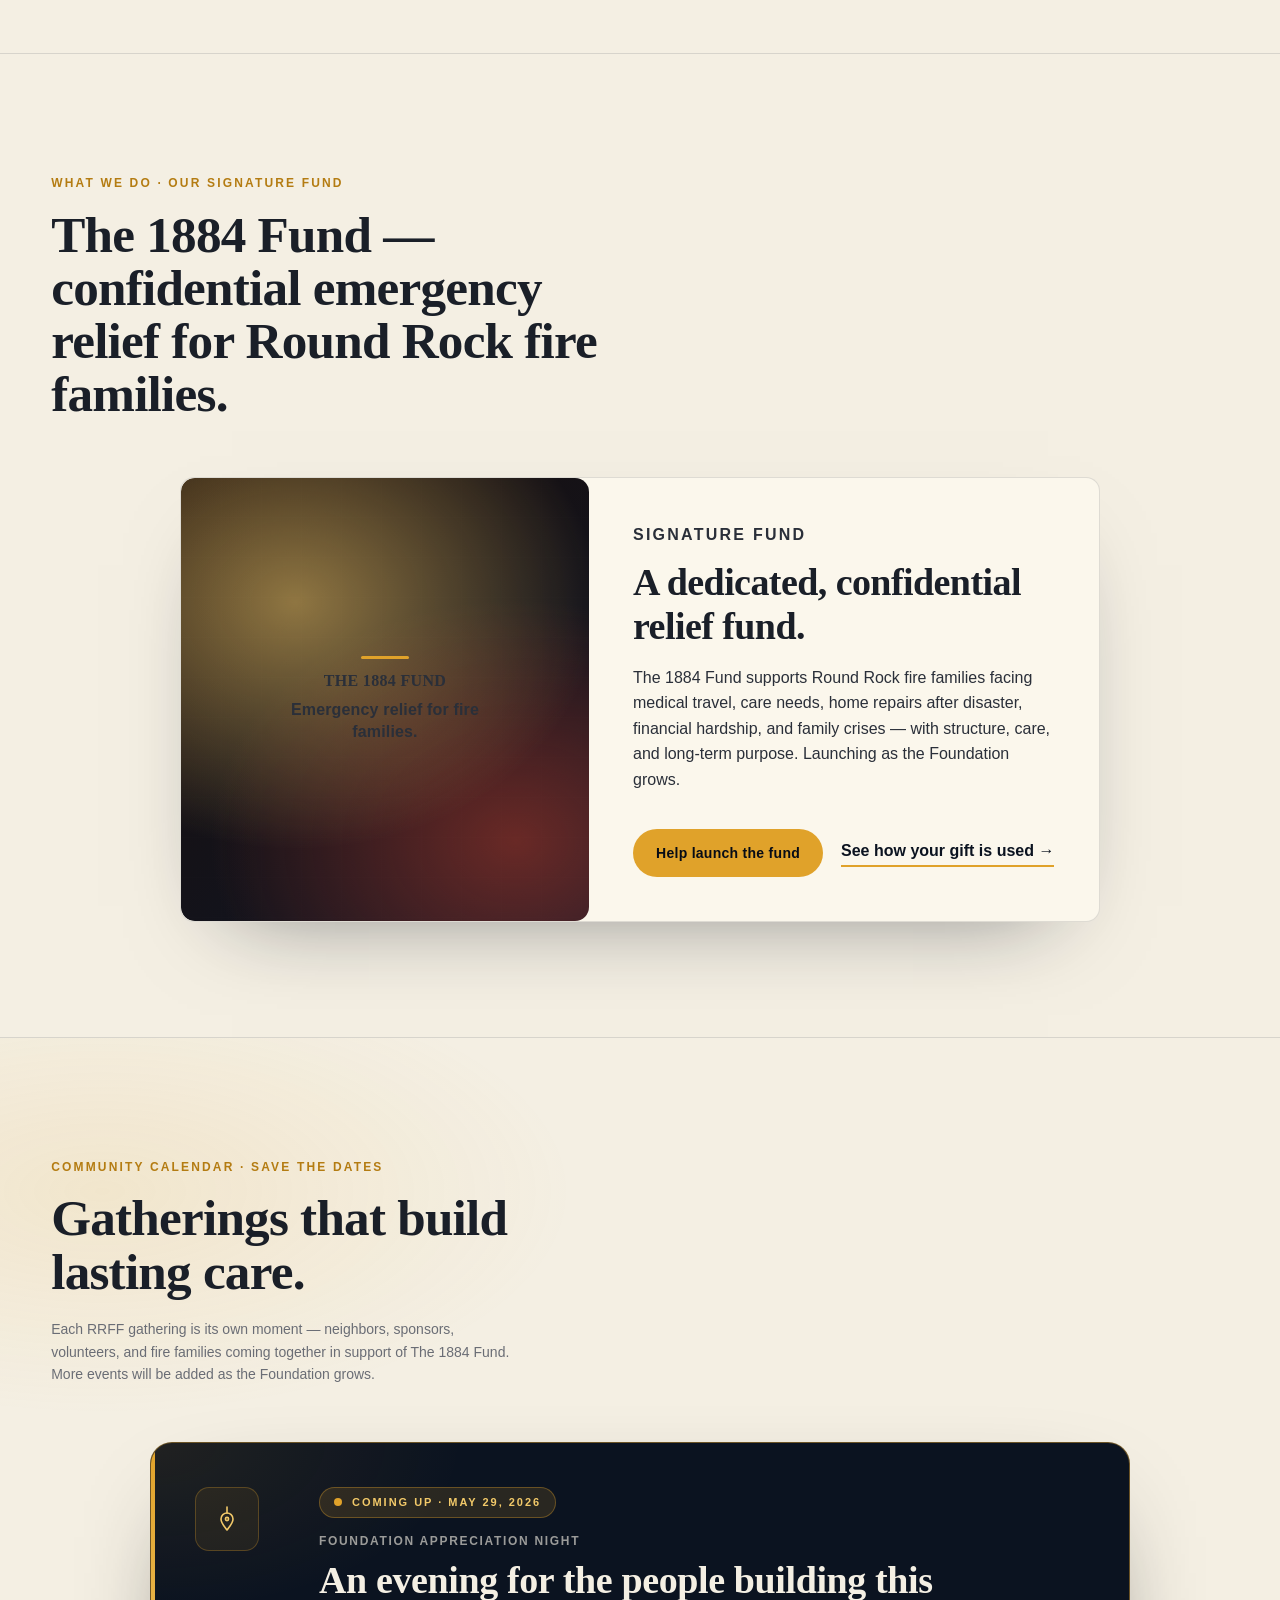
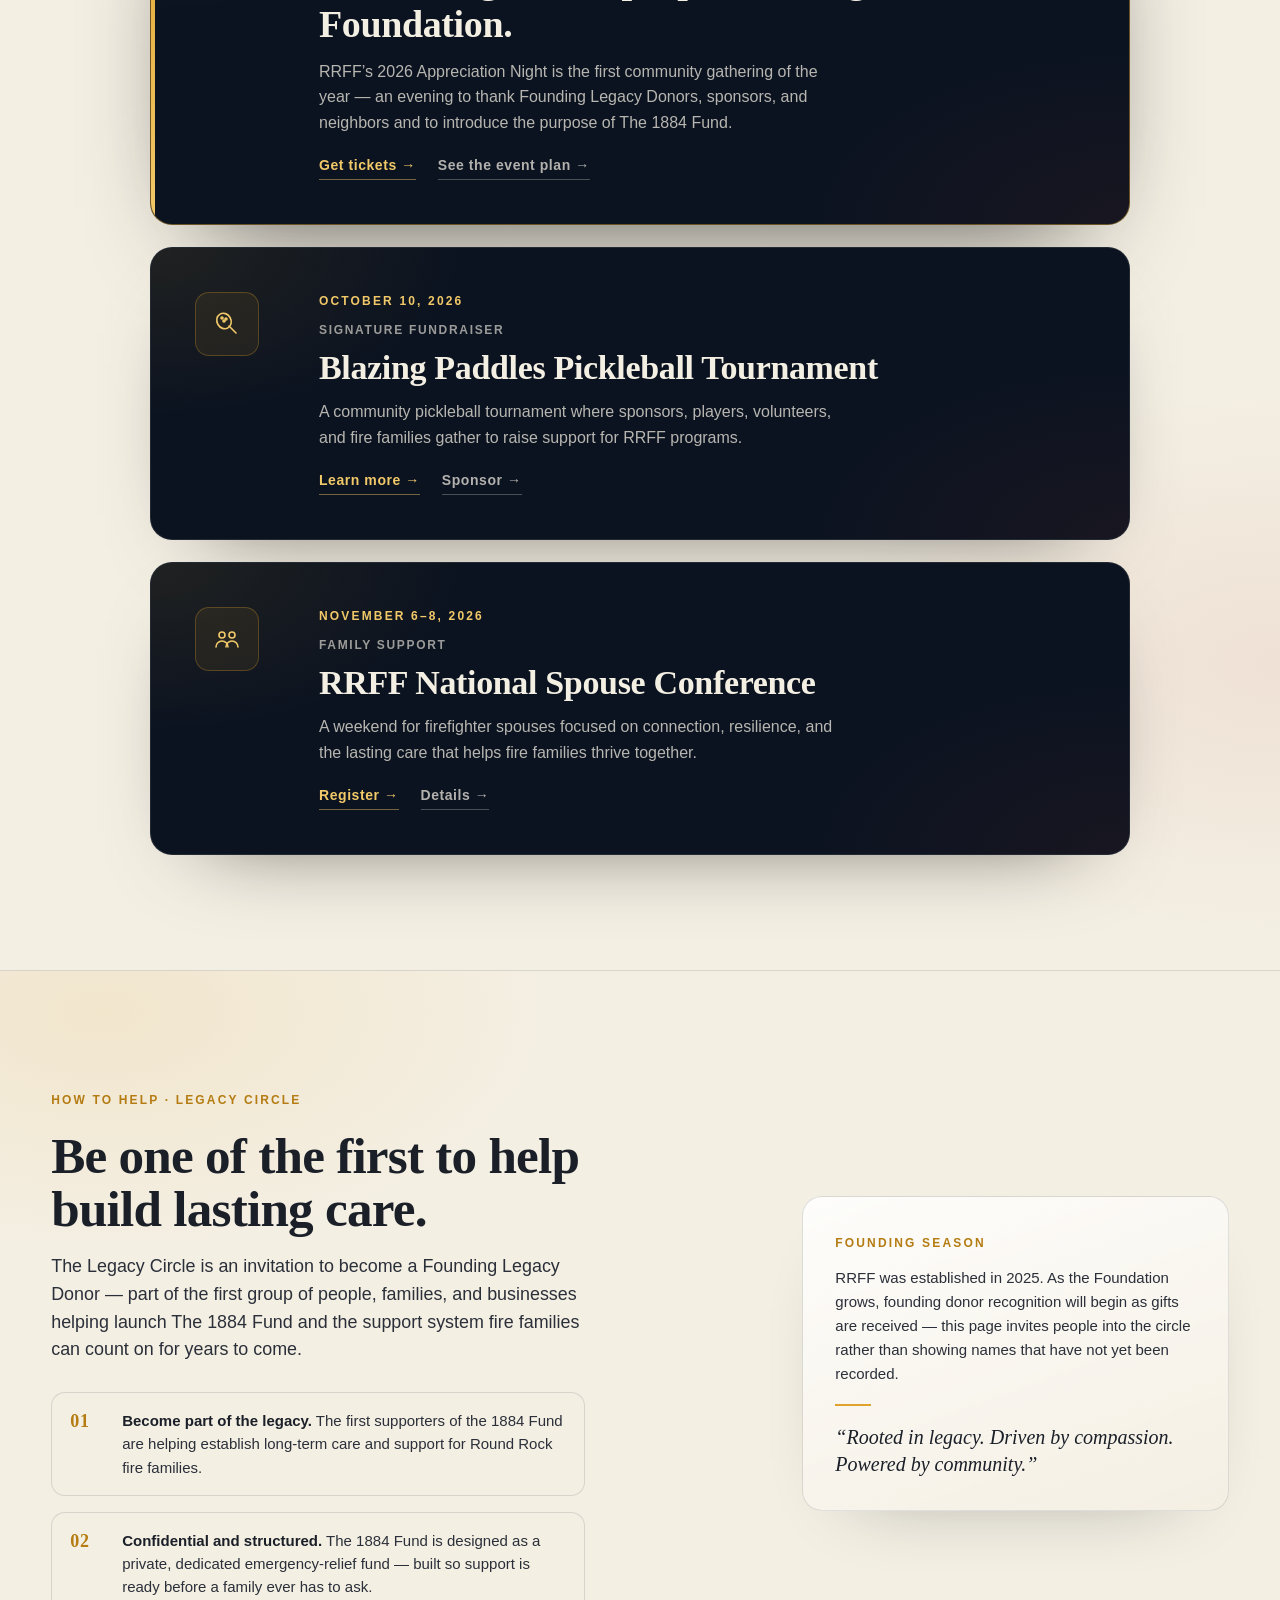
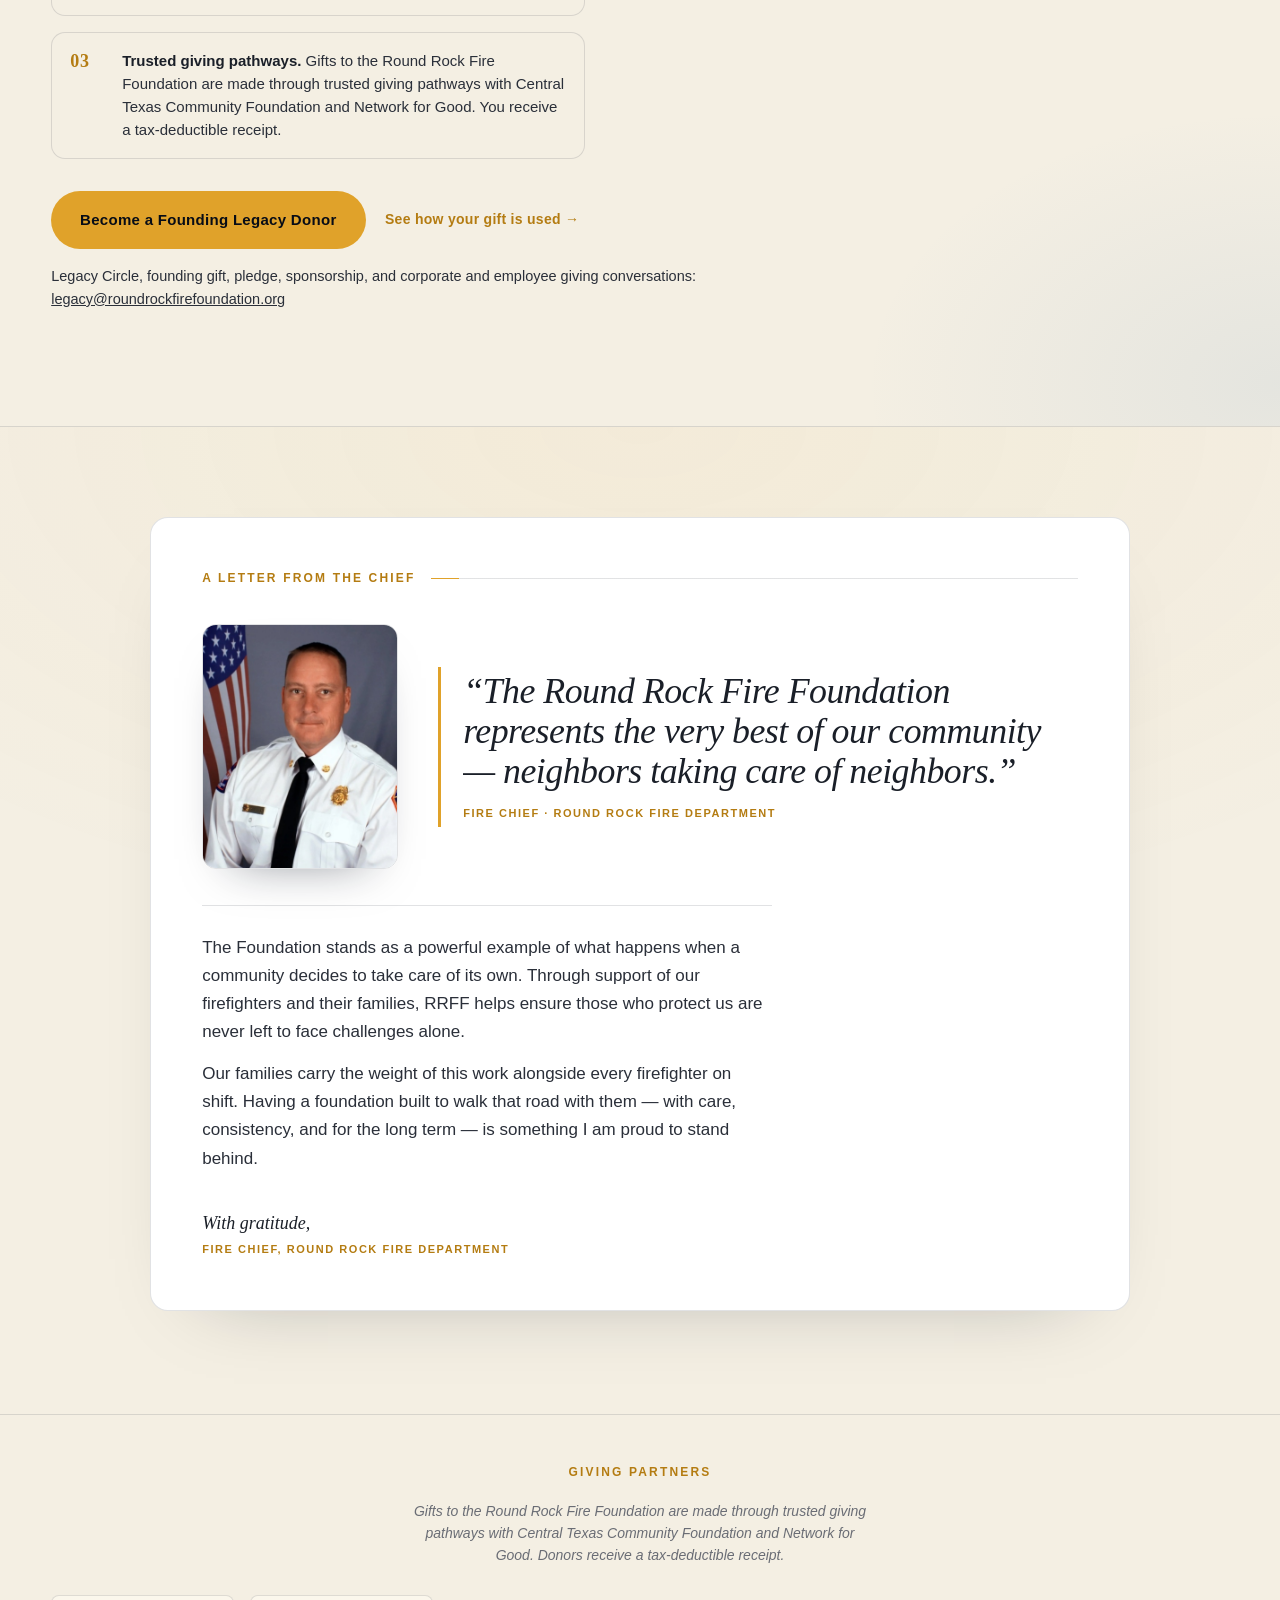
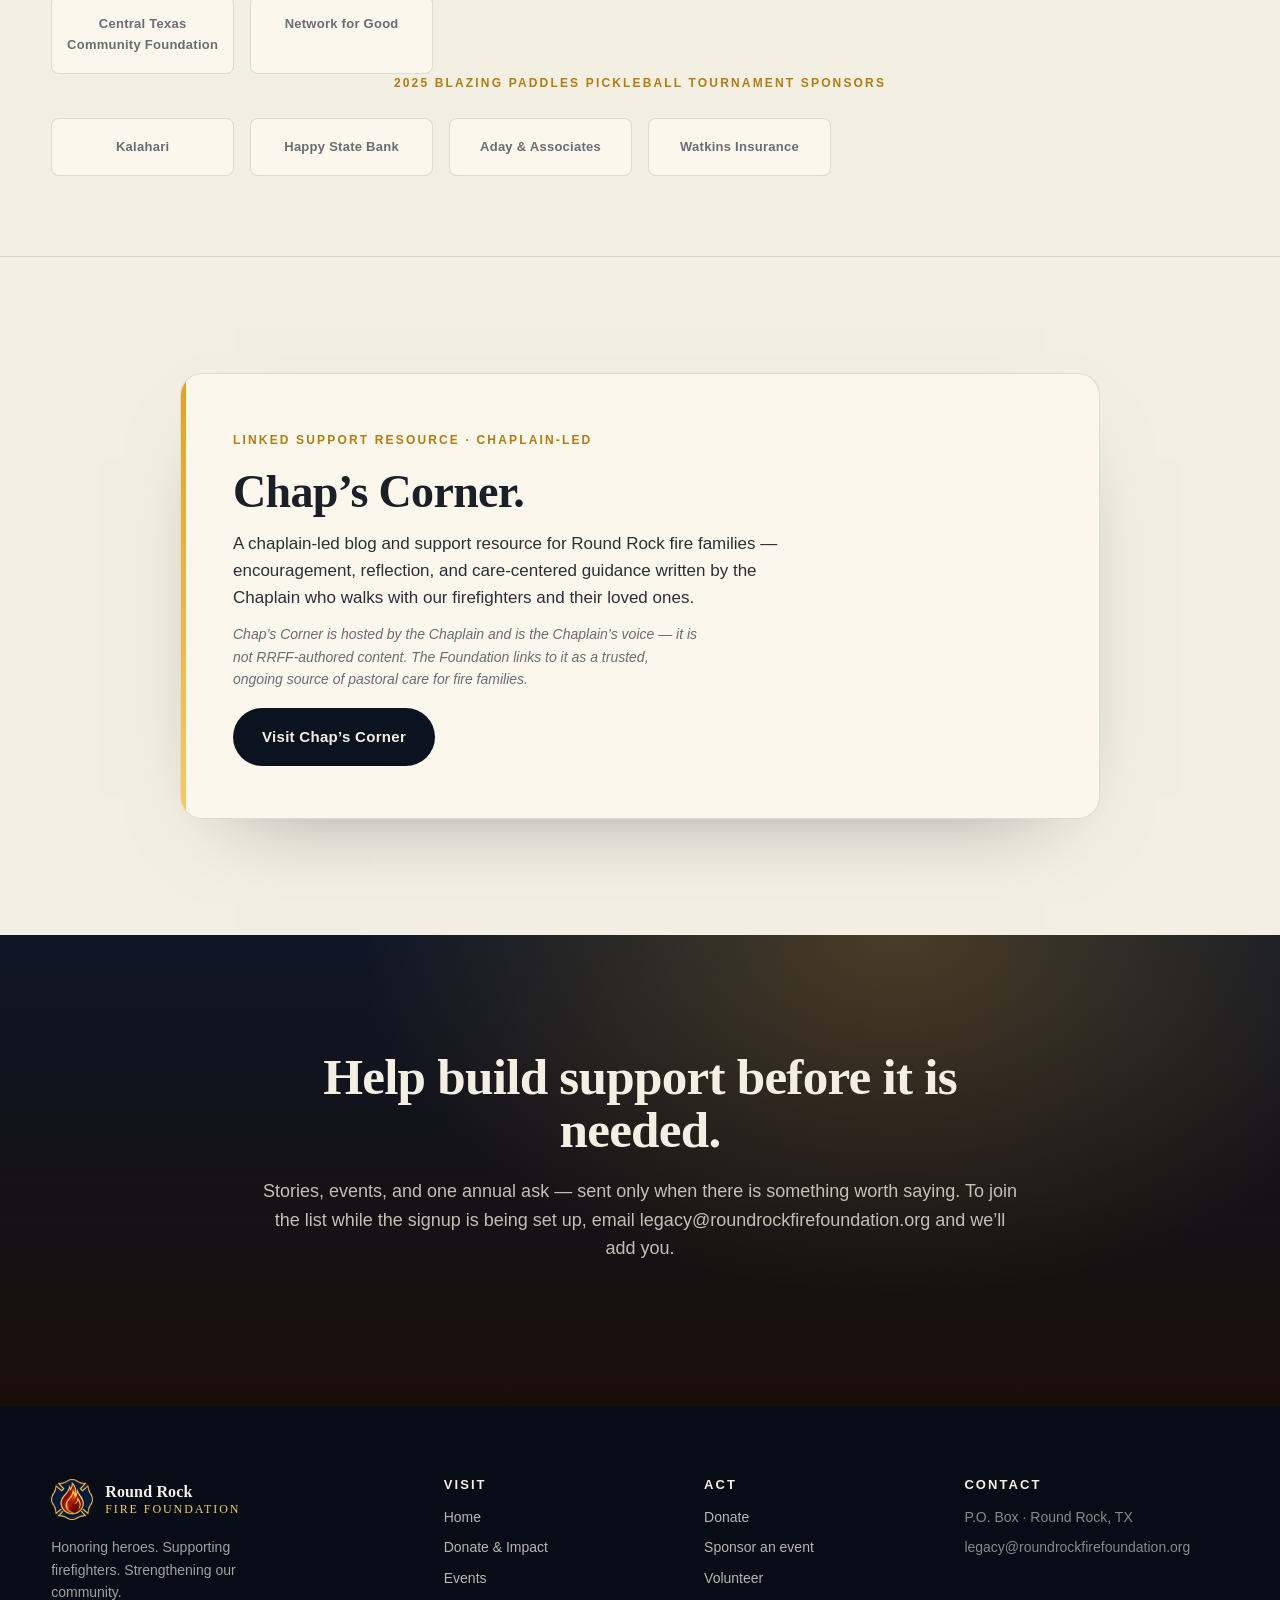
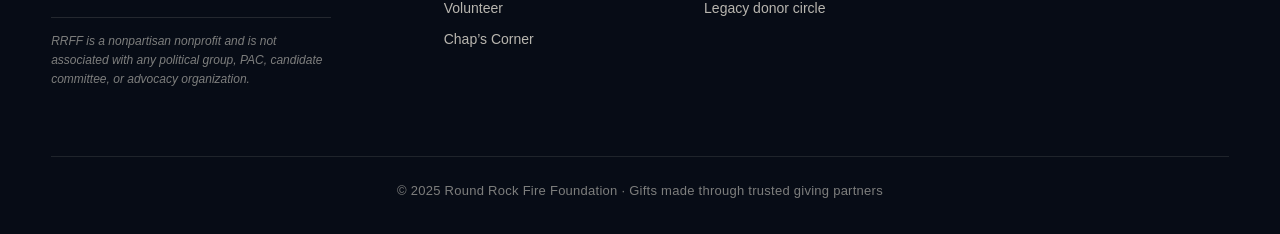
==== commit 368a5433: "Remove careful stewardship block; keep trust buttons - donate.html: drop eyebrow, heading, sub copy," ====
--- a/index.html
+++ b/index.html
@@ -218,7 +218,7 @@
       <ul class="legacy-points">
         <li><span class="legacy-mark">01</span><div><strong>Become part of the legacy.</strong> The first supporters of the 1884 Fund are helping establish long-term care and support for Round Rock fire families.</div></li>
         <li><span class="legacy-mark">02</span><div><strong>Confidential and structured.</strong> The 1884 Fund is designed as a private, dedicated emergency-relief fund — built so support is ready before a family ever has to ask.</div></li>
-        <li><span class="legacy-mark">03</span><div><strong>Stewarded carefully.</strong> Gifts to the Round Rock Fire Foundation are made through trusted giving pathways with Central Texas Community Foundation and Network for Good. You receive a tax-deductible receipt.</div></li>
+        <li><span class="legacy-mark">03</span><div><strong>Trusted giving pathways.</strong> Gifts to the Round Rock Fire Foundation are made through trusted giving pathways with Central Texas Community Foundation and Network for Good. You receive a tax-deductible receipt.</div></li>
       </ul>
       <div class="legacy-actions">
         <a class="btn btn-gold btn-lg" href="https://ctxcf.networkforgood.com/projects/252774-the-round-rock-fire-foundation" target="_blank" rel="noopener">Become a Founding Legacy Donor</a>
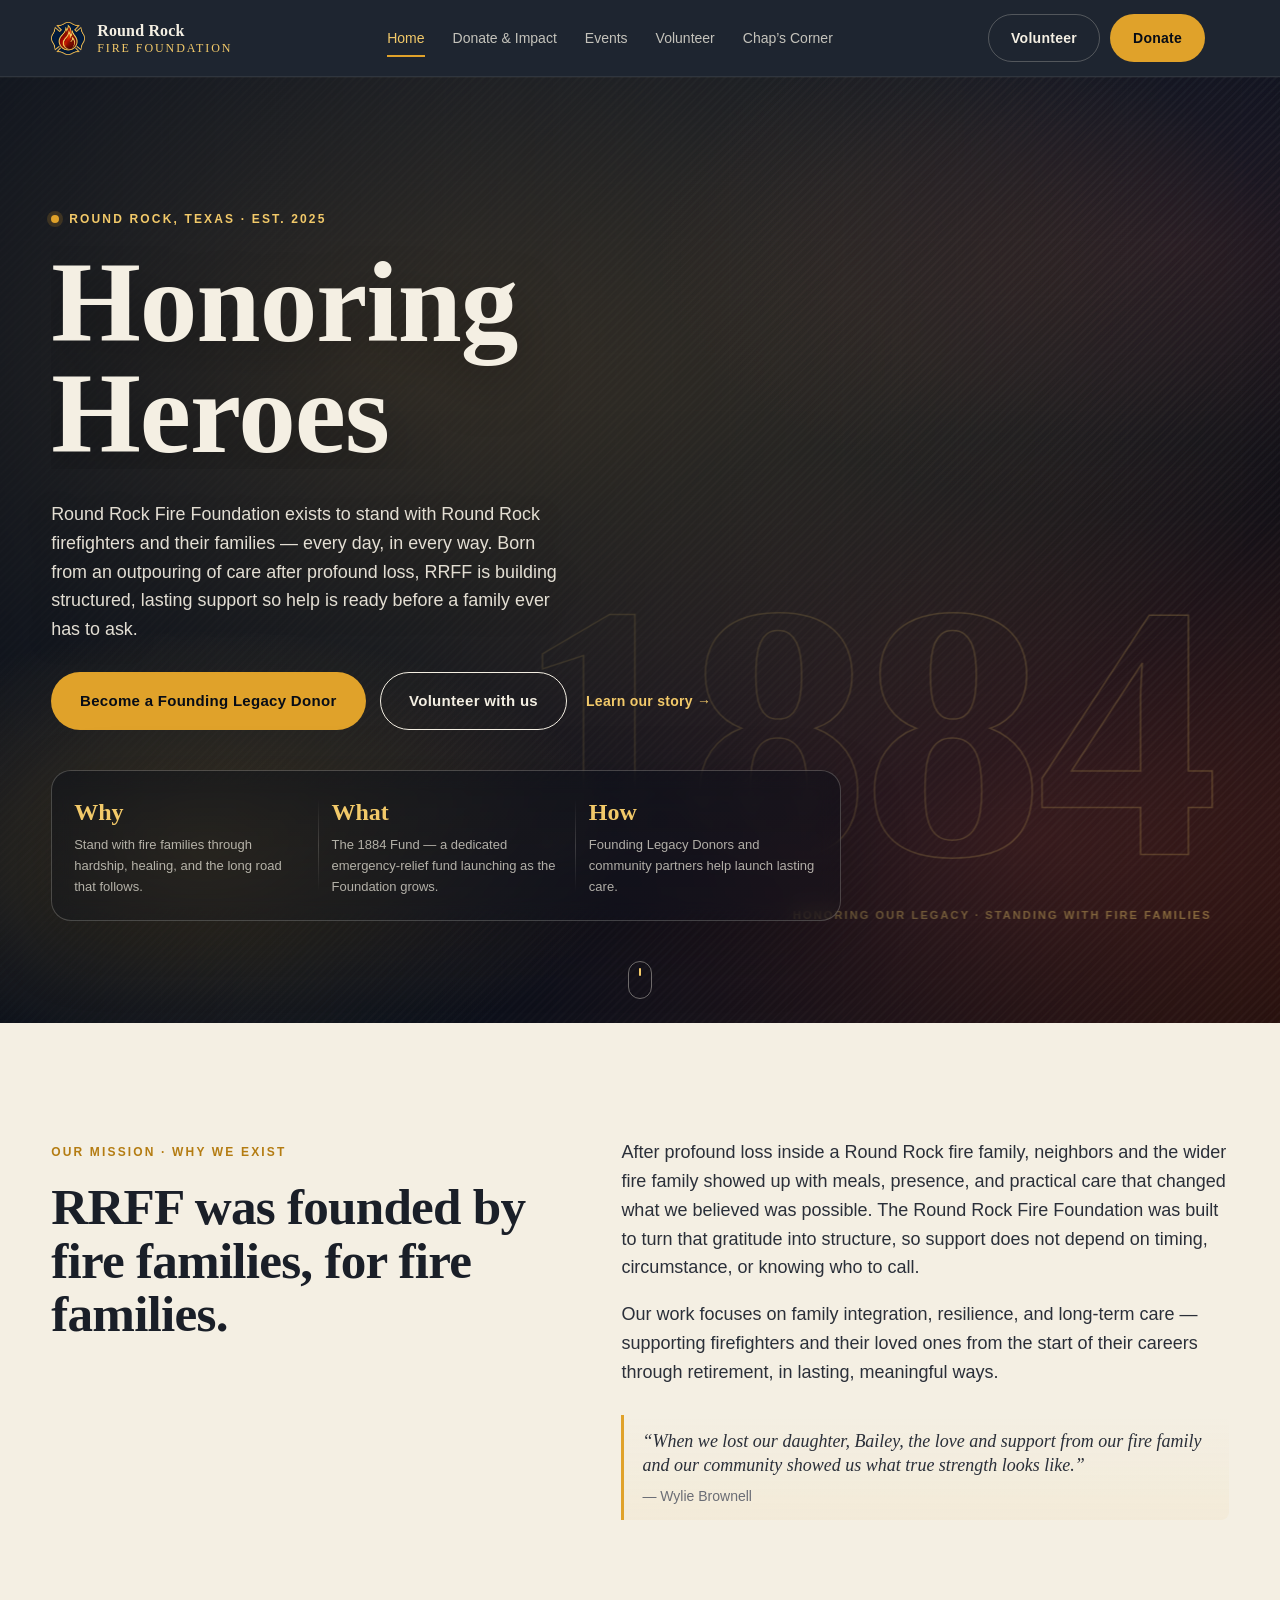
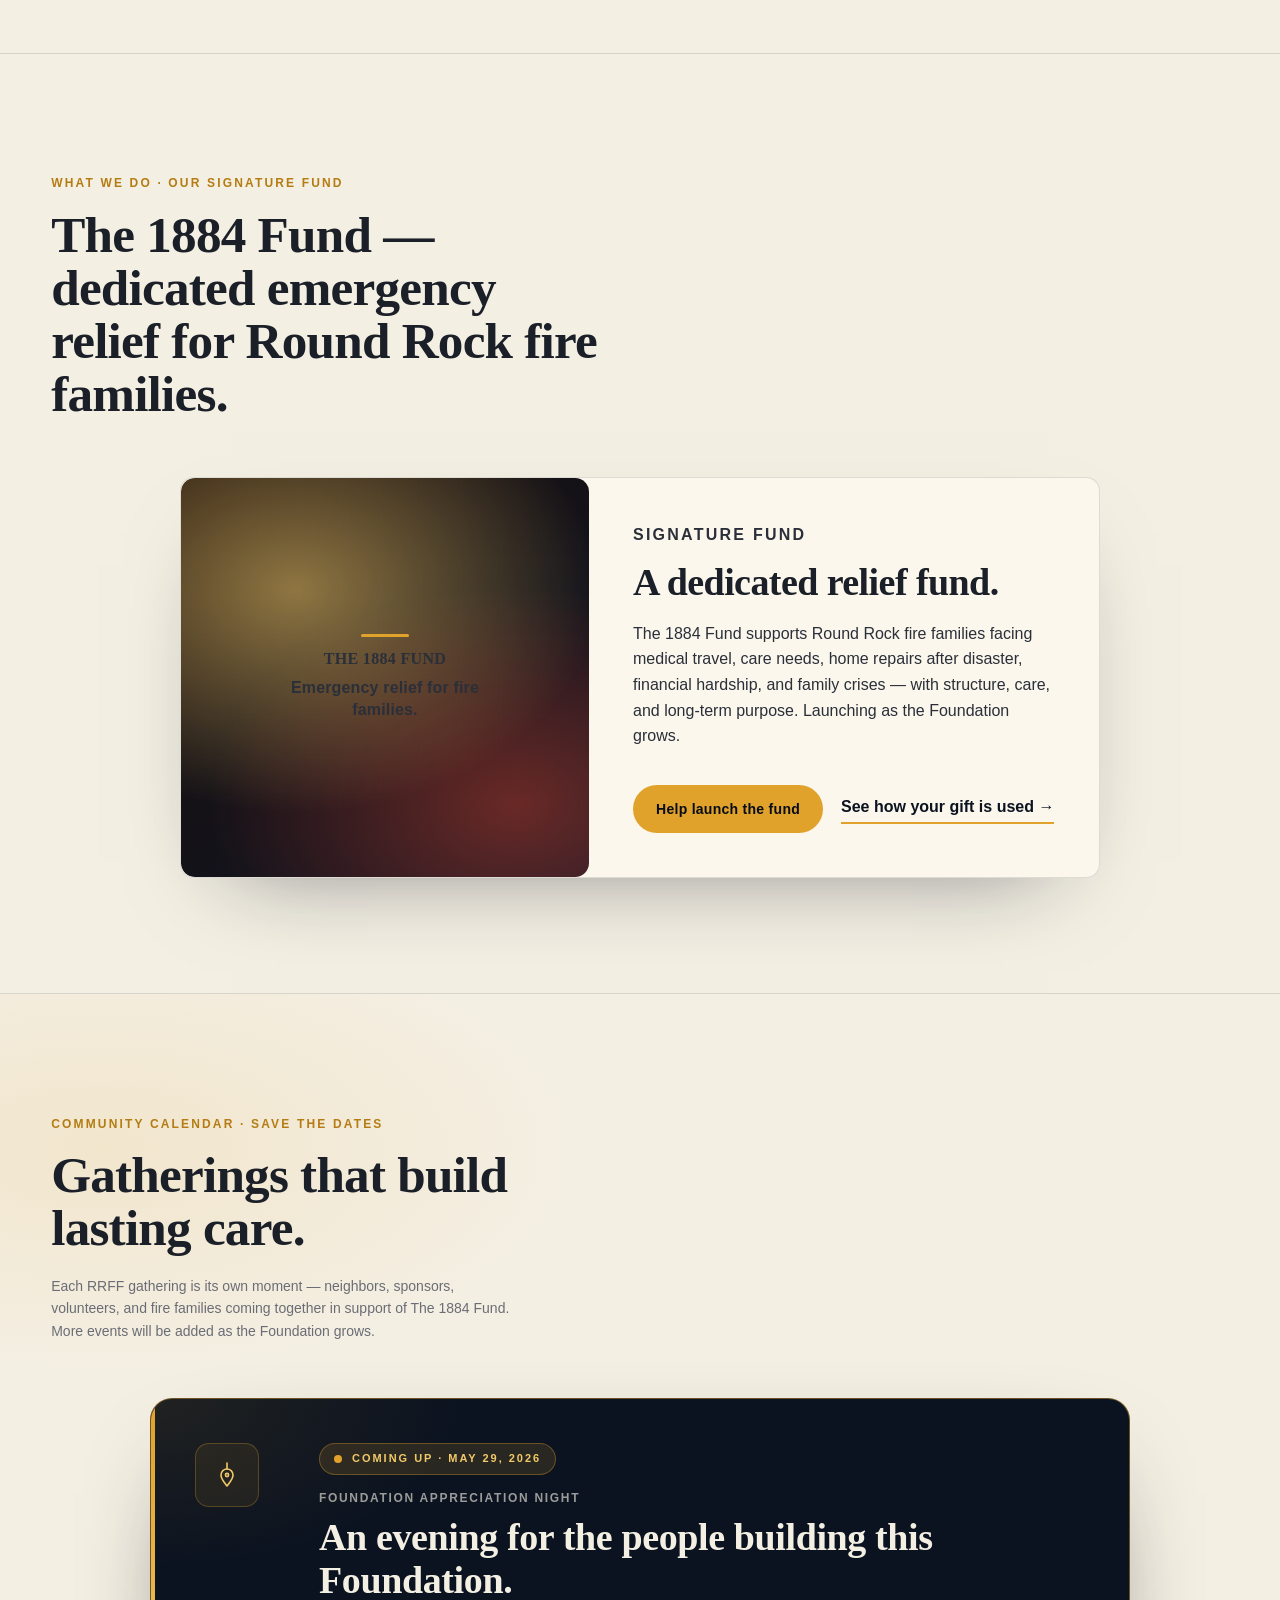
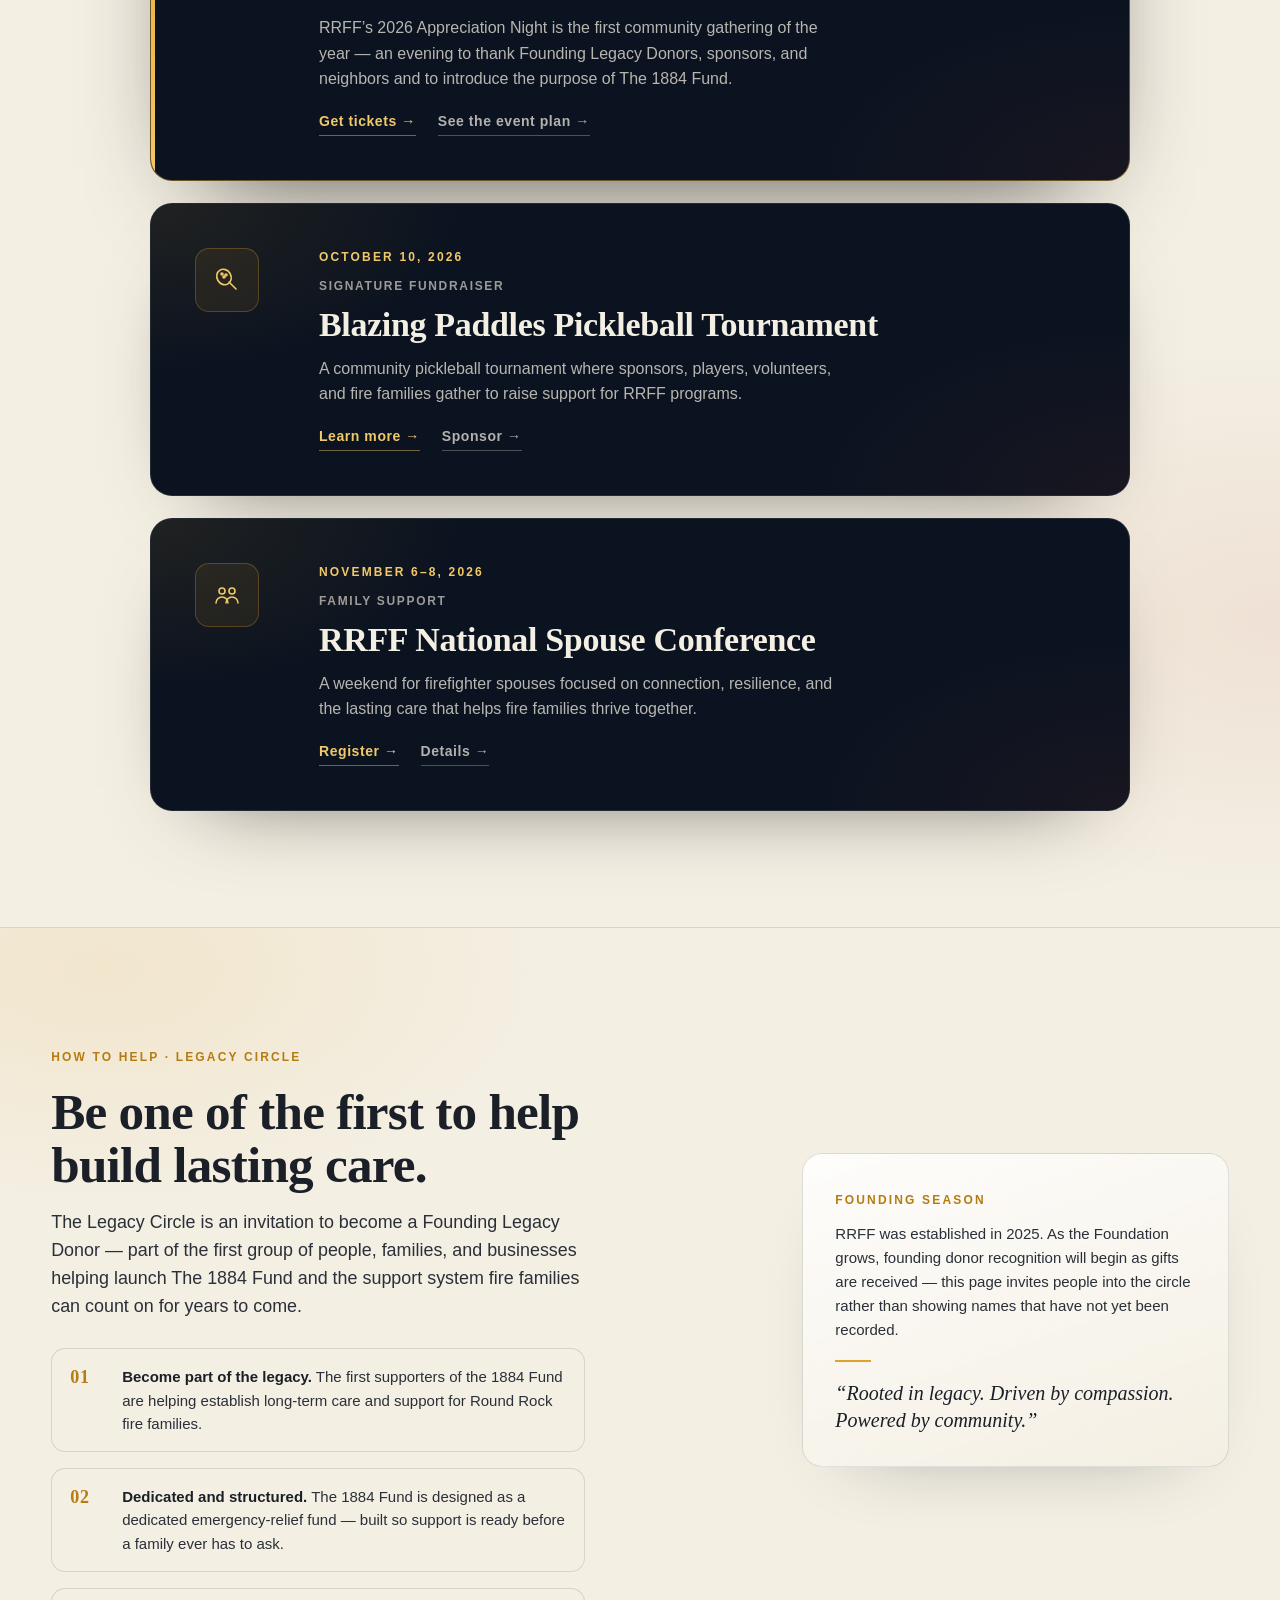
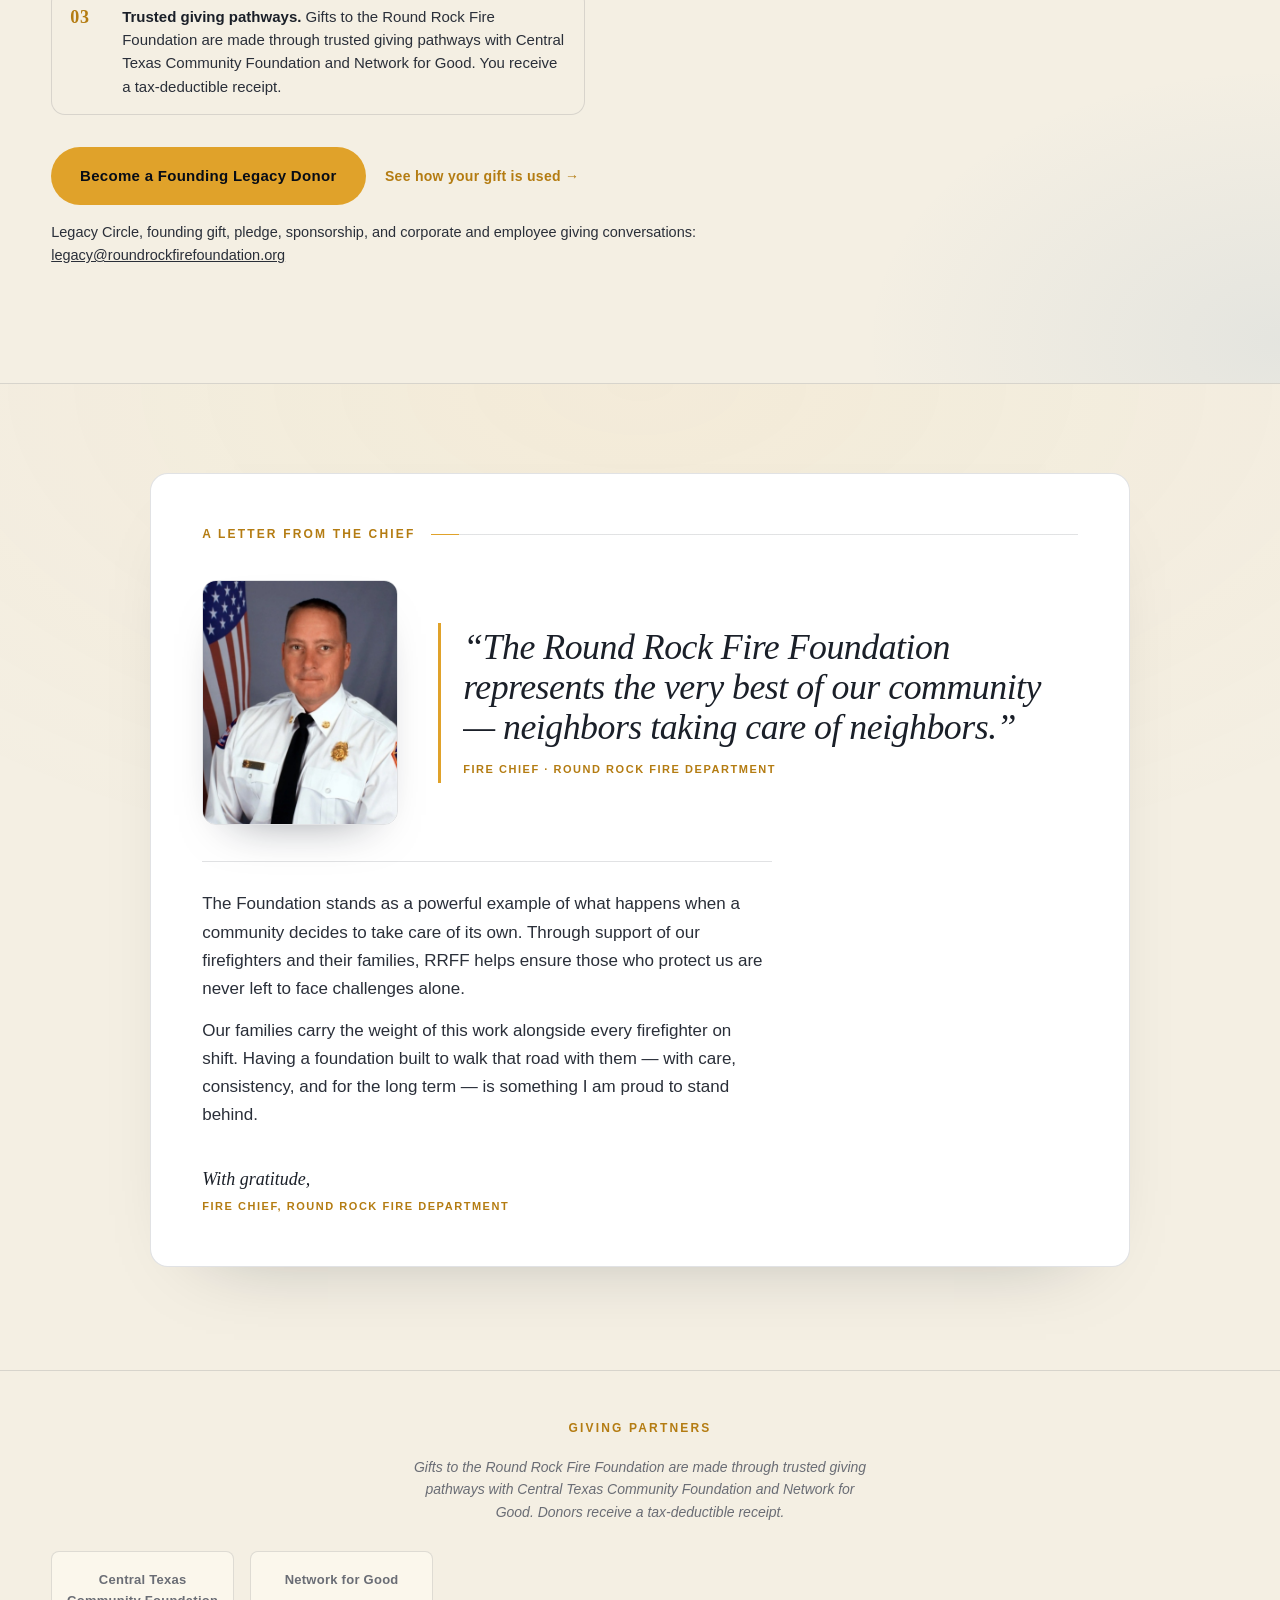
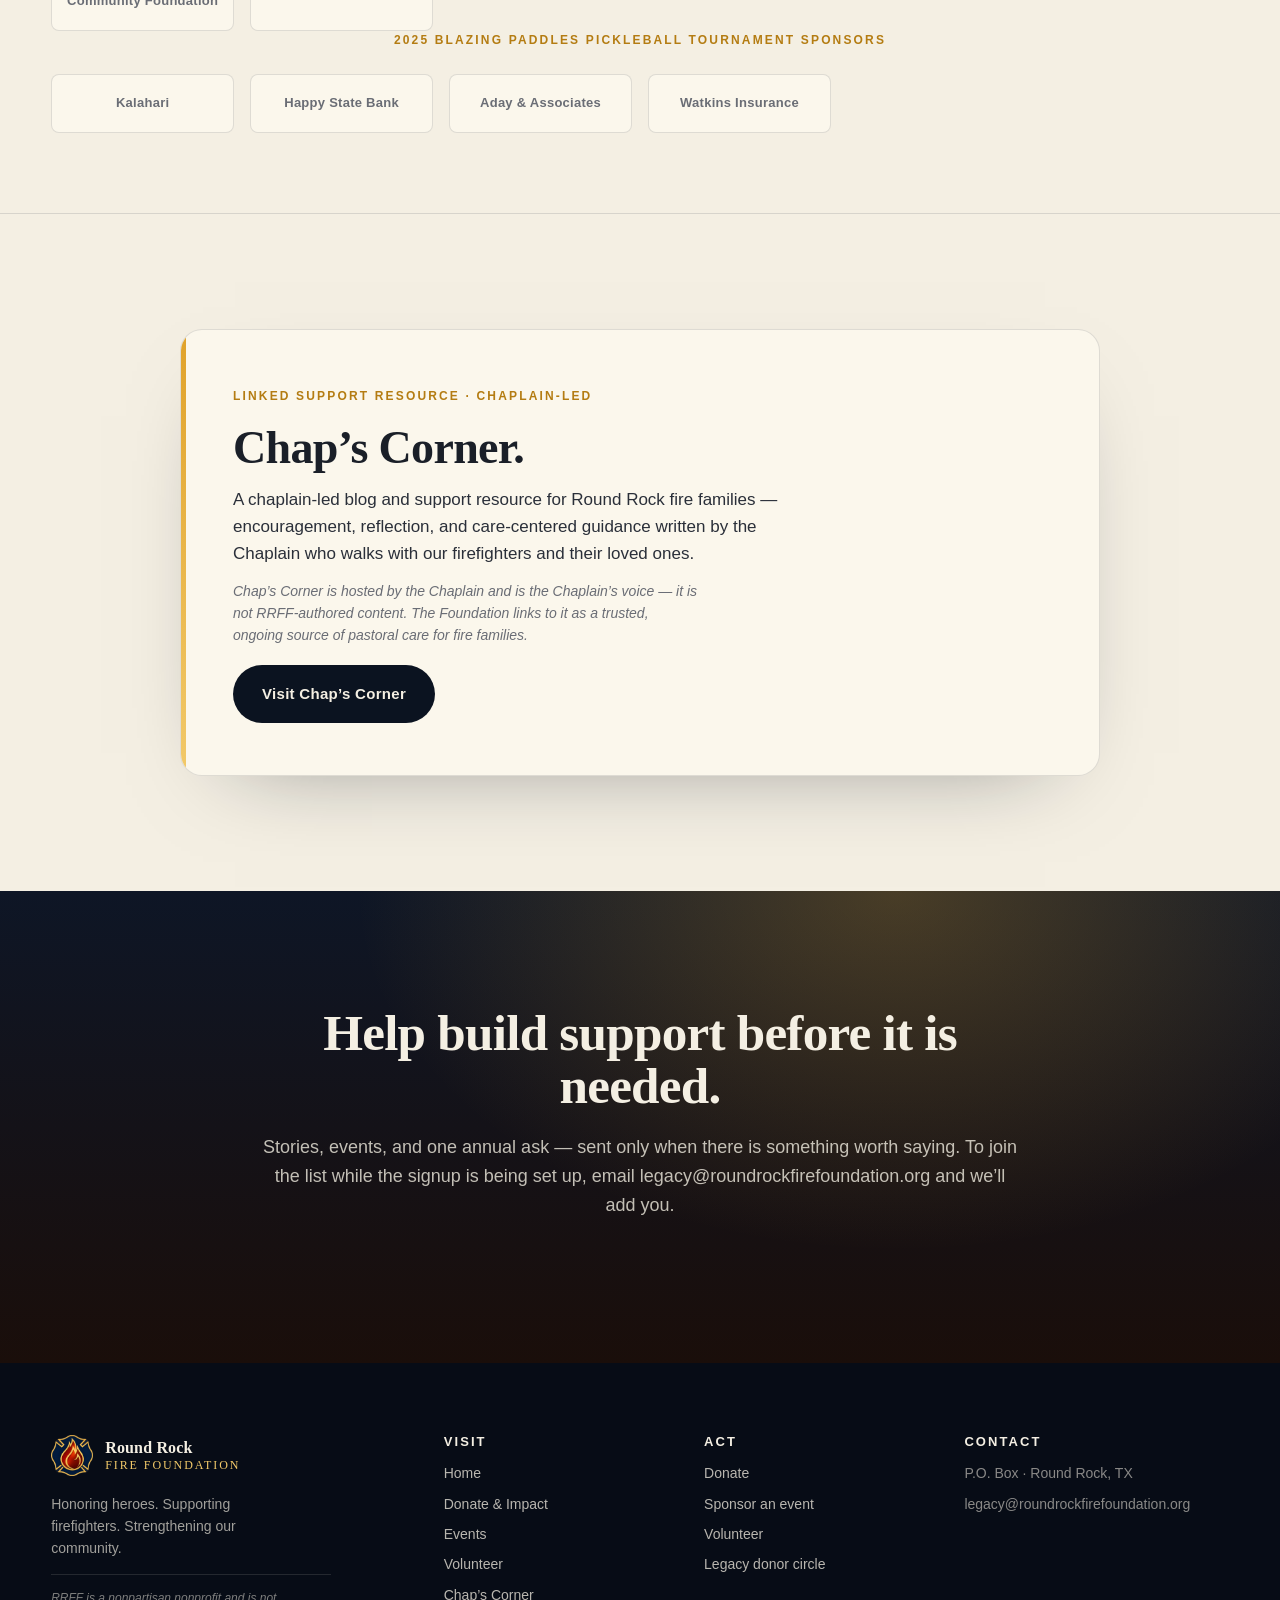
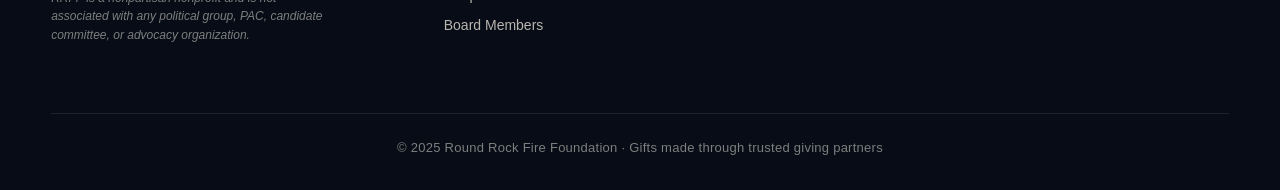
==== commit 2ca82fdb: "Add Board Members footer link; drop 'confidential' from public copy Co-Authored-By: Claude Opus 4.7 " ====
--- a/index.html
+++ b/index.html
@@ -53,7 +53,7 @@
     <p class="eyebrow"><span class="dot"></span>Round Rock, Texas · Est. 2025</p>
     <h1 class="display hero-title">Honoring Heroes</h1>
     <p class="lede">
-      Round Rock Fire Foundation exists to stand with Round Rock firefighters and their families — every day, in every way. Born from an outpouring of care after profound loss, RRFF is building structured, confidential, lasting support so help is ready before a family ever has to ask.
+      Round Rock Fire Foundation exists to stand with Round Rock firefighters and their families — every day, in every way. Born from an outpouring of care after profound loss, RRFF is building structured, lasting support so help is ready before a family ever has to ask.
     </p>
     <div class="hero-actions">
       <a class="btn btn-gold btn-lg" href="https://ctxcf.networkforgood.com/projects/252774-the-round-rock-fire-foundation" target="_blank" rel="noopener">Become a Founding Legacy Donor</a>
@@ -63,7 +63,7 @@
 
     <ul class="hero-meta" aria-label="What RRFF is building">
       <li><strong>Why</strong><span>Stand with fire families through hardship, healing, and the long road that follows.</span></li>
-      <li><strong>What</strong><span>The 1884 Fund — a confidential emergency-relief fund launching as the Foundation grows.</span></li>
+      <li><strong>What</strong><span>The 1884 Fund — a dedicated emergency-relief fund launching as the Foundation grows.</span></li>
       <li><strong>How</strong><span>Founding Legacy Donors and community partners help launch lasting care.</span></li>
     </ul>
   </div>
@@ -99,7 +99,7 @@
 <section id="programs" class="band band-cream">
   <div class="band-head">
     <p class="eyebrow eyebrow-dark">What we do · Our signature fund</p>
-    <h2 class="h-display">The 1884 Fund — confidential emergency relief for Round Rock fire families.</h2>
+    <h2 class="h-display">The 1884 Fund — dedicated emergency relief for Round Rock fire families.</h2>
   </div>
 
   <div class="program-grid program-grid-solo">
@@ -113,7 +113,7 @@
       </div>
       <div class="program-body">
         <p class="program-tag">Signature fund</p>
-        <h3>A dedicated, confidential relief fund.</h3>
+        <h3>A dedicated relief fund.</h3>
         <p>The 1884 Fund supports Round Rock fire families facing medical travel, care needs, home repairs after disaster, financial hardship, and family crises — with structure, care, and long-term purpose. Launching as the Foundation grows.</p>
         <div class="program-actions">
           <a class="btn btn-gold" href="https://ctxcf.networkforgood.com/projects/252774-the-round-rock-fire-foundation" target="_blank" rel="noopener">Help launch the fund</a>
@@ -217,7 +217,7 @@
       </p>
       <ul class="legacy-points">
         <li><span class="legacy-mark">01</span><div><strong>Become part of the legacy.</strong> The first supporters of the 1884 Fund are helping establish long-term care and support for Round Rock fire families.</div></li>
-        <li><span class="legacy-mark">02</span><div><strong>Confidential and structured.</strong> The 1884 Fund is designed as a private, dedicated emergency-relief fund — built so support is ready before a family ever has to ask.</div></li>
+        <li><span class="legacy-mark">02</span><div><strong>Dedicated and structured.</strong> The 1884 Fund is designed as a dedicated emergency-relief fund — built so support is ready before a family ever has to ask.</div></li>
         <li><span class="legacy-mark">03</span><div><strong>Trusted giving pathways.</strong> Gifts to the Round Rock Fire Foundation are made through trusted giving pathways with Central Texas Community Foundation and Network for Good. You receive a tax-deductible receipt.</div></li>
       </ul>
       <div class="legacy-actions">
@@ -330,6 +330,7 @@
         <li><a href="events.html">Events</a></li>
         <li><a href="volunteer.html">Volunteer</a></li>
         <li><a href="https://www.roundrockfirefoundation.org/firechaplain">Chap’s Corner</a></li>
+        <li><a href="https://www.roundrockfirefoundation.org/board-members">Board Members</a></li>
       </ul>
     </div>
     <div>
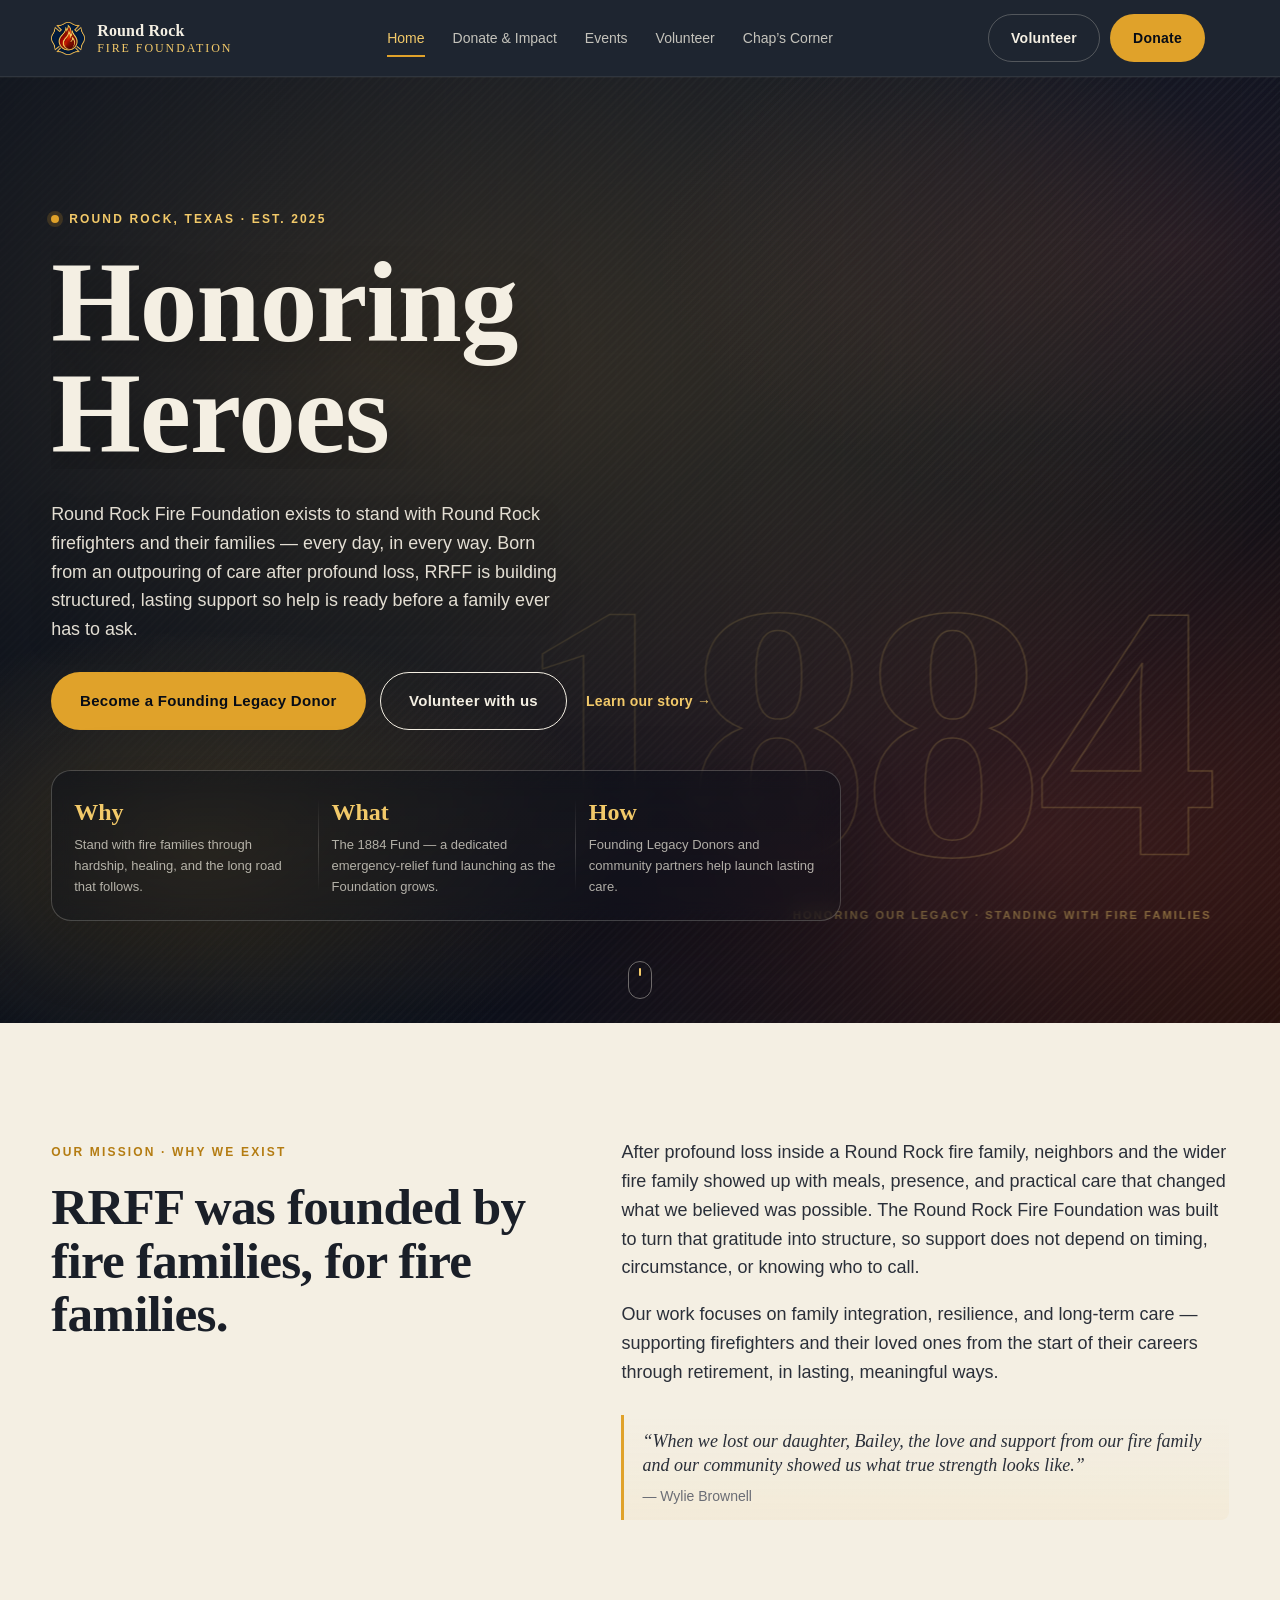
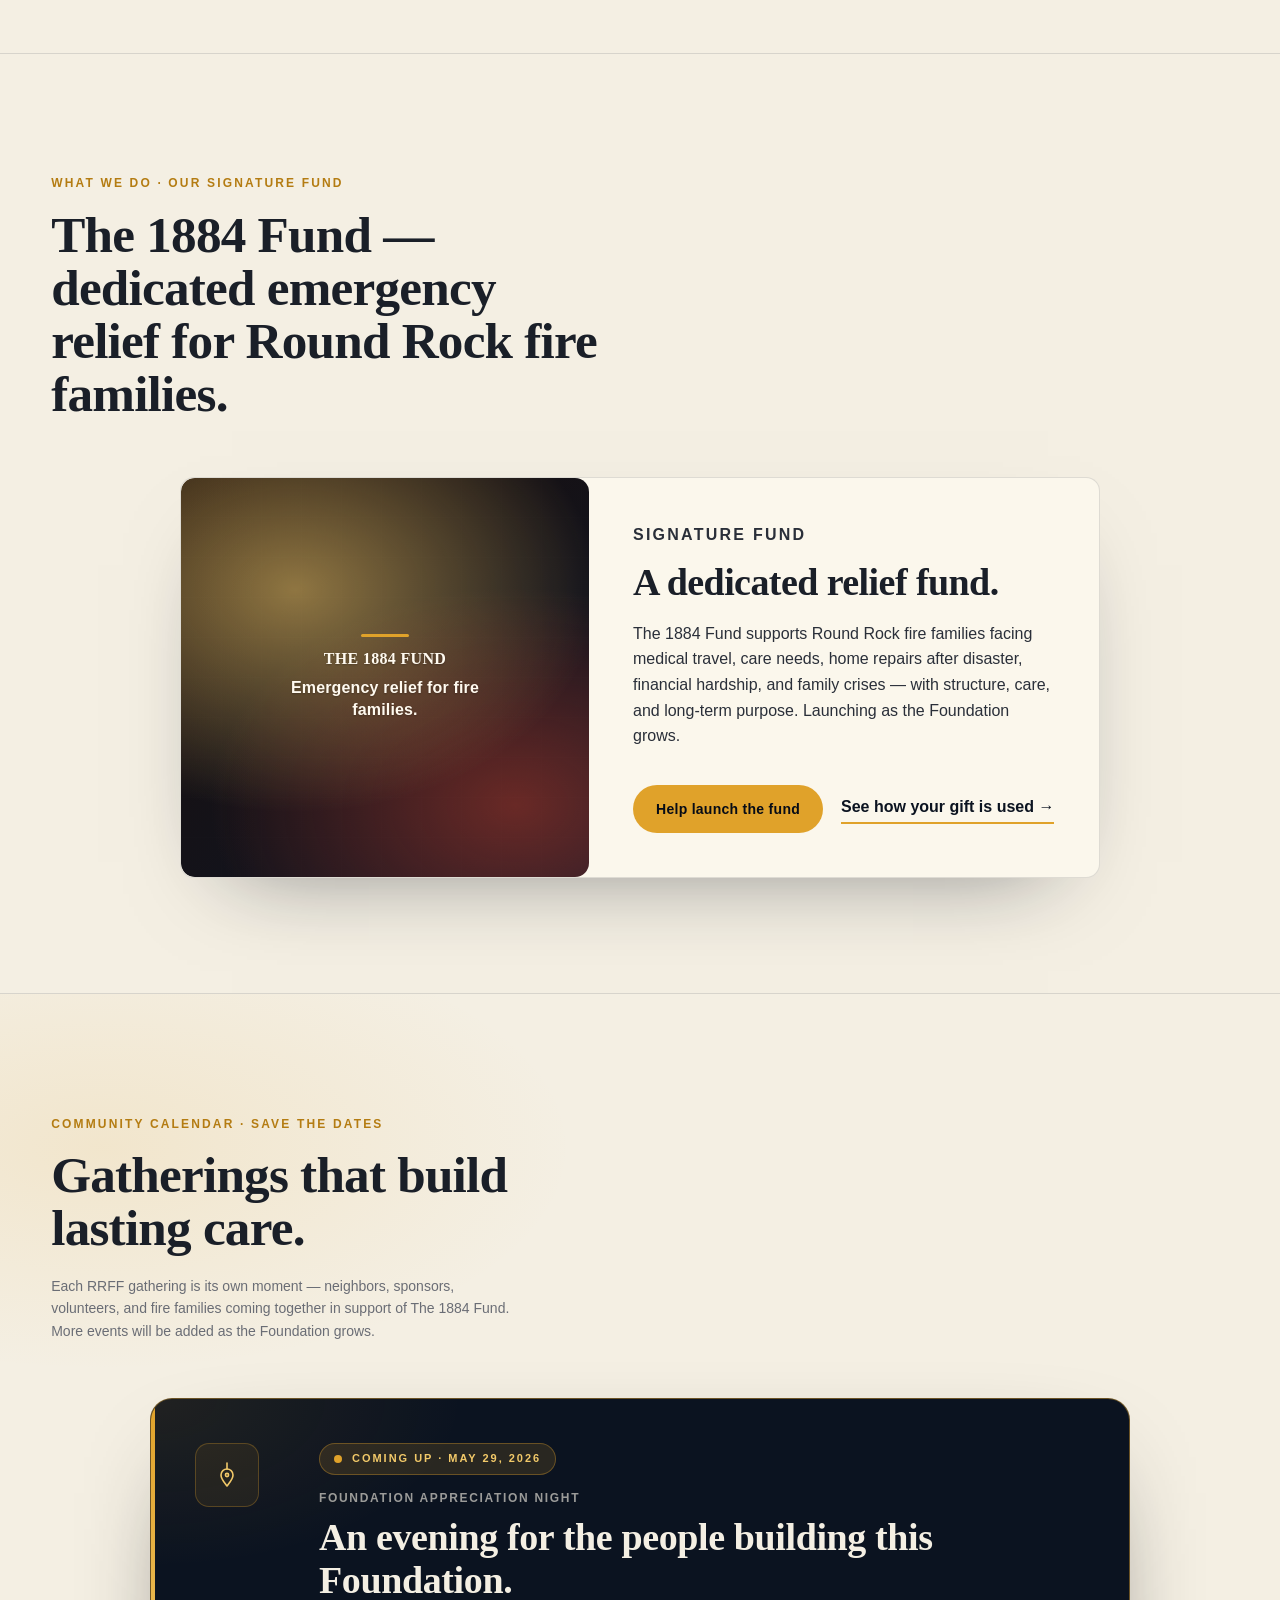
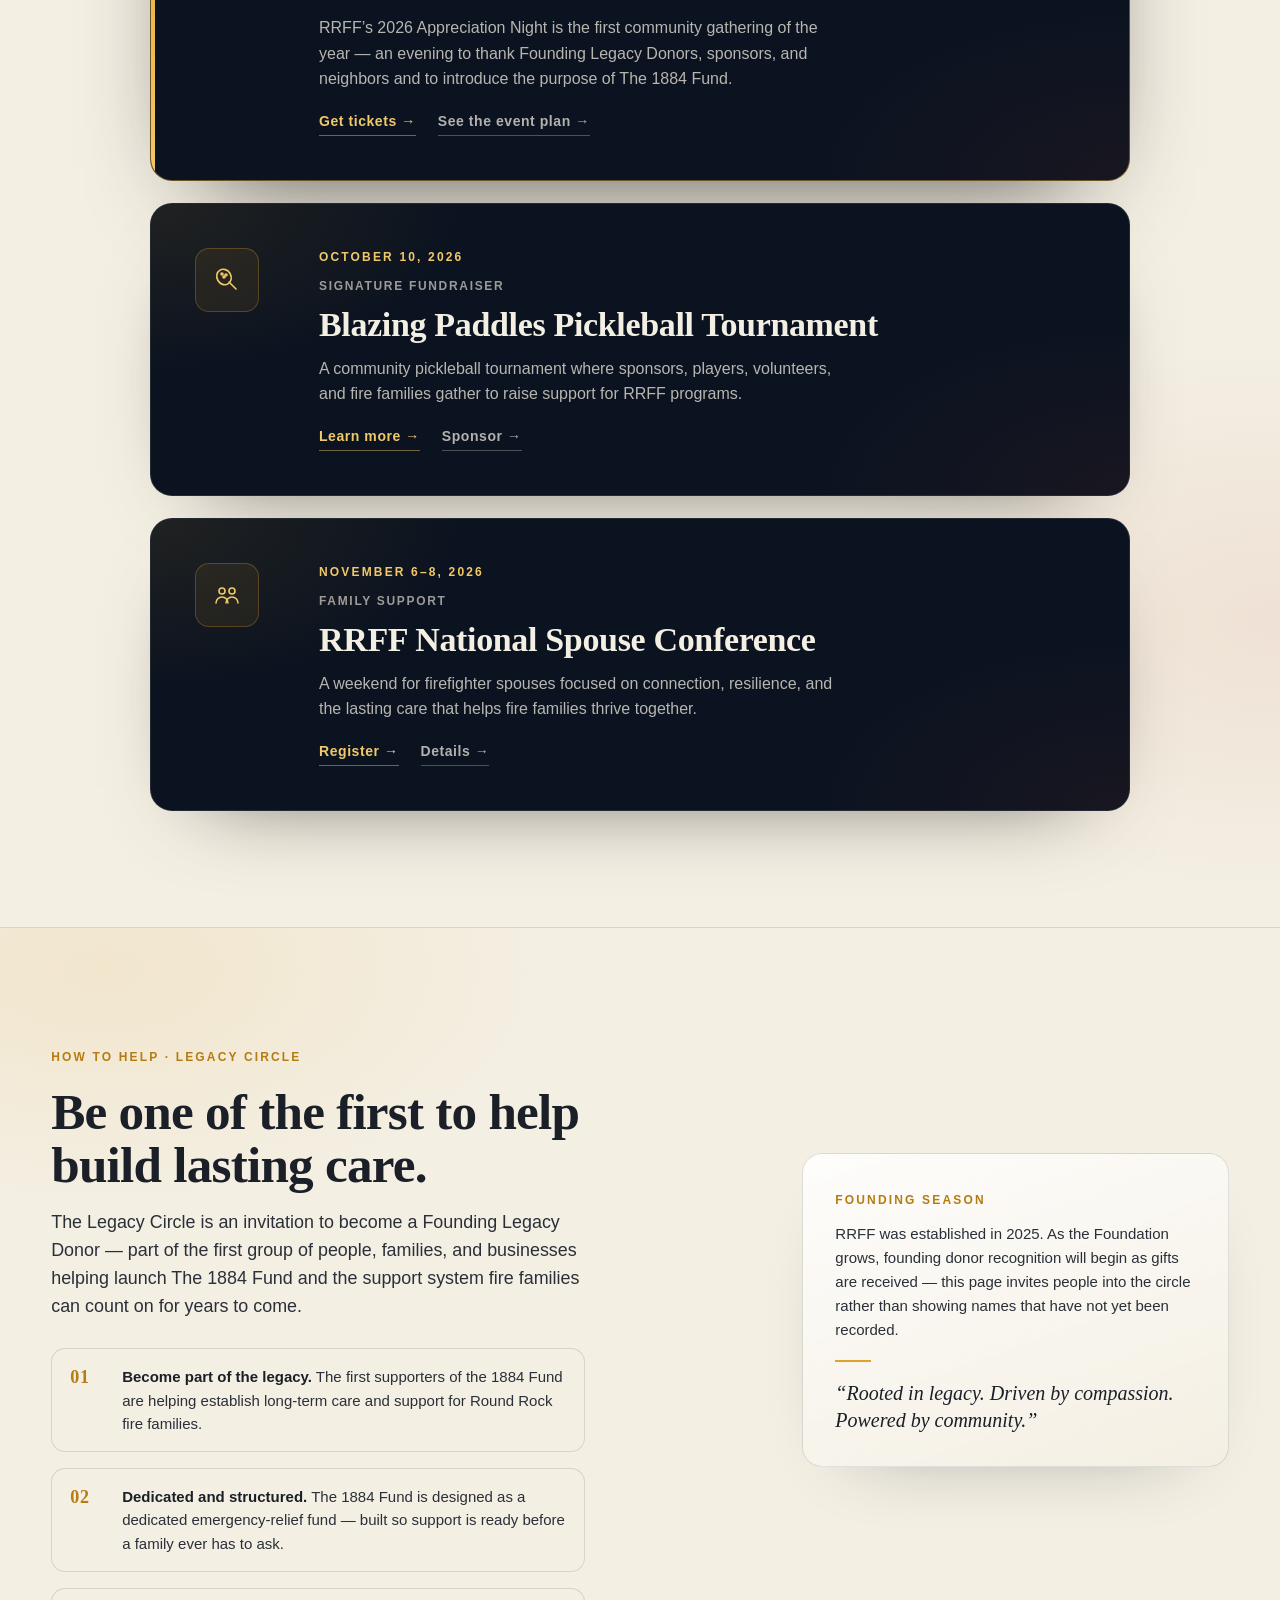
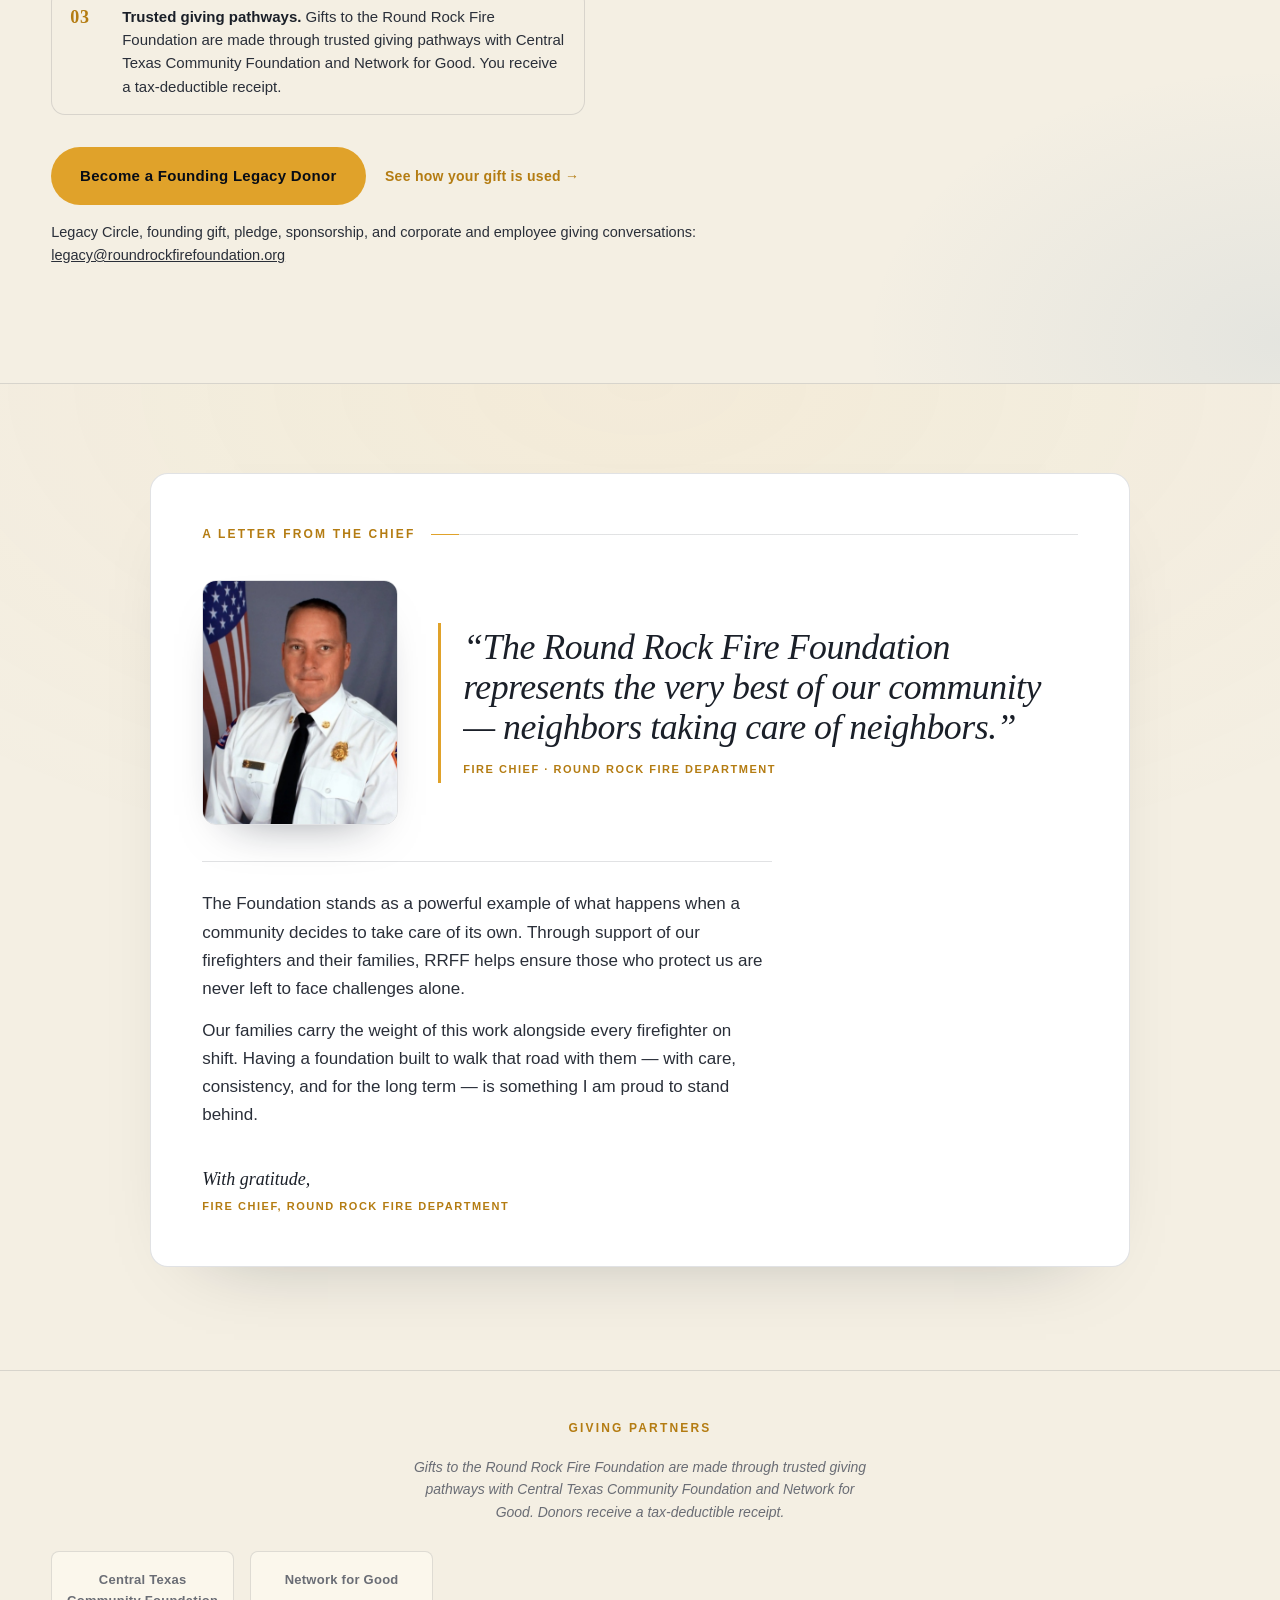
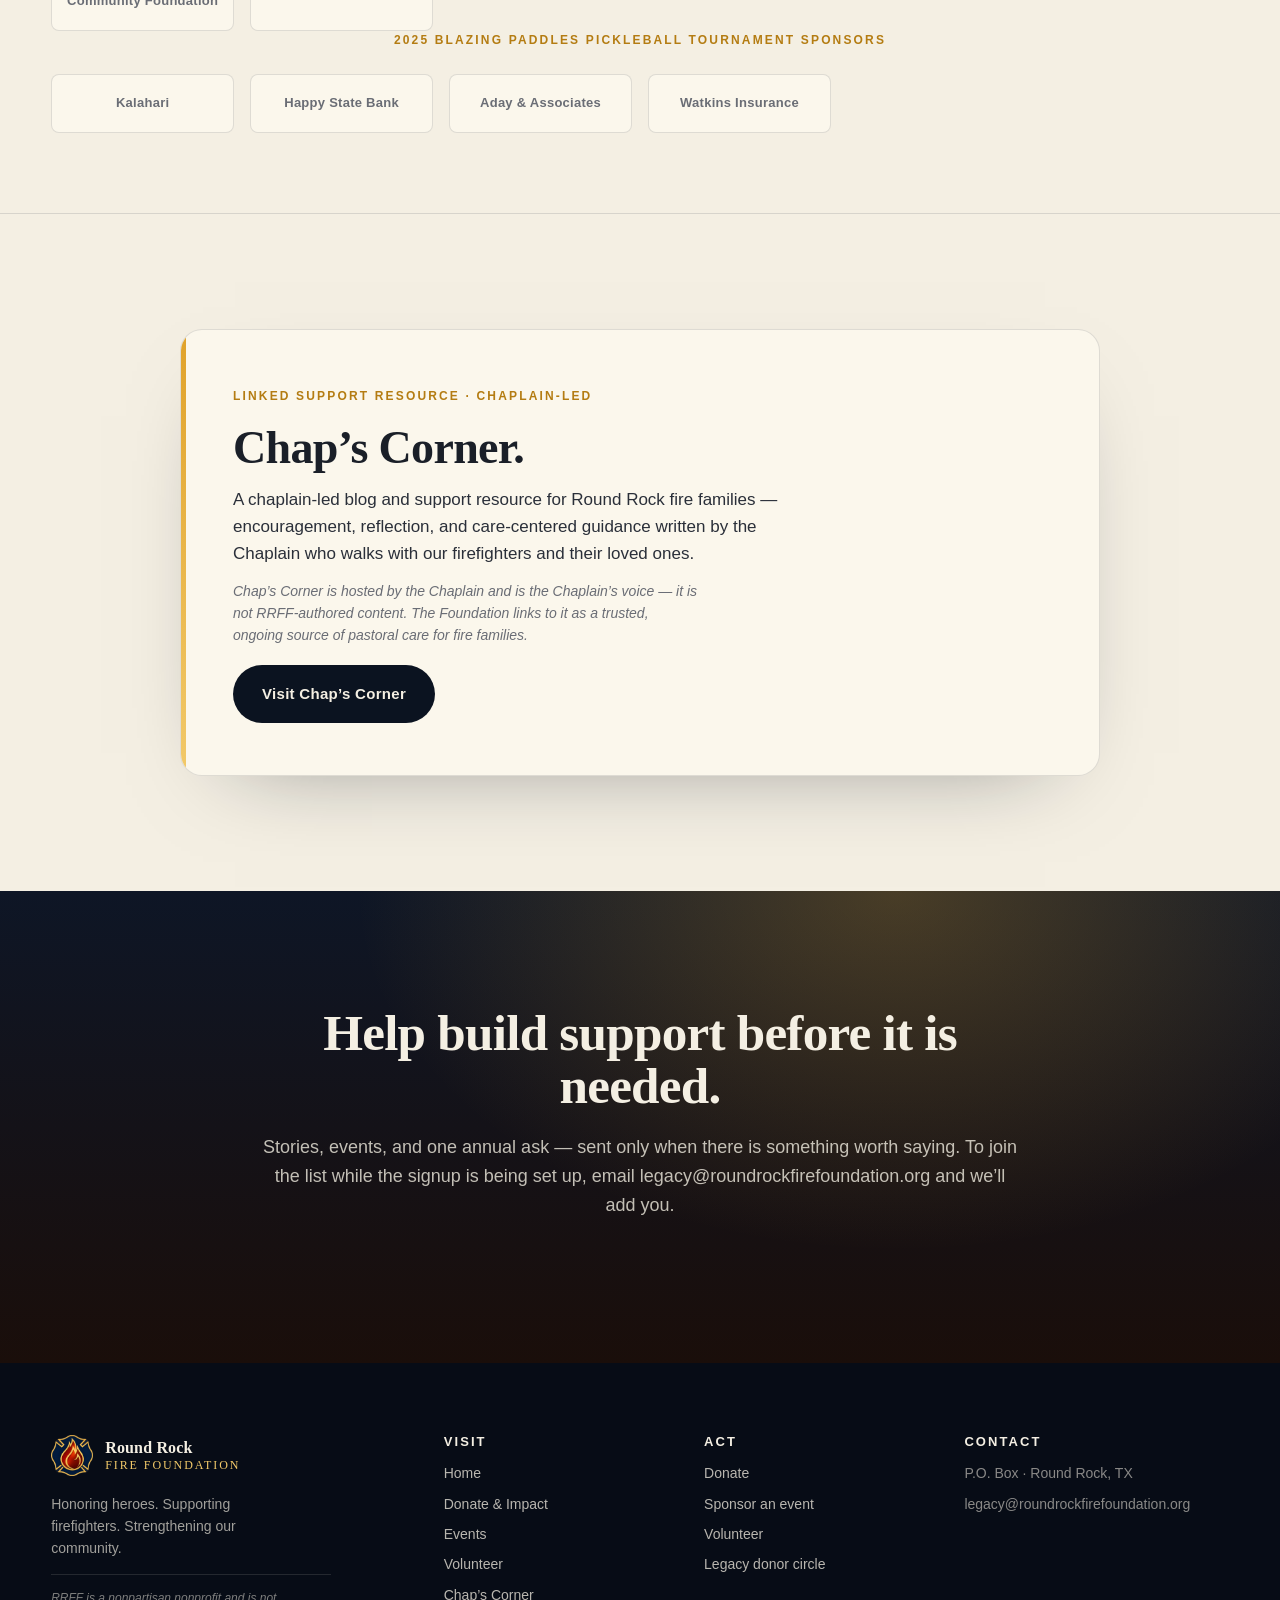
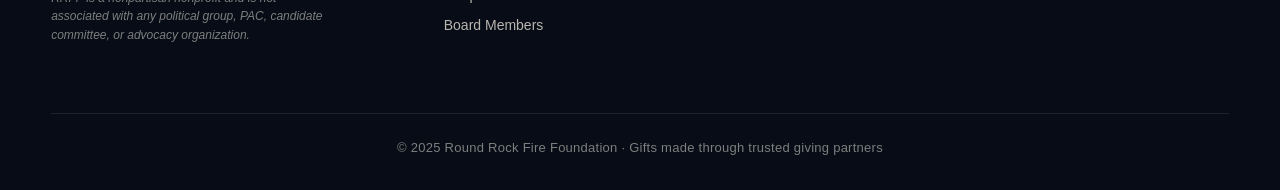
==== commit 1272f872: "Force white text in 1884 Fund panel; route volunteer CTAs to Squarespace - css/site.css: brand-panel" ====
--- a/index.html
+++ b/index.html
@@ -23,12 +23,12 @@
     <a href="index.html" class="is-active">Home</a>
     <a href="donate.html">Donate &amp; Impact</a>
     <a href="events.html">Events</a>
-    <a href="volunteer.html">Volunteer</a>
+    <a href="https://www.roundrockfirefoundation.org/get-involved">Volunteer</a>
     <a href="https://www.roundrockfirefoundation.org/firechaplain">Chap’s Corner</a>
   </nav>
 
   <div class="top-cta">
-    <a class="btn btn-ghost" href="volunteer.html">Volunteer</a>
+    <a class="btn btn-ghost" href="https://www.roundrockfirefoundation.org/get-involved">Volunteer</a>
     <a class="btn btn-gold" href="https://ctxcf.networkforgood.com/projects/252774-the-round-rock-fire-foundation" target="_blank" rel="noopener">Donate</a>
   </div>
 
@@ -57,7 +57,7 @@
     </p>
     <div class="hero-actions">
       <a class="btn btn-gold btn-lg" href="https://ctxcf.networkforgood.com/projects/252774-the-round-rock-fire-foundation" target="_blank" rel="noopener">Become a Founding Legacy Donor</a>
-      <a class="btn btn-outline btn-lg" href="volunteer.html">Volunteer with us</a>
+      <a class="btn btn-outline btn-lg" href="https://www.roundrockfirefoundation.org/get-involved">Volunteer with us</a>
       <a class="btn btn-text" href="#mission">Learn our story →</a>
     </div>
 
@@ -328,7 +328,7 @@
         <li><a href="index.html">Home</a></li>
         <li><a href="donate.html">Donate &amp; Impact</a></li>
         <li><a href="events.html">Events</a></li>
-        <li><a href="volunteer.html">Volunteer</a></li>
+        <li><a href="https://www.roundrockfirefoundation.org/get-involved">Volunteer</a></li>
         <li><a href="https://www.roundrockfirefoundation.org/firechaplain">Chap’s Corner</a></li>
         <li><a href="https://www.roundrockfirefoundation.org/board-members">Board Members</a></li>
       </ul>
@@ -338,7 +338,7 @@
       <ul class="foot-list">
         <li><a href="https://ctxcf.networkforgood.com/projects/252774-the-round-rock-fire-foundation" target="_blank" rel="noopener">Donate</a></li>
         <li><a href="events.html">Sponsor an event</a></li>
-        <li><a href="volunteer.html">Volunteer</a></li>
+        <li><a href="https://www.roundrockfirefoundation.org/get-involved">Volunteer</a></li>
         <li><a href="donate.html">Legacy donor circle</a></li>
       </ul>
     </div>
--- a/css/site.css
+++ b/css/site.css
@@ -1188,7 +1188,9 @@
   opacity: .25;
   pointer-events: none;
 }
-.brand-panel-inner { position: relative; z-index: 1; max-width: 22ch; }
+.brand-panel-inner { position: relative; z-index: 1; max-width: 22ch; color: #fffaf0; }
+.brand-panel,
+.brand-panel * { color: #fffaf0 !important; }
 .brand-panel-title {
   font-family: var(--display);
   font-weight: 900;
@@ -1196,16 +1198,26 @@
   line-height: 1.02;
   letter-spacing: 0.02em;
   text-transform: uppercase;
-  color: var(--cream);
+  color: #fffaf0 !important;
   margin: 0 0 10px;
+  text-shadow: 0 1px 2px rgba(0,0,0,.25);
 }
 .brand-panel-sub {
   font-weight: 700;
   font-size: clamp(14px, 1.3vw, 17px);
   line-height: 1.35;
-  color: var(--cream);
+  color: #fffaf0 !important;
   letter-spacing: 0.01em;
   margin: 0;
+  text-shadow: 0 1px 2px rgba(0,0,0,.25);
+}
+.brand-panel-eyebrow {
+  color: #fffaf0 !important;
+  font-weight: 700;
+  letter-spacing: 0.16em;
+  text-transform: uppercase;
+  font-size: 12px;
+  margin: 0 0 8px;
 }
 .brand-panel-rule {
   display: block; width: 48px; height: 3px;
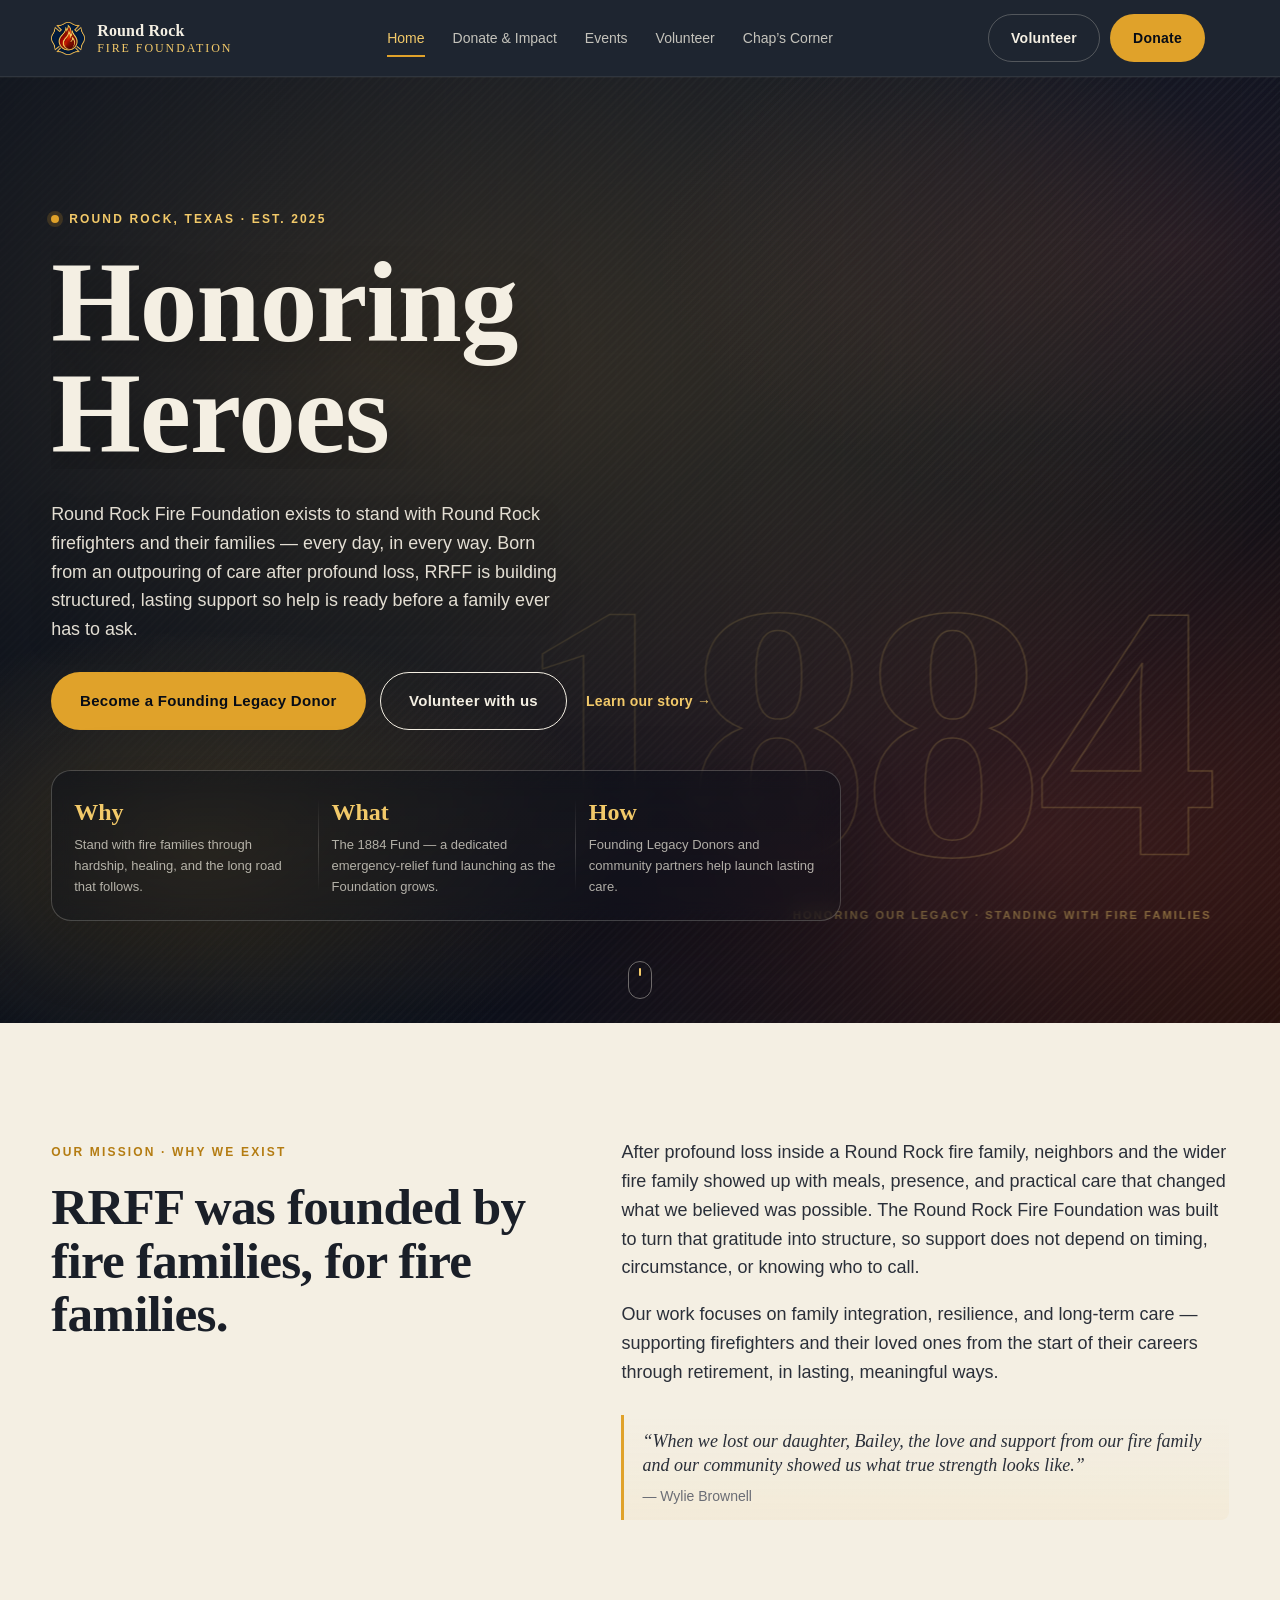
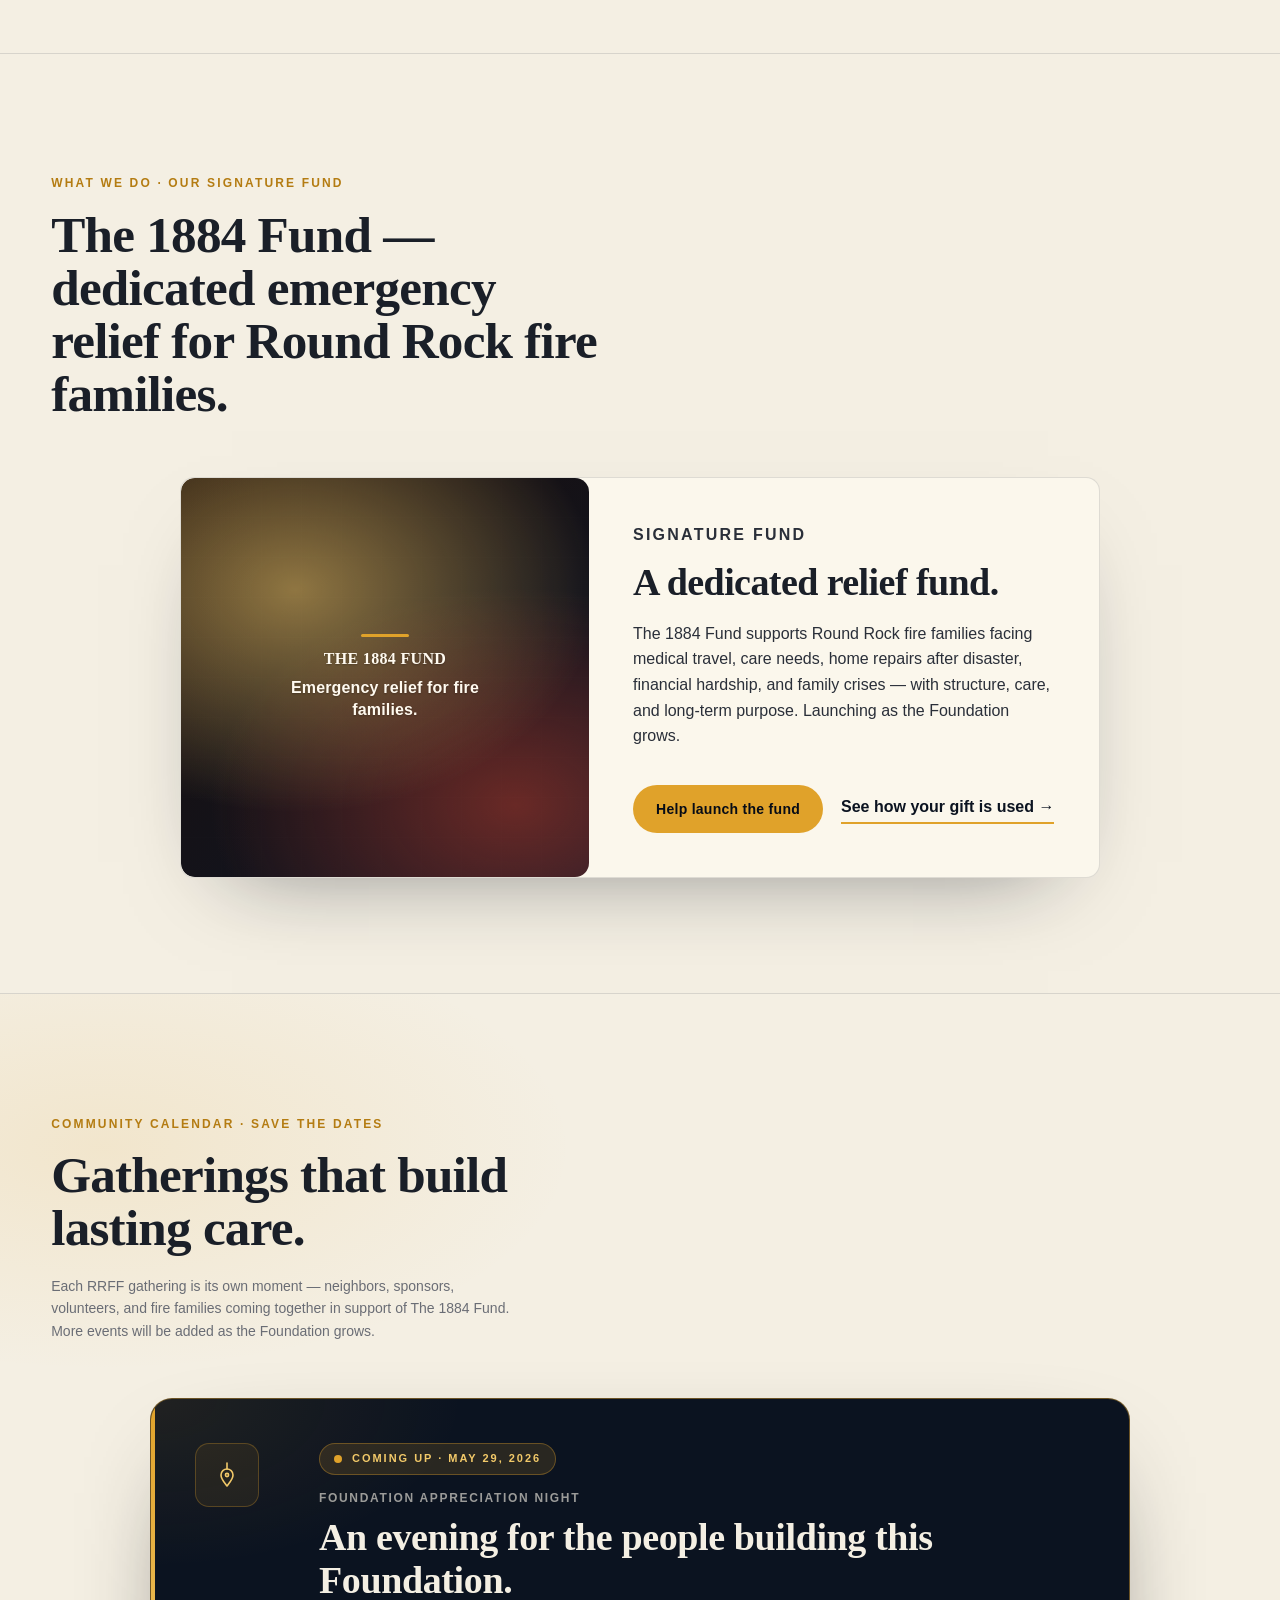
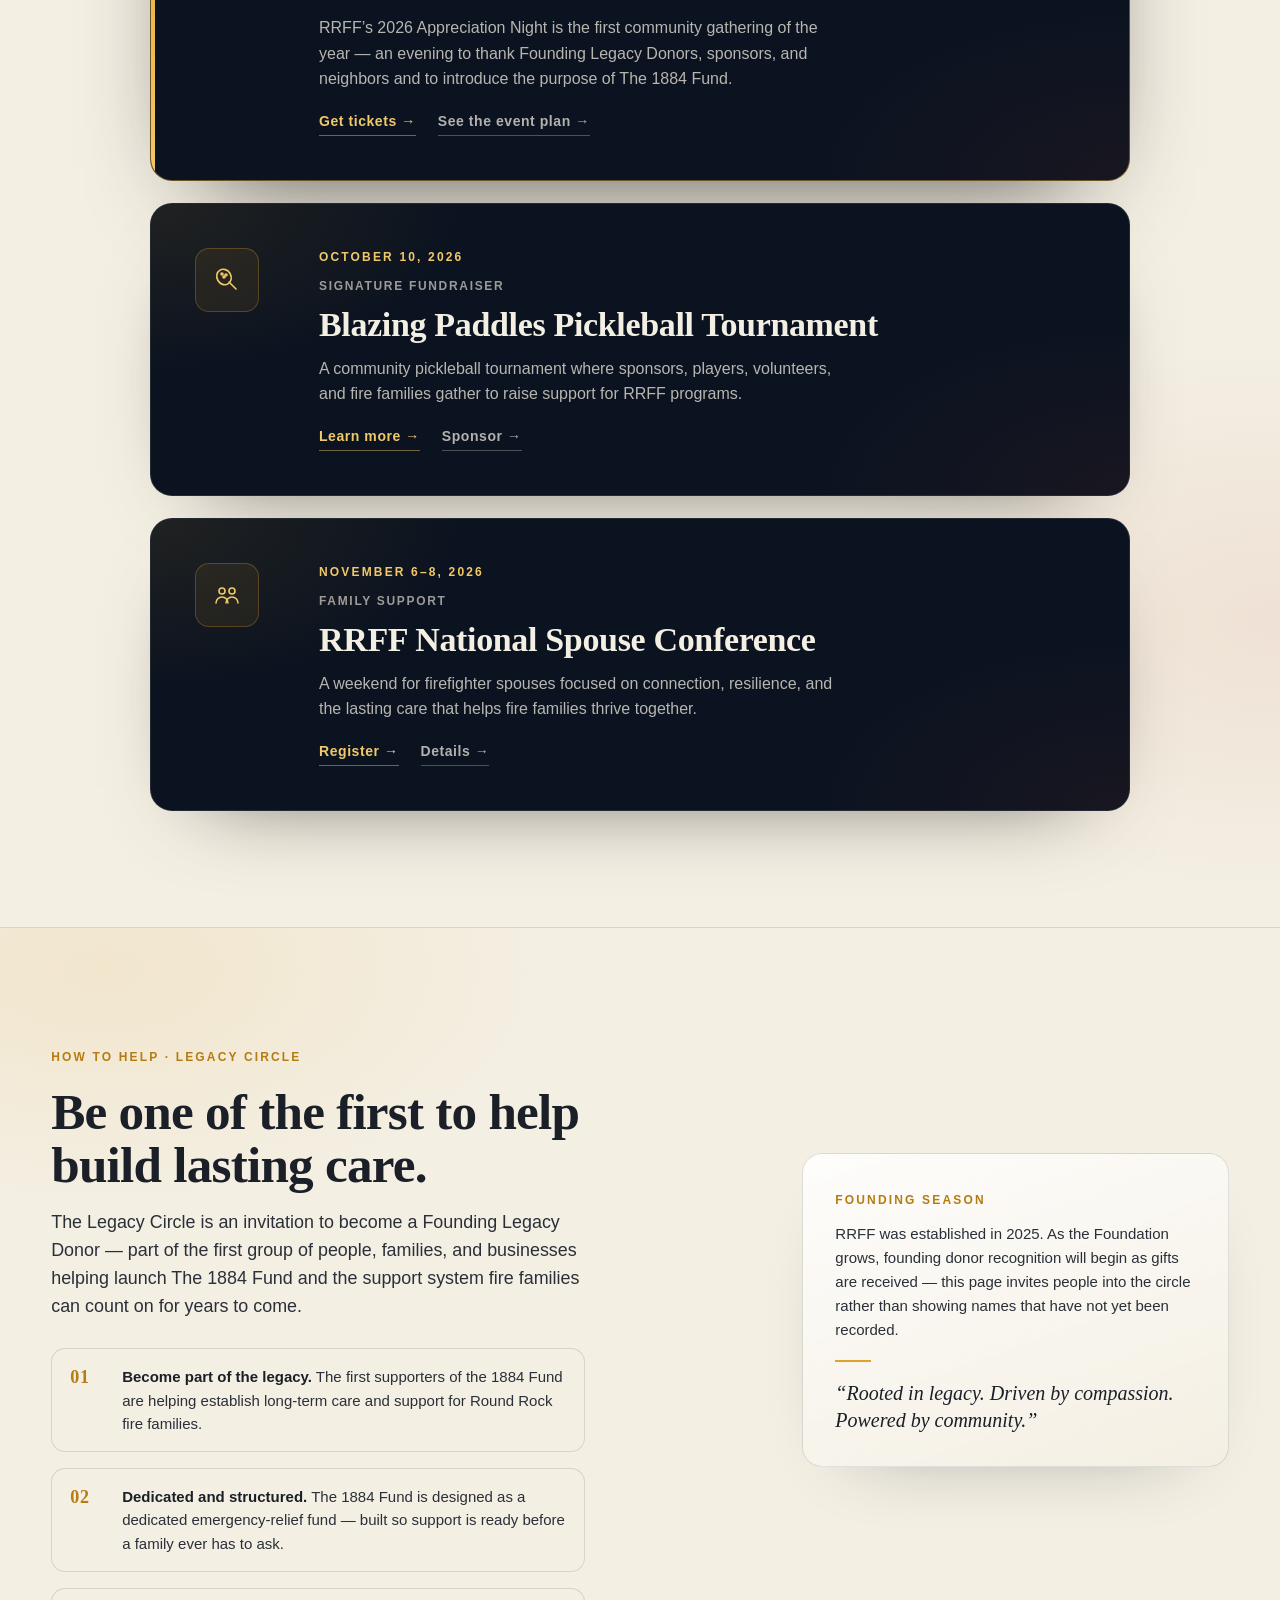
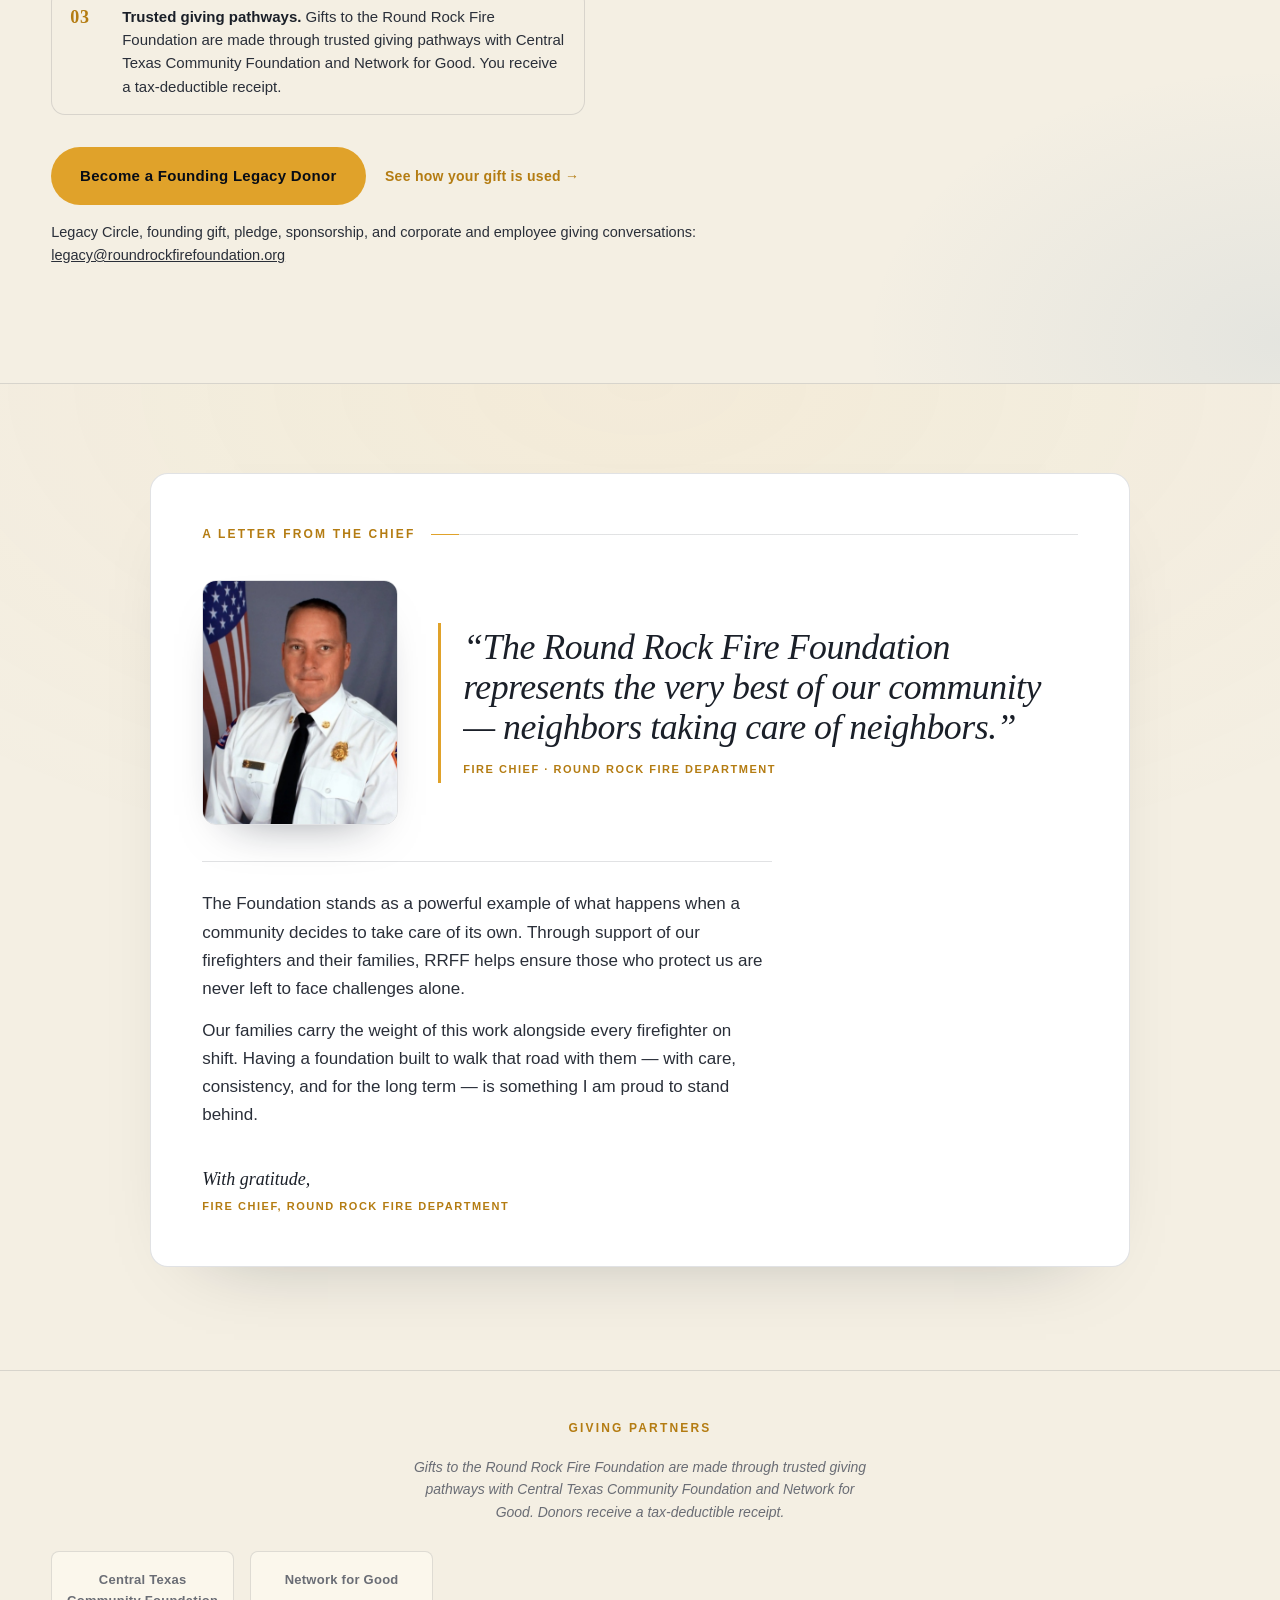
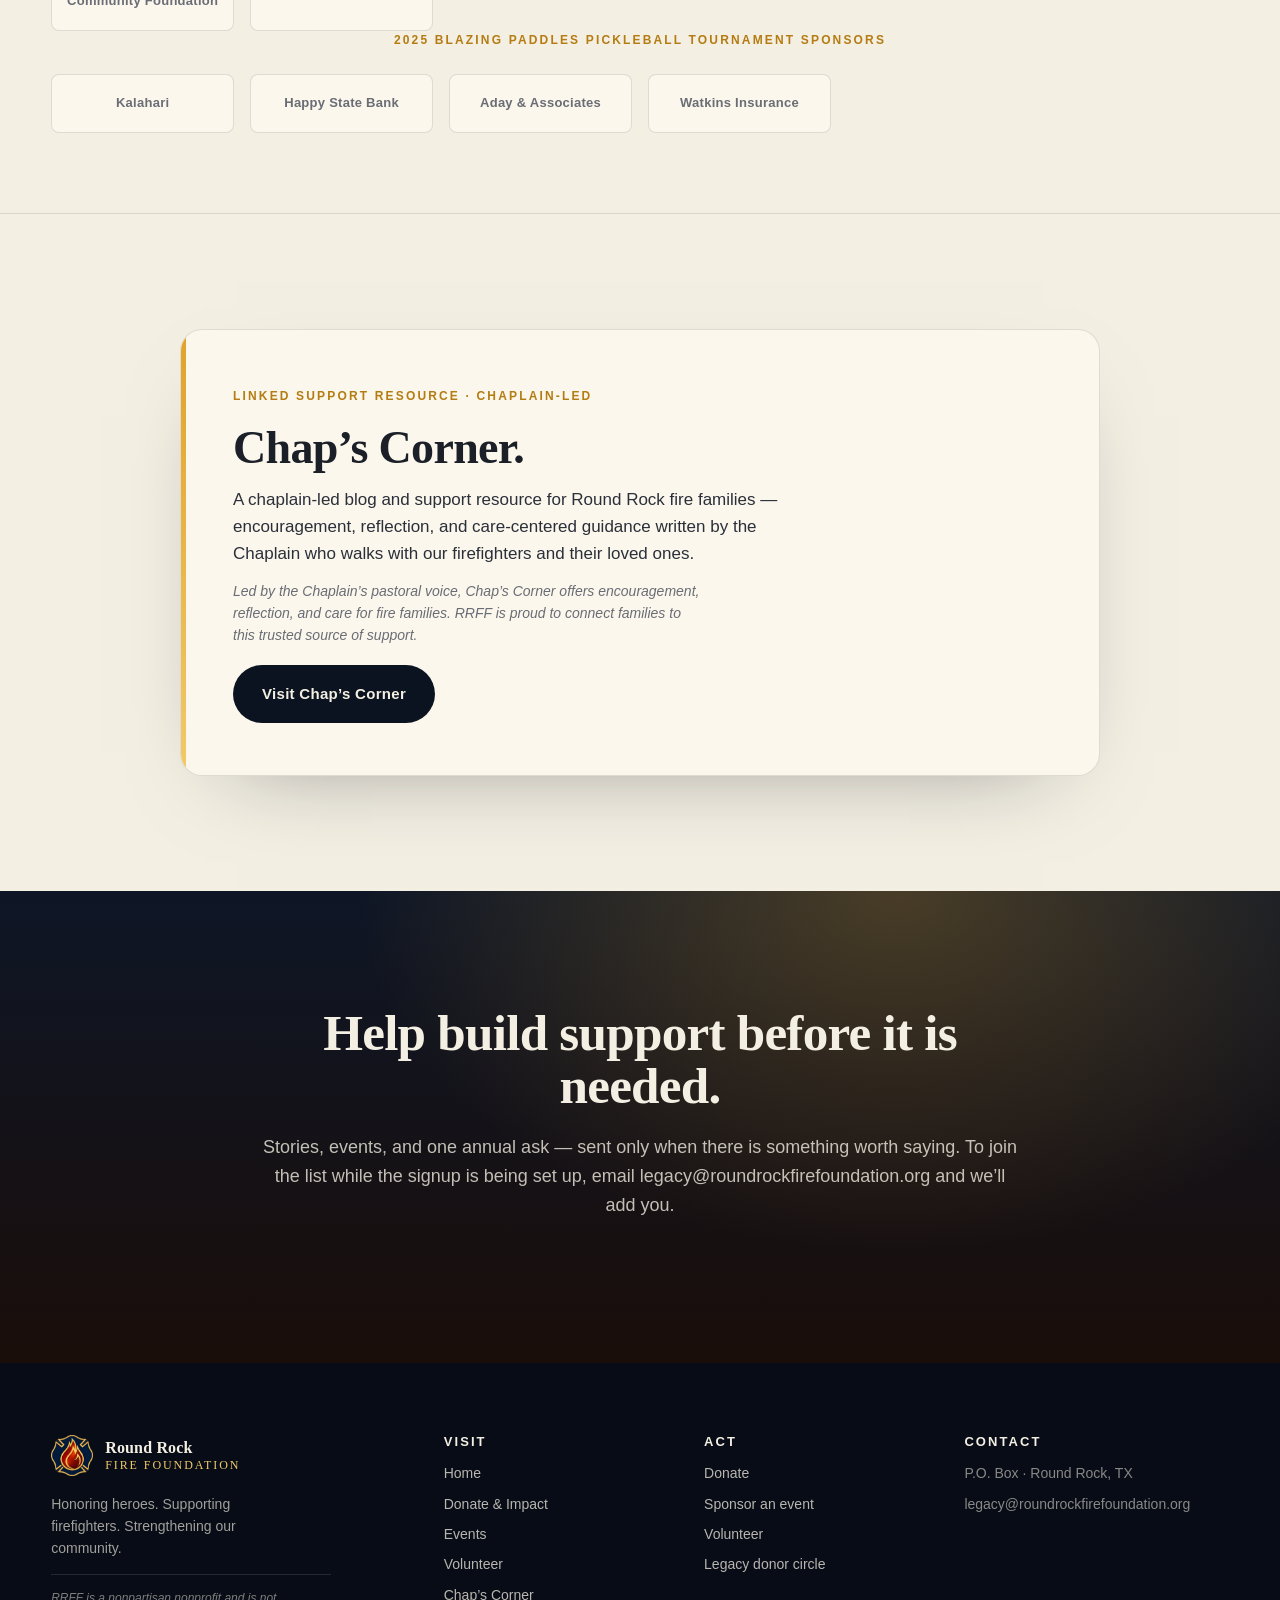
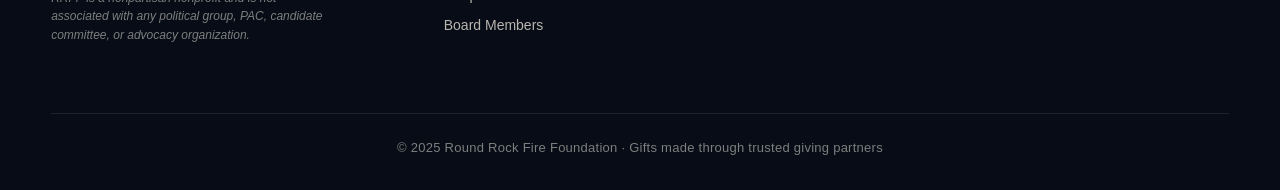
==== commit 0358682f: "Warm Chap's Corner note; remove 'not RRFF-authored' distancing wording Co-Authored-By: Claude Opus 4" ====
--- a/index.html
+++ b/index.html
@@ -294,7 +294,7 @@
       <p class="eyebrow eyebrow-dark">Linked support resource · Chaplain-led</p>
       <h2 class="h-display">Chap’s Corner.</h2>
       <p class="chaps-corner-lede">A chaplain-led blog and support resource for Round Rock fire families — encouragement, reflection, and care-centered guidance written by the Chaplain who walks with our firefighters and their loved ones.</p>
-      <p class="chaps-corner-note">Chap’s Corner is hosted by the Chaplain and is the Chaplain’s voice — it is not RRFF-authored content. The Foundation links to it as a trusted, ongoing source of pastoral care for fire families.</p>
+      <p class="chaps-corner-note">Led by the Chaplain’s pastoral voice, Chap’s Corner offers encouragement, reflection, and care for fire families. RRFF is proud to connect families to this trusted source of support.</p>
       <div class="chaps-corner-actions">
         <a class="btn btn-dark btn-lg" href="https://www.roundrockfirefoundation.org/firechaplain">Visit Chap’s Corner</a>
       </div>
